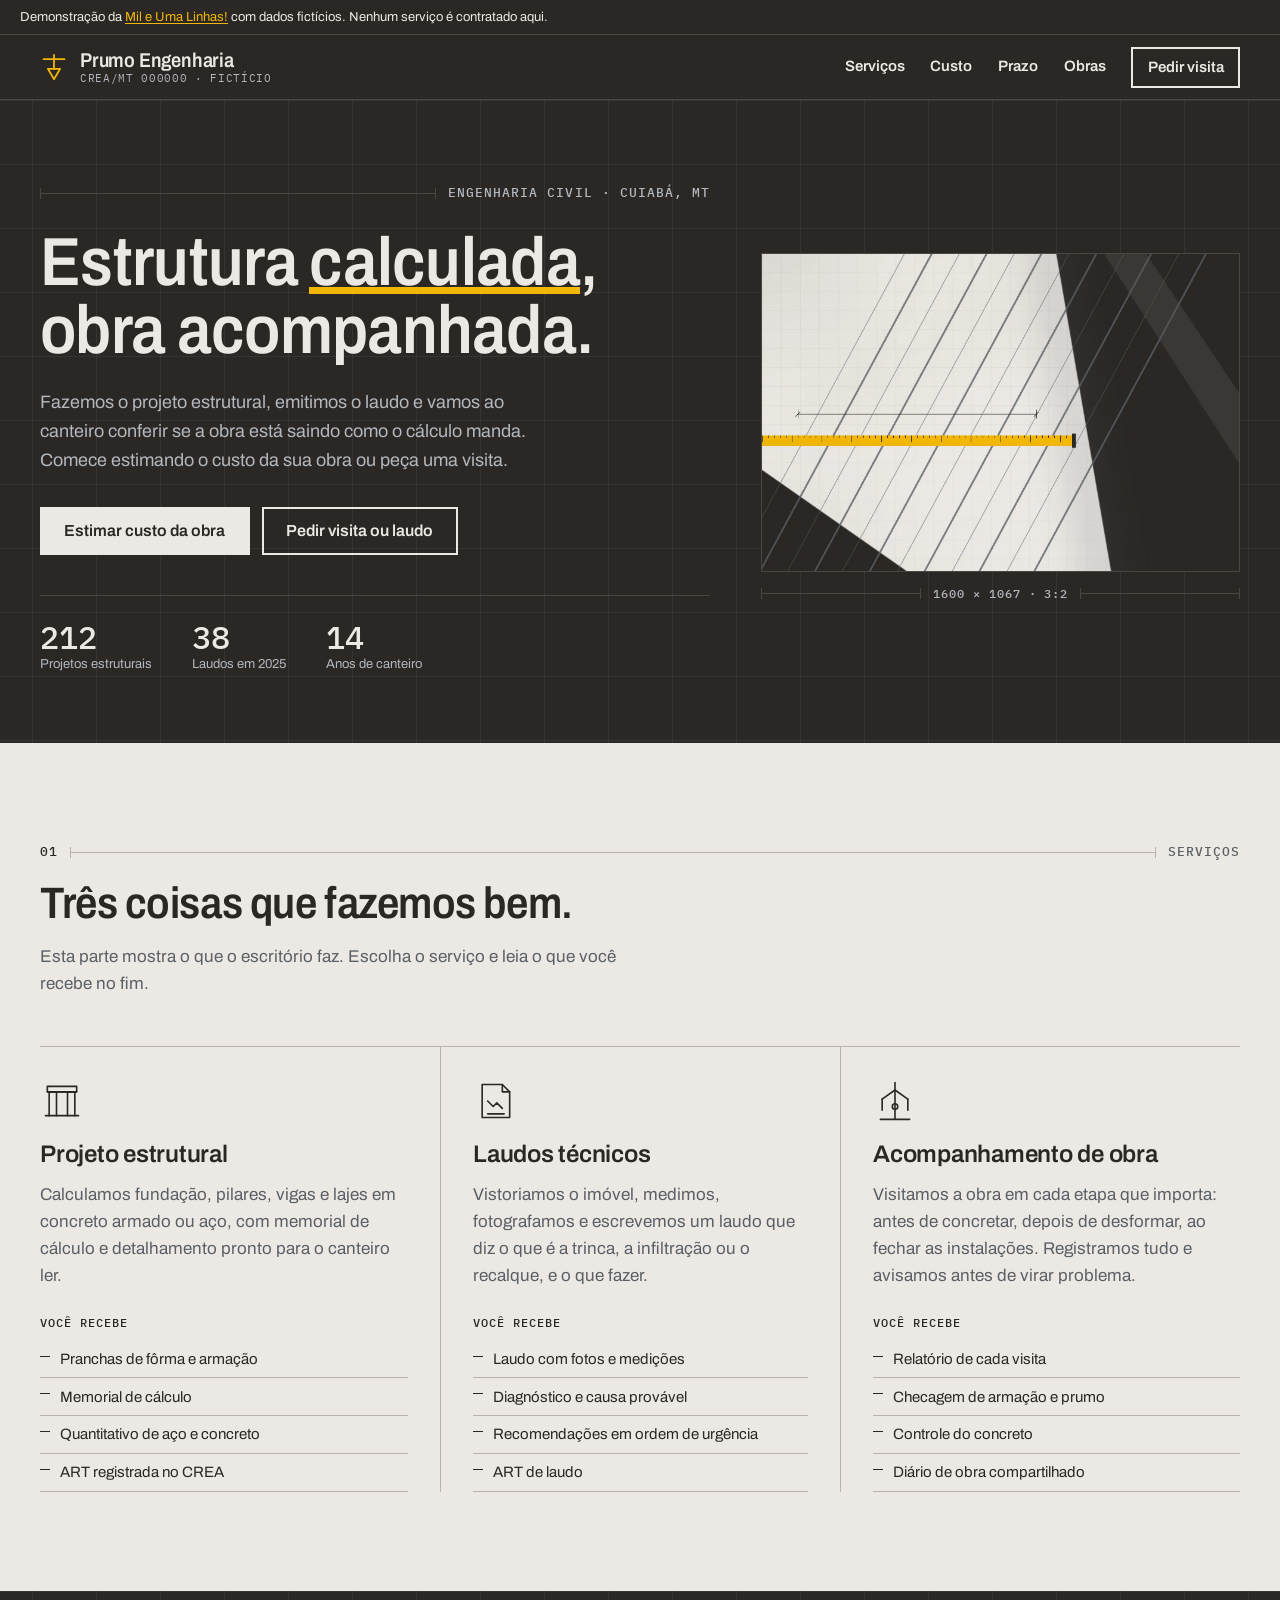
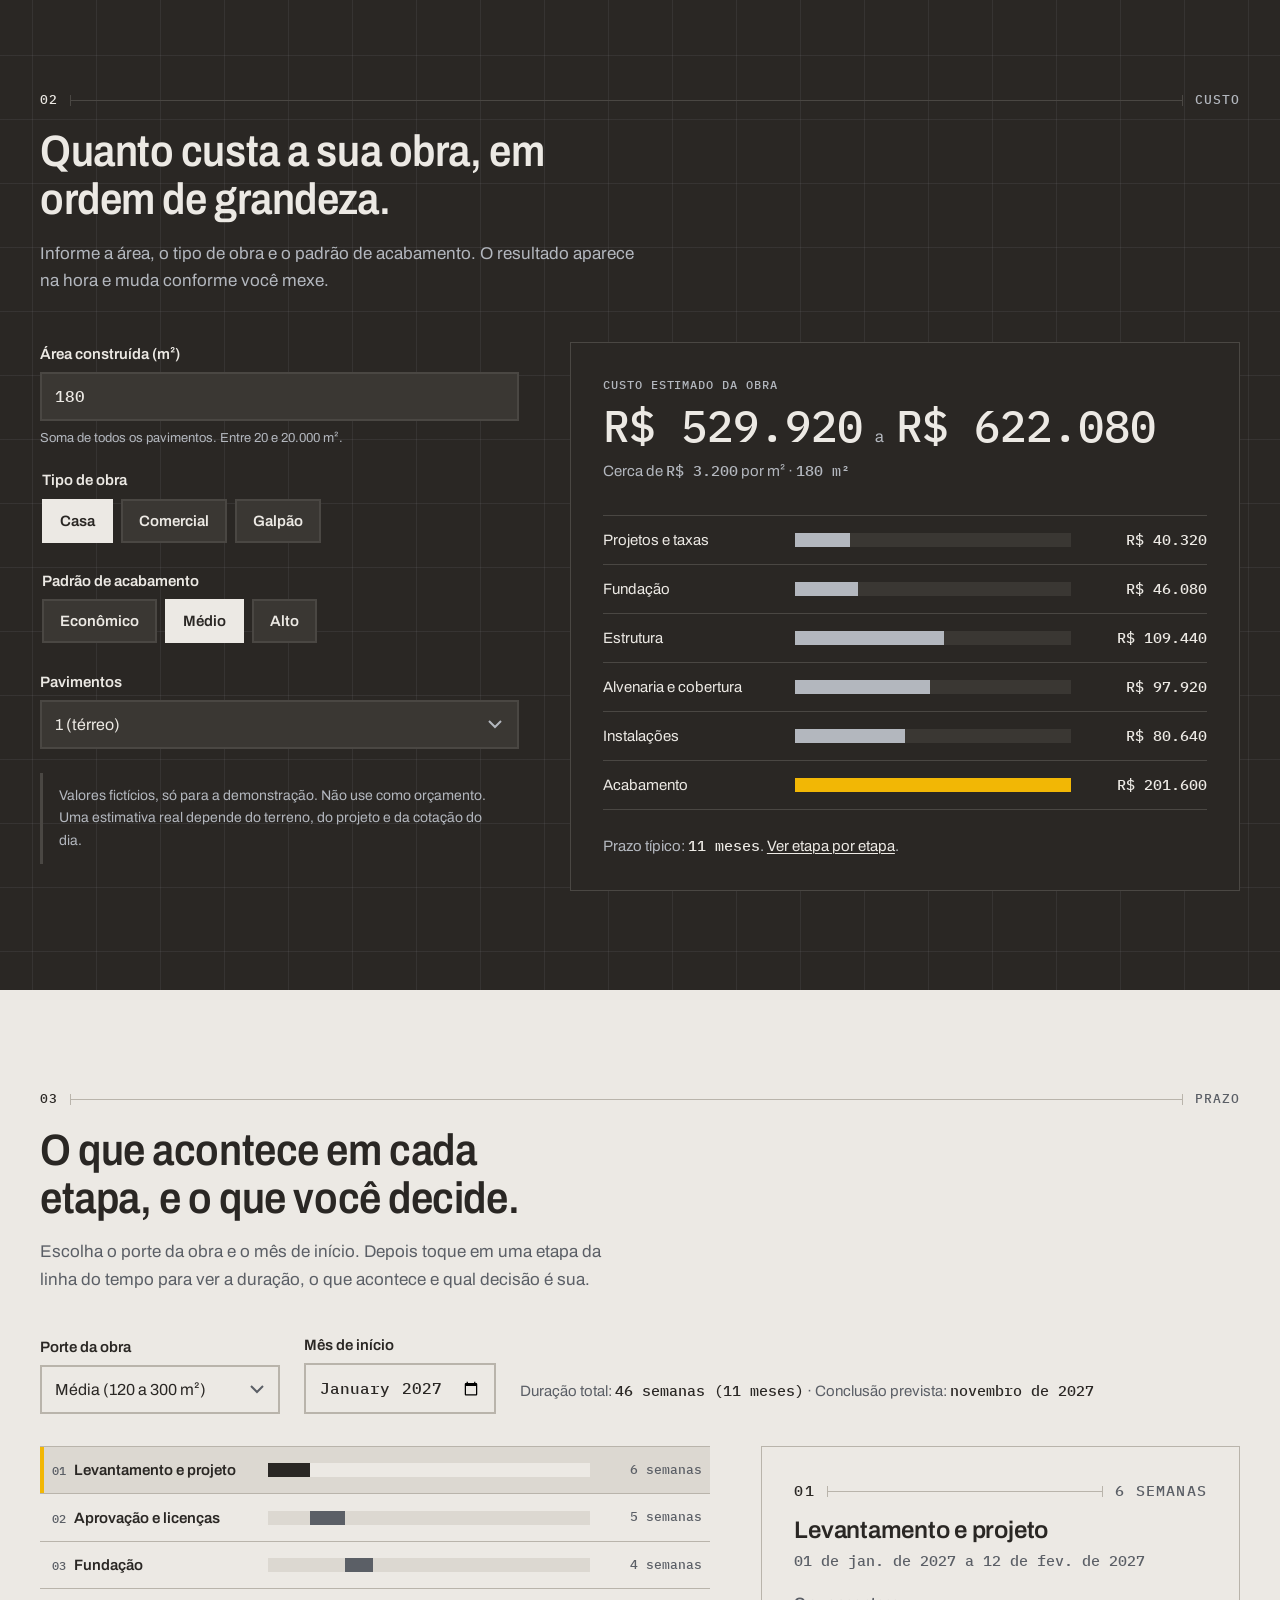
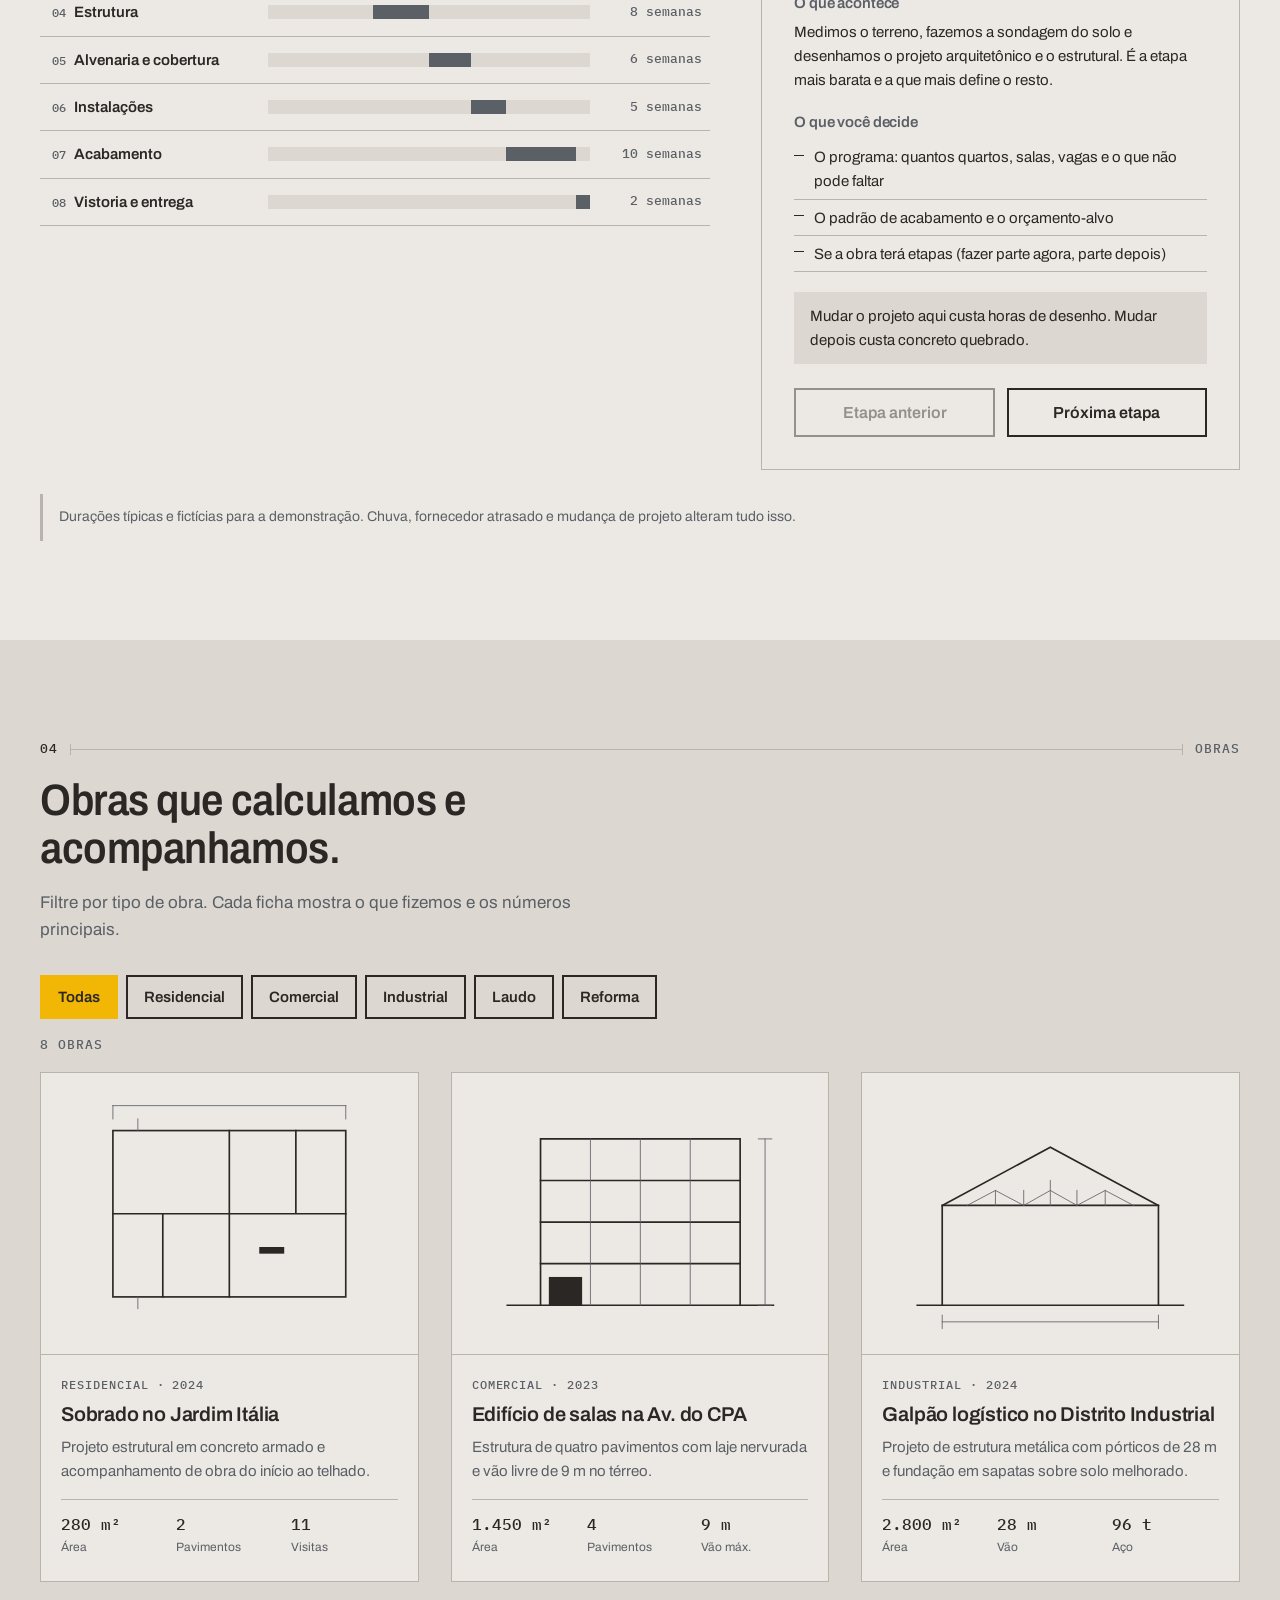
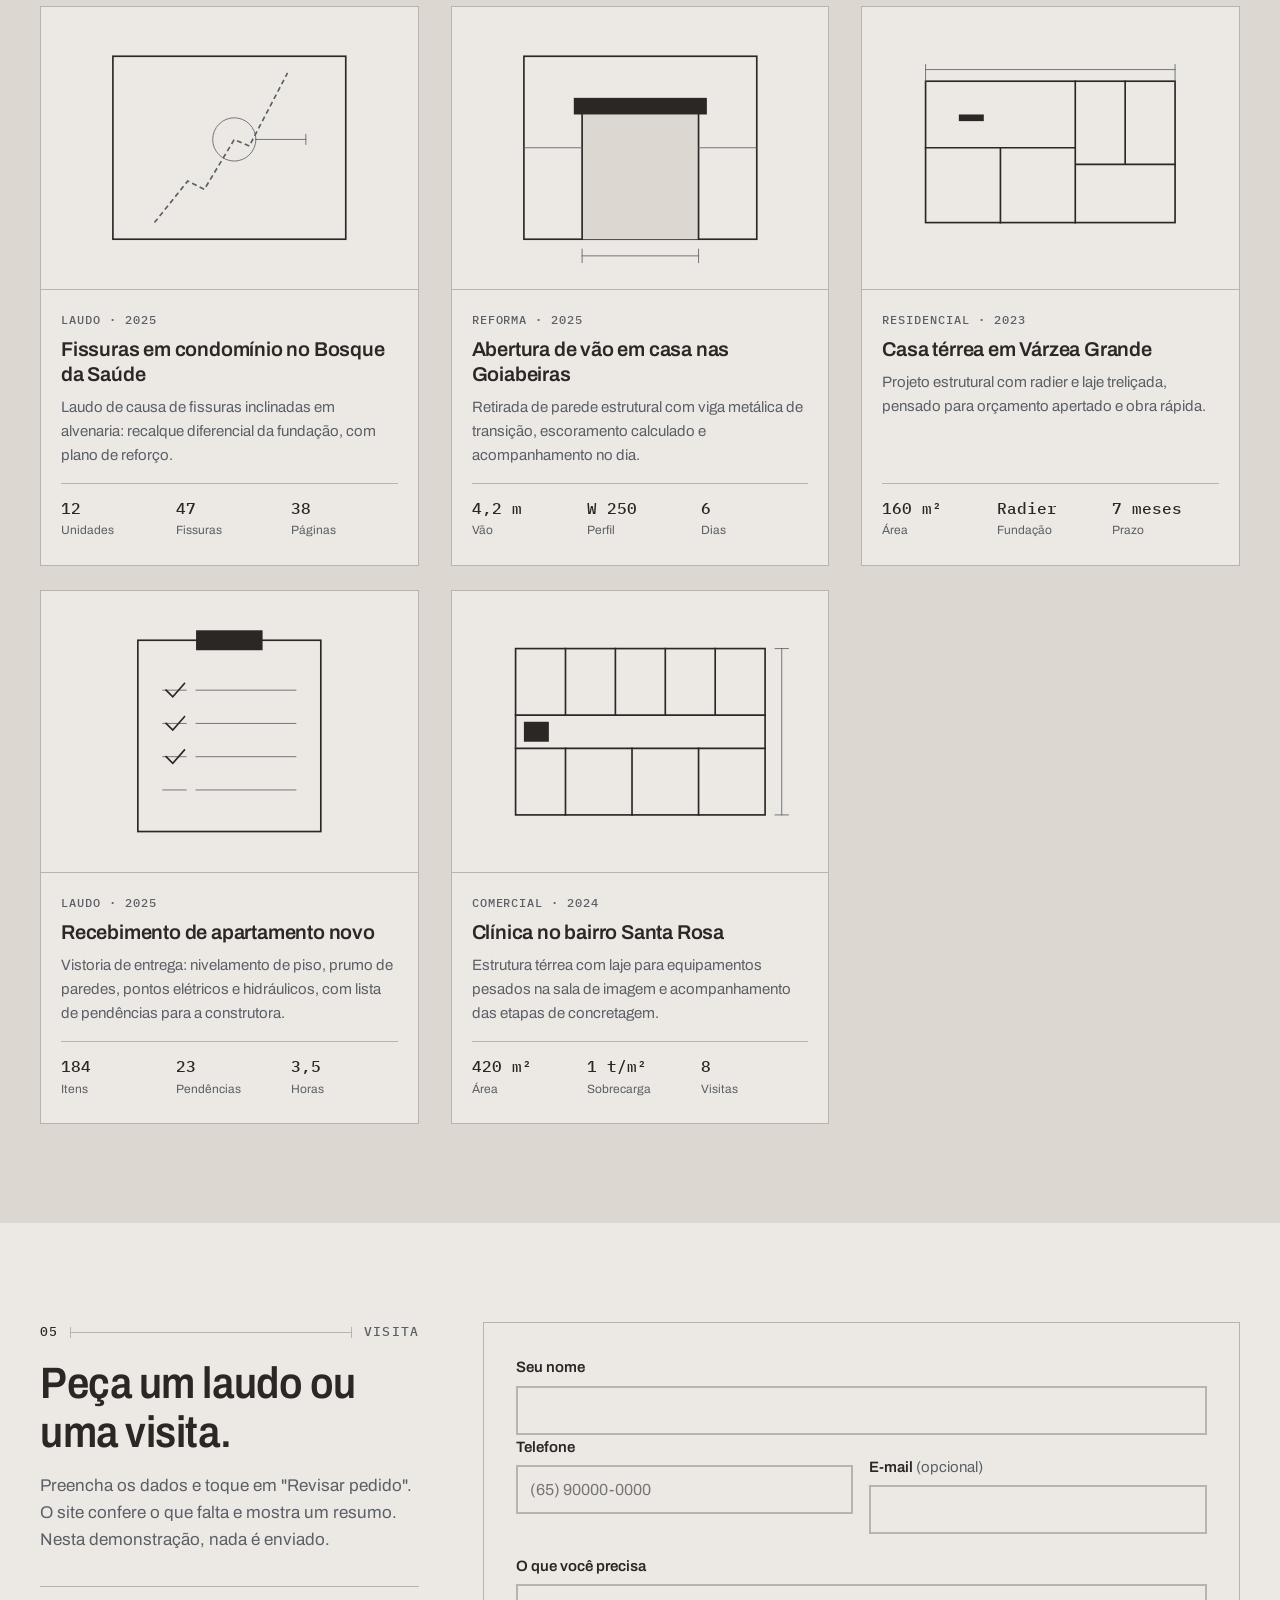
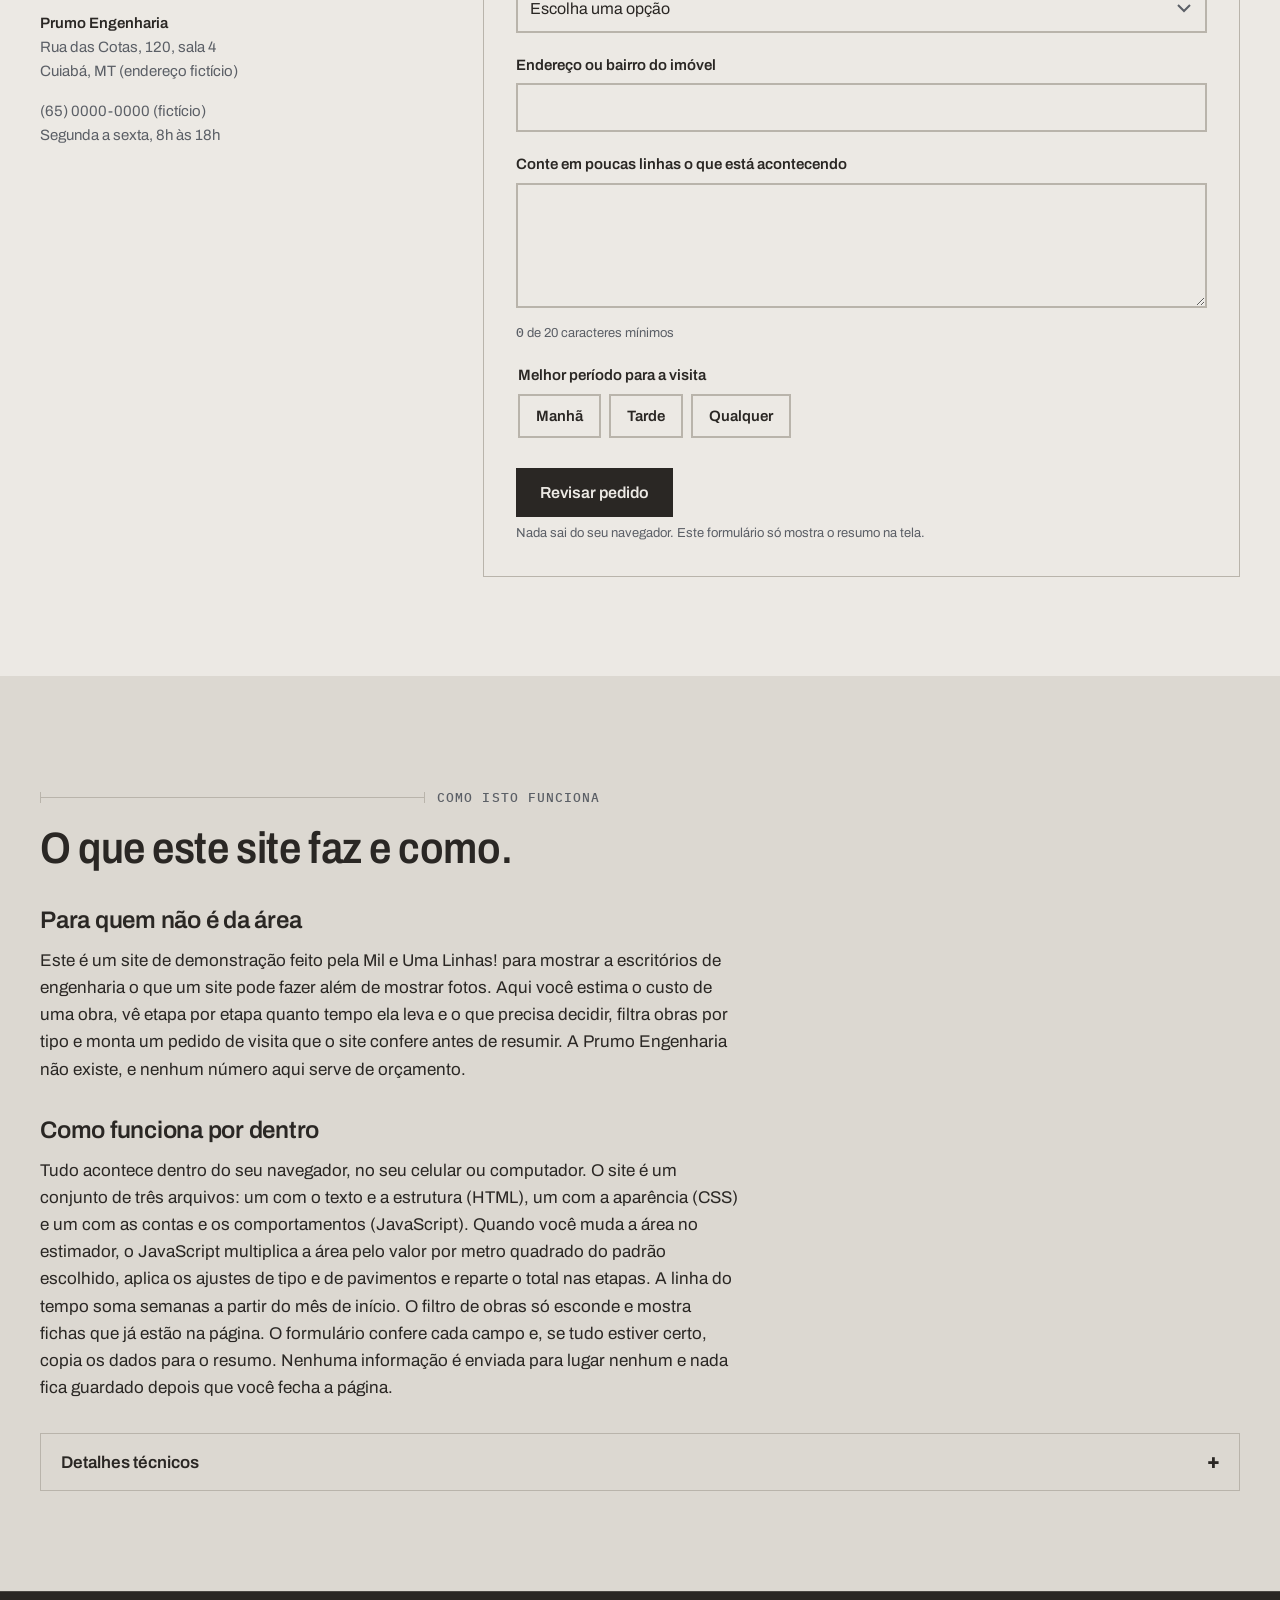
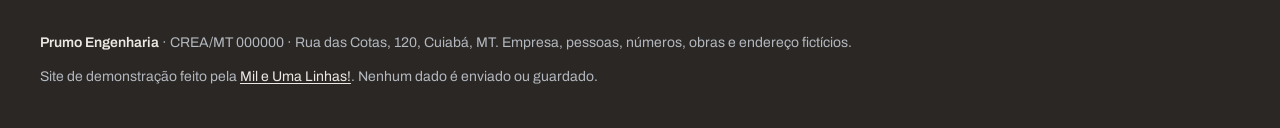
==== index.html @ 01e3c58b "Cria vitrine Prumo Engenharia Site estático de demonstração de um escritório fictício de engenharia " ====
<!DOCTYPE html>
<html lang="pt-BR">
<head>
  <meta charset="utf-8">
  <meta name="viewport" content="width=device-width, initial-scale=1">
  <meta http-equiv="Content-Security-Policy" content="default-src 'self'; script-src 'self'; style-src 'self'; img-src 'self' data:; font-src 'self'; connect-src 'none'; object-src 'none'; base-uri 'self'; form-action 'none'">
  <title>Prumo Engenharia | Projeto estrutural, laudos e acompanhamento de obra em Cuiabá (demonstração)</title>
  <meta name="description" content="Site de demonstração de um escritório fictício de engenharia civil: estimador de custo de obra, linha do tempo interativa, portfólio filtrável e pedido de laudo ou visita. Feito pela Mil e Uma Linhas!">
  <link rel="icon" href="favicon.svg" type="image/svg+xml">
  <link rel="stylesheet" href="css/estilo.css">
</head>
<body>
  <a class="pular" href="#conteudo">Pular para o conteúdo</a>
  <p class="faixa-demo">
    Demonstração da <a href="https://mileumalinhas.com.br" rel="noopener">Mil e Uma Linhas!</a> com dados fictícios. Nenhum serviço é contratado aqui.
  </p>

  <header class="topo">
    <div class="miolo topo-linha">
      <a class="marca" href="#inicio">
        <svg class="marca-icone" viewBox="0 0 32 32" aria-hidden="true" focusable="false"><path d="M16 2v16" /><path d="M9 18h14l-7 12z" /><path d="M4 7h24" /></svg>
        <span class="marca-texto">
          <span class="marca-nome">Prumo Engenharia</span>
          <span class="marca-sub">CREA/MT 000000 · fictício</span>
        </span>
      </a>
      <button class="menu-botao" type="button" aria-expanded="false" aria-controls="menu">
        <span class="menu-botao-linhas" aria-hidden="true"></span>
        <span class="menu-botao-rotulo">Menu</span>
      </button>
      <nav id="menu" class="menu" aria-label="Seções do site">
        <a href="#servicos">Serviços</a>
        <a href="#estimador">Custo</a>
        <a href="#prazo">Prazo</a>
        <a href="#obras">Obras</a>
        <a href="#visita" class="menu-destaque">Pedir visita</a>
      </nav>
    </div>
  </header>

  <main id="conteudo">

    <!-- ABERTURA -->
    <section id="inicio" class="hero escuro grade-fundo">
      <div class="miolo hero-grade">
        <div class="hero-texto">
          <p class="cota cota-anim"><span class="cota-linha"></span><span class="cota-rotulo">Engenharia civil · Cuiabá, MT</span></p>
          <h1 class="hero-titulo">Estrutura <span class="sem-quebra"><span class="grifo">calculada</span>,</span><br>obra acompanhada.</h1>
          <p class="hero-apoio">Fazemos o projeto estrutural, emitimos o laudo e vamos ao canteiro conferir se a obra está saindo como o cálculo manda. Comece estimando o custo da sua obra ou peça uma visita.</p>
          <div class="hero-acoes">
            <a class="botao botao-claro" href="#estimador">Estimar custo da obra</a>
            <a class="botao botao-contorno-claro" href="#visita">Pedir visita ou laudo</a>
          </div>
          <dl class="hero-numeros">
            <div><dt>Projetos estruturais</dt><dd>212</dd></div>
            <div><dt>Laudos em 2025</dt><dd>38</dd></div>
            <div><dt>Anos de canteiro</dt><dd>14</dd></div>
          </dl>
        </div>
        <figure class="hero-figura">
          <div class="hero-moldura">
            <img class="hero-foto" src="img/hero.webp" width="1600" height="1067" alt="Bancada de concreto com um prumo pendurado, uma trena amarela aberta e uma planta estrutural ao fundo" fetchpriority="high">
          </div>
          <figcaption class="cota cota-fina"><span class="cota-linha"></span><span class="cota-rotulo">1600 × 1067 · 3:2</span><span class="cota-linha"></span></figcaption>
        </figure>
      </div>
    </section>

    <!-- SERVIÇOS -->
    <section id="servicos" class="secao">
      <div class="miolo">
        <p class="cota"><span class="cota-num">01</span><span class="cota-linha"></span><span class="cota-rotulo">Serviços</span></p>
        <h2>Três coisas que fazemos bem.</h2>
        <p class="secao-frase">Esta parte mostra o que o escritório faz. Escolha o serviço e leia o que você recebe no fim.</p>
        <div class="servicos">
          <article class="servico">
            <svg class="servico-icone" viewBox="0 0 48 48" aria-hidden="true" focusable="false"><path d="M6 40h36" /><path d="M10 40V14h8v26M30 40V14h8v26" /><path d="M8 14h32" /><path d="M8 8h32v6H8z" /></svg>
            <h3>Projeto estrutural</h3>
            <p>Calculamos fundação, pilares, vigas e lajes em concreto armado ou aço, com memorial de cálculo e detalhamento pronto para o canteiro ler.</p>
            <p class="servico-rotulo">Você recebe</p>
            <ul>
              <li>Pranchas de fôrma e armação</li>
              <li>Memorial de cálculo</li>
              <li>Quantitativo de aço e concreto</li>
              <li>ART registrada no CREA</li>
            </ul>
          </article>
          <article class="servico">
            <svg class="servico-icone" viewBox="0 0 48 48" aria-hidden="true" focusable="false"><path d="M10 6h22l8 8v28H10z" /><path d="M32 6v8h8" /><path d="M16 24l6 6 4-4 6 6" /><path d="M16 38h18" /></svg>
            <h3>Laudos técnicos</h3>
            <p>Vistoriamos o imóvel, medimos, fotografamos e escrevemos um laudo que diz o que é a trinca, a infiltração ou o recalque, e o que fazer.</p>
            <p class="servico-rotulo">Você recebe</p>
            <ul>
              <li>Laudo com fotos e medições</li>
              <li>Diagnóstico e causa provável</li>
              <li>Recomendações em ordem de urgência</li>
              <li>ART de laudo</li>
            </ul>
          </article>
          <article class="servico">
            <svg class="servico-icone" viewBox="0 0 48 48" aria-hidden="true" focusable="false"><path d="M24 4v40" /><path d="M8 44h32" /><path d="M24 12l14 10M24 12L10 22" /><path d="M10 22v12M38 22v12" /><circle cx="24" cy="30" r="3" /></svg>
            <h3>Acompanhamento de obra</h3>
            <p>Visitamos a obra em cada etapa que importa: antes de concretar, depois de desformar, ao fechar as instalações. Registramos tudo e avisamos antes de virar problema.</p>
            <p class="servico-rotulo">Você recebe</p>
            <ul>
              <li>Relatório de cada visita</li>
              <li>Checagem de armação e prumo</li>
              <li>Controle do concreto</li>
              <li>Diário de obra compartilhado</li>
            </ul>
          </article>
        </div>
      </div>
    </section>

    <!-- ESTIMADOR -->
    <section id="estimador" class="secao escuro grade-fundo">
      <div class="miolo">
        <p class="cota"><span class="cota-num">02</span><span class="cota-linha"></span><span class="cota-rotulo">Custo</span></p>
        <h2>Quanto custa a sua obra, em ordem de grandeza.</h2>
        <p class="secao-frase">Informe a área, o tipo de obra e o padrão de acabamento. O resultado aparece na hora e muda conforme você mexe.</p>
        <div class="estimador-grade">
          <form id="form-estimador" class="form-escuro" novalidate>
            <div class="campo">
              <label for="area">Área construída (m²)</label>
              <input id="area" name="area" type="number" inputmode="decimal" min="20" max="20000" step="1" value="180" required>
              <p class="campo-ajuda">Soma de todos os pavimentos. Entre 20 e 20.000 m².</p>
              <p class="campo-erro" id="area-erro" hidden></p>
            </div>
            <fieldset class="campo">
              <legend>Tipo de obra</legend>
              <div class="opcoes">
                <label class="opcao"><input type="radio" name="tipo" value="casa" checked><span>Casa</span></label>
                <label class="opcao"><input type="radio" name="tipo" value="comercial"><span>Comercial</span></label>
                <label class="opcao"><input type="radio" name="tipo" value="galpao"><span>Galpão</span></label>
              </div>
            </fieldset>
            <fieldset class="campo">
              <legend>Padrão de acabamento</legend>
              <div class="opcoes">
                <label class="opcao"><input type="radio" name="padrao" value="economico"><span>Econômico</span></label>
                <label class="opcao"><input type="radio" name="padrao" value="medio" checked><span>Médio</span></label>
                <label class="opcao"><input type="radio" name="padrao" value="alto"><span>Alto</span></label>
              </div>
            </fieldset>
            <div class="campo">
              <label for="pavimentos">Pavimentos</label>
              <select id="pavimentos" name="pavimentos">
                <option value="1">1 (térreo)</option>
                <option value="2">2</option>
                <option value="3">3 ou mais</option>
              </select>
            </div>
            <p class="aviso-ficticio">Valores fictícios, só para a demonstração. Não use como orçamento. Uma estimativa real depende do terreno, do projeto e da cotação do dia.</p>
          </form>
          <div class="estimador-resultado" aria-live="polite">
            <p class="resultado-rotulo">Custo estimado da obra</p>
            <p class="resultado-total"><span id="est-min">R$ 0</span><span class="resultado-a">a</span><span id="est-max">R$ 0</span></p>
            <p class="resultado-sub">Cerca de <span class="mono" id="est-m2">R$ 0</span> por m² · <span class="mono" id="est-area">0 m²</span></p>
            <ol class="barras" id="est-barras">
              <li class="barra" data-etapa="projetos"><span class="barra-nome">Projetos e taxas</span><span class="barra-trilho"><span class="barra-fill"></span></span><span class="barra-valor mono">R$ 0</span></li>
              <li class="barra" data-etapa="fundacao"><span class="barra-nome">Fundação</span><span class="barra-trilho"><span class="barra-fill"></span></span><span class="barra-valor mono">R$ 0</span></li>
              <li class="barra" data-etapa="estrutura"><span class="barra-nome">Estrutura</span><span class="barra-trilho"><span class="barra-fill"></span></span><span class="barra-valor mono">R$ 0</span></li>
              <li class="barra" data-etapa="vedacao"><span class="barra-nome">Alvenaria e cobertura</span><span class="barra-trilho"><span class="barra-fill"></span></span><span class="barra-valor mono">R$ 0</span></li>
              <li class="barra" data-etapa="instalacoes"><span class="barra-nome">Instalações</span><span class="barra-trilho"><span class="barra-fill"></span></span><span class="barra-valor mono">R$ 0</span></li>
              <li class="barra" data-etapa="acabamento"><span class="barra-nome">Acabamento</span><span class="barra-trilho"><span class="barra-fill"></span></span><span class="barra-valor mono">R$ 0</span></li>
            </ol>
            <p class="resultado-prazo">Prazo típico: <span class="mono" id="est-prazo">0 meses</span>. <a href="#prazo" id="est-ver-prazo">Ver etapa por etapa</a>.</p>
          </div>
        </div>
      </div>
    </section>

    <!-- LINHA DO TEMPO -->
    <section id="prazo" class="secao">
      <div class="miolo">
        <p class="cota"><span class="cota-num">03</span><span class="cota-linha"></span><span class="cota-rotulo">Prazo</span></p>
        <h2>O que acontece em cada etapa, e o que você decide.</h2>
        <p class="secao-frase">Escolha o porte da obra e o mês de início. Depois toque em uma etapa da linha do tempo para ver a duração, o que acontece e qual decisão é sua.</p>
        <form id="form-prazo" class="form-linha" novalidate>
          <div class="campo">
            <label for="porte">Porte da obra</label>
            <select id="porte" name="porte">
              <option value="pequena">Pequena (até 120 m²)</option>
              <option value="media" selected>Média (120 a 300 m²)</option>
              <option value="grande">Grande (acima de 300 m²)</option>
            </select>
          </div>
          <div class="campo">
            <label for="mes-inicio">Mês de início</label>
            <input id="mes-inicio" name="inicio" type="month">
          </div>
          <p class="prazo-total">Duração total: <span class="mono" id="prazo-semanas">0 semanas</span> · Conclusão prevista: <span class="mono" id="prazo-fim">a calcular</span></p>
        </form>
        <div class="gantt-grade">
          <ol class="gantt" id="gantt" aria-label="Etapas da obra"></ol>
          <article class="etapa-detalhe" id="etapa-detalhe" aria-live="polite">
            <p class="cota cota-fina"><span class="cota-num" id="det-num">1</span><span class="cota-linha"></span><span class="cota-rotulo" id="det-semanas">0 semanas</span></p>
            <h3 id="det-titulo">Etapa</h3>
            <p class="etapa-datas mono" id="det-datas"></p>
            <h4>O que acontece</h4>
            <p id="det-acontece"></p>
            <h4>O que você decide</h4>
            <ul id="det-decide"></ul>
            <p class="etapa-alerta" id="det-alerta"></p>
            <div class="etapa-nav">
              <button type="button" class="botao botao-contorno" id="det-anterior">Etapa anterior</button>
              <button type="button" class="botao botao-contorno" id="det-proxima">Próxima etapa</button>
            </div>
          </article>
        </div>
        <p class="aviso-ficticio">Durações típicas e fictícias para a demonstração. Chuva, fornecedor atrasado e mudança de projeto alteram tudo isso.</p>
      </div>
    </section>

    <!-- OBRAS -->
    <section id="obras" class="secao faixa-argamassa">
      <div class="miolo">
        <p class="cota"><span class="cota-num">04</span><span class="cota-linha"></span><span class="cota-rotulo">Obras</span></p>
        <h2>Obras que calculamos e acompanhamos.</h2>
        <p class="secao-frase">Filtre por tipo de obra. Cada ficha mostra o que fizemos e os números principais.</p>
        <div class="filtros" role="group" aria-label="Filtrar obras por tipo">
          <button type="button" class="filtro ativo" data-filtro="todas" aria-pressed="true">Todas</button>
          <button type="button" class="filtro" data-filtro="residencial" aria-pressed="false">Residencial</button>
          <button type="button" class="filtro" data-filtro="comercial" aria-pressed="false">Comercial</button>
          <button type="button" class="filtro" data-filtro="industrial" aria-pressed="false">Industrial</button>
          <button type="button" class="filtro" data-filtro="laudo" aria-pressed="false">Laudo</button>
          <button type="button" class="filtro" data-filtro="reforma" aria-pressed="false">Reforma</button>
        </div>
        <p class="filtro-contagem mono" id="filtro-contagem" aria-live="polite">8 obras</p>
        <ul class="obras" id="lista-obras">
          <li class="obra" data-tipo="residencial">
            <figure>
              <svg class="obra-figura" viewBox="0 0 400 300" role="img" aria-labelledby="ob1t"><title id="ob1t">Planta esquemática de sobrado com dois pavimentos</title><rect x="60" y="50" width="280" height="200" /><path d="M60 150h280M200 50v100M200 150v100M120 150v100M280 50v100" /><path d="M90 50v-14M90 250v14M60 20h280" class="cota-svg" /><path d="M60 36v-16M340 36v-16" class="cota-svg" /><rect x="236" y="190" width="30" height="8" class="cheio" /></svg>
              <figcaption>
                <p class="obra-tipo mono">Residencial · 2024</p>
                <h3>Sobrado no Jardim Itália</h3>
                <p>Projeto estrutural em concreto armado e acompanhamento de obra do início ao telhado.</p>
                <dl class="obra-dados"><div><dt>Área</dt><dd>280 m²</dd></div><div><dt>Pavimentos</dt><dd>2</dd></div><div><dt>Visitas</dt><dd>11</dd></div></dl>
              </figcaption>
            </figure>
          </li>
          <li class="obra" data-tipo="comercial">
            <figure>
              <svg class="obra-figura" viewBox="0 0 400 300" role="img" aria-labelledby="ob2t"><title id="ob2t">Corte esquemático de edifício comercial de quatro pavimentos</title><path d="M40 260h320" /><path d="M80 260V60h240v200" /><path d="M80 110h240M80 160h240M80 210h240" /><path d="M140 60v200M200 60v200M260 60v200" class="fina" /><rect x="90" y="226" width="40" height="34" class="cheio" /><path d="M350 60v200" class="cota-svg" /><path d="M342 60h16M342 260h16" class="cota-svg" /></svg>
              <figcaption>
                <p class="obra-tipo mono">Comercial · 2023</p>
                <h3>Edifício de salas na Av. do CPA</h3>
                <p>Estrutura de quatro pavimentos com laje nervurada e vão livre de 9 m no térreo.</p>
                <dl class="obra-dados"><div><dt>Área</dt><dd>1.450 m²</dd></div><div><dt>Pavimentos</dt><dd>4</dd></div><div><dt>Vão máx.</dt><dd>9 m</dd></div></dl>
              </figcaption>
            </figure>
          </li>
          <li class="obra" data-tipo="industrial">
            <figure>
              <svg class="obra-figura" viewBox="0 0 400 300" role="img" aria-labelledby="ob3t"><title id="ob3t">Pórtico de galpão em estrutura metálica com treliça</title><path d="M40 260h320" /><path d="M70 260V140L200 70l130 70v120" /><path d="M70 140h260" /><path d="M100 140l34-18 34 18 32-18 32 18 34-18 34 18" class="fina" /><path d="M134 122v18M168 122v18M200 110v30M232 122v18M266 122v18" class="fina" /><path d="M70 280h260" class="cota-svg" /><path d="M70 272v16M330 272v16" class="cota-svg" /></svg>
              <figcaption>
                <p class="obra-tipo mono">Industrial · 2024</p>
                <h3>Galpão logístico no Distrito Industrial</h3>
                <p>Projeto de estrutura metálica com pórticos de 28 m e fundação em sapatas sobre solo melhorado.</p>
                <dl class="obra-dados"><div><dt>Área</dt><dd>2.800 m²</dd></div><div><dt>Vão</dt><dd>28 m</dd></div><div><dt>Aço</dt><dd>96 t</dd></div></dl>
              </figcaption>
            </figure>
          </li>
          <li class="obra" data-tipo="laudo">
            <figure>
              <svg class="obra-figura" viewBox="0 0 400 300" role="img" aria-labelledby="ob4t"><title id="ob4t">Parede com fissura inclinada e medição</title><rect x="60" y="40" width="280" height="220" /><path d="M110 240l40-50 20 10 36-60 18 8 46-88" class="fissura" /><circle cx="206" cy="140" r="26" class="fina" /><path d="M232 140h60" class="cota-svg" /><path d="M292 134v12" class="cota-svg" /></svg>
              <figcaption>
                <p class="obra-tipo mono">Laudo · 2025</p>
                <h3>Fissuras em condomínio no Bosque da Saúde</h3>
                <p>Laudo de causa de fissuras inclinadas em alvenaria: recalque diferencial da fundação, com plano de reforço.</p>
                <dl class="obra-dados"><div><dt>Unidades</dt><dd>12</dd></div><div><dt>Fissuras</dt><dd>47</dd></div><div><dt>Páginas</dt><dd>38</dd></div></dl>
              </figcaption>
            </figure>
          </li>
          <li class="obra" data-tipo="reforma">
            <figure>
              <svg class="obra-figura" viewBox="0 0 400 300" role="img" aria-labelledby="ob5t"><title id="ob5t">Parede com abertura de vão escorada por viga nova</title><rect x="60" y="40" width="280" height="220" /><rect x="130" y="110" width="140" height="150" class="vazio" /><rect x="120" y="90" width="160" height="20" class="cheio" /><path d="M130 110v150M270 110v150" /><path d="M60 150h70M270 150h70" class="fina" /><path d="M130 280h140" class="cota-svg" /><path d="M130 272v16M270 272v16" class="cota-svg" /></svg>
              <figcaption>
                <p class="obra-tipo mono">Reforma · 2025</p>
                <h3>Abertura de vão em casa nas Goiabeiras</h3>
                <p>Retirada de parede estrutural com viga metálica de transição, escoramento calculado e acompanhamento no dia.</p>
                <dl class="obra-dados"><div><dt>Vão</dt><dd>4,2 m</dd></div><div><dt>Perfil</dt><dd>W 250</dd></div><div><dt>Dias</dt><dd>6</dd></div></dl>
              </figcaption>
            </figure>
          </li>
          <li class="obra" data-tipo="residencial">
            <figure>
              <svg class="obra-figura" viewBox="0 0 400 300" role="img" aria-labelledby="ob6t"><title id="ob6t">Planta de casa térrea com laje e varanda</title><rect x="50" y="70" width="300" height="170" /><path d="M50 150h180M230 70v170M140 150v90M290 70v100M230 170h120" /><path d="M50 70l0-20M350 70l0-20M50 56h300" class="cota-svg" /><rect x="90" y="110" width="30" height="8" class="cheio" /></svg>
              <figcaption>
                <p class="obra-tipo mono">Residencial · 2023</p>
                <h3>Casa térrea em Várzea Grande</h3>
                <p>Projeto estrutural com radier e laje treliçada, pensado para orçamento apertado e obra rápida.</p>
                <dl class="obra-dados"><div><dt>Área</dt><dd>160 m²</dd></div><div><dt>Fundação</dt><dd>Radier</dd></div><div><dt>Prazo</dt><dd>7 meses</dd></div></dl>
              </figcaption>
            </figure>
          </li>
          <li class="obra" data-tipo="laudo">
            <figure>
              <svg class="obra-figura" viewBox="0 0 400 300" role="img" aria-labelledby="ob7t"><title id="ob7t">Prancheta de vistoria com lista de itens conferidos</title><rect x="90" y="40" width="220" height="230" /><rect x="160" y="28" width="80" height="24" class="cheio" /><path d="M120 100h28M160 100h120M120 140h28M160 140h120M120 180h28M160 180h120M120 220h28M160 220h120" class="fina" /><path d="M124 100l8 8 14-16M124 140l8 8 14-16M124 180l8 8 14-16" /></svg>
              <figcaption>
                <p class="obra-tipo mono">Laudo · 2025</p>
                <h3>Recebimento de apartamento novo</h3>
                <p>Vistoria de entrega: nivelamento de piso, prumo de paredes, pontos elétricos e hidráulicos, com lista de pendências para a construtora.</p>
                <dl class="obra-dados"><div><dt>Itens</dt><dd>184</dd></div><div><dt>Pendências</dt><dd>23</dd></div><div><dt>Horas</dt><dd>3,5</dd></div></dl>
              </figcaption>
            </figure>
          </li>
          <li class="obra" data-tipo="comercial">
            <figure>
              <svg class="obra-figura" viewBox="0 0 400 300" role="img" aria-labelledby="ob8t"><title id="ob8t">Planta de clínica com corredor central e salas</title><rect x="50" y="50" width="300" height="200" /><path d="M50 130h300M50 170h300" /><path d="M110 50v80M170 50v80M230 50v80M290 50v80M110 170v80M190 170v80M270 170v80" /><rect x="60" y="138" width="30" height="24" class="cheio" /><path d="M370 50v200" class="cota-svg" /><path d="M362 50h16M362 250h16" class="cota-svg" /></svg>
              <figcaption>
                <p class="obra-tipo mono">Comercial · 2024</p>
                <h3>Clínica no bairro Santa Rosa</h3>
                <p>Estrutura térrea com laje para equipamentos pesados na sala de imagem e acompanhamento das etapas de concretagem.</p>
                <dl class="obra-dados"><div><dt>Área</dt><dd>420 m²</dd></div><div><dt>Sobrecarga</dt><dd>1 t/m²</dd></div><div><dt>Visitas</dt><dd>8</dd></div></dl>
              </figcaption>
            </figure>
          </li>
        </ul>
        <p class="filtro-vazio" id="filtro-vazio" hidden>Nenhuma obra desse tipo por enquanto.</p>
      </div>
    </section>

    <!-- PEDIDO DE VISITA -->
    <section id="visita" class="secao">
      <div class="miolo visita-grade">
        <div class="visita-texto">
          <p class="cota"><span class="cota-num">05</span><span class="cota-linha"></span><span class="cota-rotulo">Visita</span></p>
          <h2>Peça um laudo ou uma visita.</h2>
          <p class="secao-frase">Preencha os dados e toque em "Revisar pedido". O site confere o que falta e mostra um resumo. Nesta demonstração, nada é enviado.</p>
          <address class="visita-contato">
            <p><strong>Prumo Engenharia</strong><br>Rua das Cotas, 120, sala 4<br>Cuiabá, MT (endereço fictício)</p>
            <p>(65) 0000-0000 (fictício)<br>Segunda a sexta, 8h às 18h</p>
          </address>
        </div>
        <form id="form-visita" class="form-visita" novalidate>
          <div class="campo">
            <label for="nome">Seu nome</label>
            <input id="nome" name="nome" type="text" autocomplete="name" required minlength="3">
            <p class="campo-erro" id="nome-erro" hidden></p>
          </div>
          <div class="campo-duplo">
            <div class="campo">
              <label for="telefone">Telefone</label>
              <input id="telefone" name="telefone" type="tel" inputmode="numeric" autocomplete="tel" placeholder="(65) 90000-0000" required>
              <p class="campo-erro" id="telefone-erro" hidden></p>
            </div>
            <div class="campo">
              <label for="email">E-mail <span class="opcional">(opcional)</span></label>
              <input id="email" name="email" type="email" autocomplete="email">
              <p class="campo-erro" id="email-erro" hidden></p>
            </div>
          </div>
          <div class="campo">
            <label for="servico">O que você precisa</label>
            <select id="servico" name="servico" required>
              <option value="">Escolha uma opção</option>
              <option value="laudo">Laudo técnico (trinca, infiltração, recalque)</option>
              <option value="recebimento">Vistoria de recebimento de imóvel</option>
              <option value="projeto">Projeto estrutural</option>
              <option value="acompanhamento">Acompanhamento de obra</option>
              <option value="reforma">Avaliação para reforma (abrir vão, ampliar)</option>
            </select>
            <p class="campo-erro" id="servico-erro" hidden></p>
          </div>
          <div class="campo">
            <label for="endereco">Endereço ou bairro do imóvel</label>
            <input id="endereco" name="endereco" type="text" autocomplete="off" required minlength="4">
            <p class="campo-erro" id="endereco-erro" hidden></p>
          </div>
          <div class="campo">
            <label for="descricao">Conte em poucas linhas o que está acontecendo</label>
            <textarea id="descricao" name="descricao" rows="4" required minlength="20"></textarea>
            <p class="campo-ajuda"><span id="descricao-contagem" class="mono">0</span> de 20 caracteres mínimos</p>
            <p class="campo-erro" id="descricao-erro" hidden></p>
          </div>
          <fieldset class="campo">
            <legend>Melhor período para a visita</legend>
            <div class="opcoes">
              <label class="opcao"><input type="radio" name="periodo" value="manha"><span>Manhã</span></label>
              <label class="opcao"><input type="radio" name="periodo" value="tarde"><span>Tarde</span></label>
              <label class="opcao"><input type="radio" name="periodo" value="qualquer"><span>Qualquer</span></label>
            </div>
            <p class="campo-erro" id="periodo-erro" hidden></p>
          </fieldset>
          <p class="form-erro-geral" id="visita-erro" hidden role="alert"></p>
          <button type="submit" class="botao">Revisar pedido</button>
          <p class="campo-ajuda">Nada sai do seu navegador. Este formulário só mostra o resumo na tela.</p>
        </form>
        <article class="visita-resumo" id="visita-resumo" hidden tabindex="-1">
          <p class="cota cota-fina"><span class="cota-rotulo">Pedido revisado</span><span class="cota-linha"></span><span class="cota-rotulo mono" id="res-protocolo">PR-0000</span></p>
          <h3>Confira o seu pedido</h3>
          <dl class="resumo-dados">
            <div><dt>Nome</dt><dd id="res-nome"></dd></div>
            <div><dt>Telefone</dt><dd id="res-telefone"></dd></div>
            <div><dt>E-mail</dt><dd id="res-email"></dd></div>
            <div><dt>Serviço</dt><dd id="res-servico"></dd></div>
            <div><dt>Imóvel</dt><dd id="res-endereco"></dd></div>
            <div><dt>Período</dt><dd id="res-periodo"></dd></div>
            <div class="resumo-largo"><dt>Descrição</dt><dd id="res-descricao"></dd></div>
          </dl>
          <p class="resumo-aviso">Em um site de verdade, este pedido iria para o escritório e você receberia a confirmação por telefone. Aqui é demonstração: nada foi enviado e nada ficou guardado.</p>
          <div class="etapa-nav">
            <button type="button" class="botao botao-contorno" id="res-editar">Corrigir dados</button>
            <button type="button" class="botao botao-contorno" id="res-novo">Novo pedido</button>
          </div>
        </article>
      </div>
    </section>

    <!-- COMO FUNCIONA -->
    <section id="como-funciona" class="secao faixa-argamassa">
      <div class="miolo texto-corrido">
        <p class="cota"><span class="cota-linha"></span><span class="cota-rotulo">Como isto funciona</span></p>
        <h2>O que este site faz e como.</h2>
        <h3>Para quem não é da área</h3>
        <p>Este é um site de demonstração feito pela Mil e Uma Linhas! para mostrar a escritórios de engenharia o que um site pode fazer além de mostrar fotos. Aqui você estima o custo de uma obra, vê etapa por etapa quanto tempo ela leva e o que precisa decidir, filtra obras por tipo e monta um pedido de visita que o site confere antes de resumir. A Prumo Engenharia não existe, e nenhum número aqui serve de orçamento.</p>
        <h3>Como funciona por dentro</h3>
        <p>Tudo acontece dentro do seu navegador, no seu celular ou computador. O site é um conjunto de três arquivos: um com o texto e a estrutura (HTML), um com a aparência (CSS) e um com as contas e os comportamentos (JavaScript). Quando você muda a área no estimador, o JavaScript multiplica a área pelo valor por metro quadrado do padrão escolhido, aplica os ajustes de tipo e de pavimentos e reparte o total nas etapas. A linha do tempo soma semanas a partir do mês de início. O filtro de obras só esconde e mostra fichas que já estão na página. O formulário confere cada campo e, se tudo estiver certo, copia os dados para o resumo. Nenhuma informação é enviada para lugar nenhum e nada fica guardado depois que você fecha a página.</p>
        <details class="detalhes-tecnicos">
          <summary>Detalhes técnicos</summary>
          <ul>
            <li>HTML, CSS e JavaScript puros, sem framework, sem biblioteca, sem CDN, sem fonte externa, sem analytics.</li>
            <li><code>Content-Security-Policy</code> por meta tag: <code>default-src 'self'</code>, sem script inline, sem atributo <code>style</code>, <code>connect-src 'none'</code>, <code>form-action 'none'</code>. As larguras das barras são definidas por CSSOM (<code>element.style.setProperty</code>), o que a CSP permite.</li>
            <li>Fontes locais em <code>fonts/</code>: Archivo (variável, eixos wght e wdth) e IBM Plex Mono (400 e 500), ambas SIL OFL 1.1.</li>
            <li>Estimador: <code>total = área × R$/m²(padrão) × fator(tipo) × fator(pavimentos)</code>; a faixa é de −8% a +8%; a repartição por etapa usa percentuais fixos definidos em <code>js/app.js</code>.</li>
            <li>Linha do tempo: oito etapas com duração base em semanas, multiplicada por um fator de porte (0,8, 1,0 ou 1,35); as datas usam <code>Date</code> nativo e <code>Intl.DateTimeFormat</code> em pt-BR.</li>
            <li>Portfólio: filtro por atributo <code>data-tipo</code>, com <code>aria-pressed</code> nos botões e contagem em <code>aria-live</code>.</li>
            <li>Formulário: validação própria em JavaScript (o <code>novalidate</code> desliga os balões do navegador), mensagens ligadas aos campos por <code>aria-describedby</code>, máscara de telefone, foco movido para o primeiro erro ou para o resumo.</li>
            <li>Sem <code>localStorage</code>, sem cookies, sem <code>fetch</code>. Testes em <code>tests/site.cjs</code> com Playwright em 1280×900, iPhone 13 e 320px.</li>
          </ul>
        </details>
      </div>
    </section>
  </main>

  <footer class="rodape escuro">
    <div class="miolo rodape-linha">
      <p><strong>Prumo Engenharia</strong> · CREA/MT 000000 · Rua das Cotas, 120, Cuiabá, MT. Empresa, pessoas, números, obras e endereço fictícios.</p>
      <p>Site de demonstração feito pela <a href="https://mileumalinhas.com.br" rel="noopener">Mil e Uma Linhas!</a>. Nenhum dado é enviado ou guardado.</p>
    </div>
  </footer>

  <script src="js/app.js" defer></script>
</body>
</html>
---- css/estilo.css ----
/* Prumo Engenharia: folha de estilo única.
   Identidade em docs/identidade.md. Sem gradiente decorativo, sem sombra em cartão, cantos retos.
   A única cor viva (Trena) aparece uma vez por tela. */

@font-face {
  font-family: "Archivo";
  src: url("../fonts/archivo-latin-wdth-normal.woff2") format("woff2");
  font-weight: 100 900;
  font-stretch: 62% 125%;
  font-style: normal;
  font-display: swap;
}
@font-face {
  font-family: "IBM Plex Mono";
  src: url("../fonts/ibm-plex-mono-latin-400-normal.woff2") format("woff2");
  font-weight: 400;
  font-style: normal;
  font-display: swap;
}
@font-face {
  font-family: "IBM Plex Mono";
  src: url("../fonts/ibm-plex-mono-latin-500-normal.woff2") format("woff2");
  font-weight: 500;
  font-style: normal;
  font-display: swap;
}

:root {
  --concreto: #ECE9E4;
  --argamassa: #DCD8D1;
  --grafite: #2A2724;
  --grafite-claro: #3A3733;
  --aco: #5B5F66;
  --aco-claro: #B3B7BE;
  --linha: #B9B4AB;
  --linha-escura: #4A4743;
  --trena: #F2B705;
  --giz: #B5351B;
  --nivel: #1F6E4A;

  --fundo: var(--concreto);
  --texto: var(--grafite);
  --texto-2: var(--aco);
  --borda: var(--linha);
  --campo: var(--concreto);

  --sans: "Archivo", "Helvetica Neue", Arial, sans-serif;
  --mono: "IBM Plex Mono", "SFMono-Regular", Consolas, monospace;

  --largura: 1200px;
  --margem: 20px;
  --grade: 64px;
  --dur: 300ms;
  --t-base: 17px;
}

@media (prefers-reduced-motion: reduce) {
  :root { --dur: 0ms; }
  *, *::before, *::after { animation-duration: 0ms !important; transition-duration: 0ms !important; }
}

*, *::before, *::after { box-sizing: border-box; }

html { scroll-behavior: smooth; -webkit-text-size-adjust: 100%; }
@media (prefers-reduced-motion: reduce) { html { scroll-behavior: auto; } }

body {
  margin: 0;
  background: var(--fundo);
  color: var(--texto);
  font-family: var(--sans);
  font-size: var(--t-base);
  line-height: 1.6;
  font-stretch: 100%;
  overflow-wrap: anywhere;
}

img, svg { display: block; max-width: 100%; }

h1, h2, h3, h4 { margin: 0; font-weight: 600; letter-spacing: -0.01em; }
h1 { font-size: clamp(2.5rem, 2rem + 3vw, 4.25rem); line-height: 1; font-stretch: 88%; }
h2 { font-size: clamp(1.875rem, 1.5rem + 1.8vw, 2.75rem); line-height: 1.1; font-stretch: 88%; max-width: 24ch; }
h3 { font-size: clamp(1.3125rem, 1.2rem + 0.4vw, 1.5rem); line-height: 1.25; }
h4 { font-size: 0.9375rem; line-height: 1.4; color: var(--texto-2); margin-top: 1.25rem; }
p { margin: 0; }
ul, ol { margin: 0; padding: 0; list-style: none; }
a { color: inherit; text-underline-offset: 0.15em; text-decoration-thickness: 1px; }
a:hover { text-decoration-thickness: 2px; }
button { font: inherit; color: inherit; }
strong { font-weight: 600; }
code { font-family: var(--mono); font-size: 0.9em; background: var(--argamassa); padding: 0 0.3em; }
.faixa-argamassa code { background: var(--concreto); }

.mono { font-family: var(--mono); font-weight: 500; font-variant-numeric: tabular-nums; }

:focus-visible { outline: 3px solid var(--grafite); outline-offset: 3px; }
.escuro :focus-visible { outline-color: var(--trena); }

.miolo { width: min(100% - 2 * var(--margem), var(--largura)); margin-inline: auto; }
@media (max-width: 360px) { :root { --margem: 16px; } }
@media (max-width: 420px) { .marca-nome { font-size: 1.125rem; } .marca-sub { font-size: 0.625rem; letter-spacing: 0.03em; } }

/* ---------- Seções e temas ---------- */
.secao { padding-block: clamp(4rem, 3rem + 4vw, 7rem); }
.escuro {
  --fundo: var(--grafite);
  --texto: var(--concreto);
  --texto-2: var(--aco-claro);
  --borda: var(--linha-escura);
  --campo: var(--grafite-claro);
  background: var(--fundo);
  color: var(--texto);
}
.faixa-argamassa { background: var(--argamassa); --campo: var(--concreto); }
.grade-fundo {
  background-image:
    linear-gradient(to right, rgba(179, 183, 190, 0.09) 1px, transparent 1px),
    linear-gradient(to bottom, rgba(179, 183, 190, 0.09) 1px, transparent 1px);
  background-size: var(--grade) var(--grade);
  background-position: center top;
}
.secao-frase { max-width: 60ch; margin-top: 1rem; color: var(--texto-2); }
.secao h2 { margin-top: 1rem; }

/* ---------- Cota (linha de medida) ---------- */
.cota {
  display: flex; align-items: center; gap: 0.75rem;
  font-family: var(--mono); font-weight: 500; font-size: 0.8125rem;
  letter-spacing: 0.08em; text-transform: uppercase; color: var(--texto-2);
  margin: 0;
}
.cota-num { color: var(--texto); }
.cota-linha {
  position: relative; flex: 1 1 2rem; min-width: 2rem; height: 1px; background: var(--borda);
  transform-origin: left center;
}
.cota-linha::before, .cota-linha::after {
  content: ""; position: absolute; top: -5px; width: 1px; height: 11px; background: var(--borda);
}
.cota-linha::before { left: 0; }
.cota-linha::after { right: 0; }
.cota-rotulo { flex: 0 1 auto; white-space: nowrap; }
.cota-fina { font-size: 0.75rem; }
.cota .cota-linha:only-of-type:last-child { max-width: 160px; }
.cota-anim .cota-linha { animation: estica var(--dur) ease-out both; }
@keyframes estica { from { transform: scaleX(0); } to { transform: scaleX(1); } }

/* ---------- Faixa de demonstração e topo ---------- */
.faixa-demo {
  background: var(--grafite); color: var(--concreto);
  font-size: 0.8125rem; line-height: 1.4; text-align: left;
  padding: 0.5rem var(--margem); border-bottom: 1px solid var(--linha-escura);
}
.faixa-demo a { color: var(--trena); }

.pular {
  position: absolute; left: var(--margem); top: -100px; z-index: 50;
  background: var(--trena); color: var(--grafite); padding: 0.5rem 1rem; font-weight: 600;
}
.pular:focus { top: 0.5rem; outline-color: var(--grafite); }

.topo {
  position: sticky; top: 0; z-index: 40;
  background: var(--grafite); color: var(--concreto);
  border-bottom: 1px solid var(--linha-escura);
}
.topo-linha { display: flex; align-items: center; justify-content: space-between; gap: 1rem; min-height: 64px; flex-wrap: wrap; }
.marca { display: flex; align-items: center; gap: 0.75rem; text-decoration: none; padding-block: 0.5rem; flex: 1 1 0; min-width: 0; }
.marca-icone { width: 28px; height: 28px; fill: none; stroke: var(--trena); stroke-width: 2; stroke-linejoin: round; stroke-linecap: round; flex: none; }
.marca-texto { display: flex; flex-direction: column; line-height: 1.15; }
.marca-nome { font-weight: 600; font-stretch: 88%; font-size: 1.25rem; letter-spacing: -0.01em; }
.marca-sub { font-family: var(--mono); font-size: 0.6875rem; letter-spacing: 0.06em; text-transform: uppercase; color: var(--aco-claro); }

.menu { display: flex; gap: clamp(0.75rem, 2vw, 1.75rem); align-items: center; }
.menu a { text-decoration: none; font-weight: 600; font-size: 0.9375rem; padding: 0.5rem 0; border-bottom: 2px solid transparent; }
.menu a:hover { border-bottom-color: var(--aco-claro); }
.menu a.menu-destaque { border: 2px solid var(--concreto); padding: 0.4rem 0.9rem; }
.menu a.menu-destaque:hover { background: var(--concreto); color: var(--grafite); }

.menu-botao {
  display: none; align-items: center; gap: 0.5rem;
  background: none; border: 2px solid var(--concreto); padding: 0 0.75rem; min-height: 44px; cursor: pointer;
  font-weight: 600; font-size: 0.9375rem; line-height: 1;
}
.menu-botao-linhas { position: relative; display: block; flex: none; width: 18px; height: 2px; background: currentColor; }
.menu-botao-linhas::before, .menu-botao-linhas::after { content: ""; position: absolute; left: 0; width: 18px; height: 2px; background: currentColor; }
.menu-botao-linhas::before { top: -6px; }
.menu-botao-linhas::after { top: 6px; }
.menu-botao[aria-expanded="true"] .menu-botao-linhas { background: transparent; }
.menu-botao[aria-expanded="true"] .menu-botao-linhas::before { top: 0; transform: rotate(45deg); }
.menu-botao[aria-expanded="true"] .menu-botao-linhas::after { top: 0; transform: rotate(-45deg); }

@media (max-width: 899px) {
  .menu-botao { display: inline-flex; }
  .menu { display: none; flex-basis: 100%; width: 100%; flex-direction: column; align-items: stretch; gap: 0; border-top: 1px solid var(--linha-escura); padding-block: 0.5rem 1rem; }
  .menu.aberto { display: flex; }
  .menu a { padding: 0.75rem 0; border-bottom: 1px solid var(--linha-escura); }
  .menu a.menu-destaque { margin-top: 0.75rem; text-align: center; border: 2px solid var(--concreto); }
}

/* ---------- Botões ---------- */
.botao {
  display: inline-flex; align-items: center; justify-content: center; gap: 0.5rem;
  min-height: 48px; padding: 0.6rem 1.4rem; border: 2px solid var(--grafite);
  background: var(--grafite); color: var(--concreto);
  font-weight: 600; font-size: 1rem; text-decoration: none; cursor: pointer; text-align: center;
  transition: background var(--dur), color var(--dur);
}
.botao:hover { background: var(--grafite-claro); border-color: var(--grafite-claro); }
.botao-contorno { background: transparent; color: var(--grafite); }
.botao-contorno:hover { background: var(--grafite); color: var(--concreto); }
.botao-claro { background: var(--concreto); color: var(--grafite); border-color: var(--concreto); }
.botao-claro:hover { background: var(--trena); border-color: var(--trena); color: var(--grafite); }
.botao-contorno-claro { background: transparent; color: var(--concreto); border-color: var(--concreto); }
.botao-contorno-claro:hover { background: var(--concreto); color: var(--grafite); }
.botao:disabled { opacity: 0.45; cursor: not-allowed; }

/* ---------- Hero ---------- */
.hero { padding-block: clamp(3rem, 2rem + 4vw, 6rem) clamp(3rem, 2rem + 3vw, 5rem); }
.hero-grade { display: grid; gap: 2.5rem; align-items: center; }
@media (min-width: 900px) {
  .hero-grade { grid-template-columns: 7fr 5fr; gap: clamp(2rem, 4vw, 4.5rem); }
}
.hero-titulo { margin-top: 1.5rem; max-width: 22ch; }
.sem-quebra { white-space: nowrap; }
.grifo { position: relative; display: inline-block; }
.grifo::after {
  content: ""; position: absolute; left: 0; right: 0; bottom: 0.02em; height: 0.11em;
  background: var(--trena); transform-origin: left center;
  animation: grifa 250ms ease-out both; animation-delay: var(--dur);
}
@keyframes grifa { from { transform: scaleX(0); } to { transform: scaleX(1); } }
.hero-apoio { margin-top: 1.5rem; max-width: 52ch; font-size: 1.125rem; color: var(--aco-claro); }
.hero-acoes { display: flex; flex-wrap: wrap; gap: 0.75rem; margin-top: 2rem; }
.hero-numeros {
  display: grid; grid-template-columns: repeat(3, auto); justify-content: start; gap: 2rem 2.5rem;
  margin: 2.5rem 0 0; padding-top: 1.5rem; border-top: 1px solid var(--linha-escura);
}
.hero-numeros div { display: flex; flex-direction: column-reverse; }
.hero-numeros dt { font-size: 0.8125rem; color: var(--aco-claro); line-height: 1.3; }
.hero-numeros dd { margin: 0; font-family: var(--mono); font-weight: 500; font-size: 2rem; line-height: 1.1; }
@media (max-width: 420px) { .hero-numeros { gap: 1.25rem 1.5rem; } .hero-numeros dd { font-size: 1.625rem; } }

.hero-figura { margin: 0; }
.hero-moldura { aspect-ratio: 3 / 2; border: 1px solid var(--linha-escura); background: var(--grafite-claro); overflow: hidden; }
.hero-foto { width: 100%; height: 100%; object-fit: cover; }
.hero-figura .cota { margin-top: 0.75rem; }
.hero-figura .cota-linha { max-width: none; }

/* ---------- Serviços ---------- */
.servicos { display: grid; gap: 2rem; margin-top: 3rem; border-top: 1px solid var(--borda); }
.servico { padding-top: 1.5rem; }
.servico-icone { width: 44px; height: 44px; fill: none; stroke: var(--grafite); stroke-width: 1.75; stroke-linejoin: round; stroke-linecap: round; }
.servico h3 { margin-top: 1rem; }
.servico > p { margin-top: 0.75rem; color: var(--texto-2); }
.servico-rotulo { font-family: var(--mono); font-weight: 500; font-size: 0.75rem; letter-spacing: 0.08em; text-transform: uppercase; margin-top: 1.5rem !important; color: var(--texto) !important; }
.servico ul { margin-top: 0.5rem; }
.servico li { padding: 0.4rem 0 0.4rem 1.25rem; position: relative; border-bottom: 1px solid var(--borda); font-size: 0.9375rem; }
.servico li::before { content: ""; position: absolute; left: 0; top: 0.95rem; width: 10px; height: 1px; background: var(--grafite); }
@media (min-width: 720px) {
  .servicos { grid-template-columns: repeat(3, 1fr); gap: 0; }
  .servico { padding: 2rem 2rem 0 0; }
  .servico + .servico { border-left: 1px solid var(--borda); padding-left: 2rem; }
  .servico:last-child { padding-right: 0; }
}

/* ---------- Formulários ---------- */
.campo { margin-top: 1.25rem; border: 0; padding: 0; min-width: 0; }
.campo:first-child { margin-top: 0; }
.campo label, .campo legend { display: block; font-weight: 600; font-size: 0.9375rem; margin-bottom: 0.4rem; padding: 0; }
.opcional { font-weight: 400; color: var(--texto-2); }
.campo input[type="text"], .campo input[type="tel"], .campo input[type="email"], .campo input[type="number"],
.campo input[type="month"], .campo select, .campo textarea {
  width: 100%; min-height: 48px; padding: 0.6rem 0.8rem;
  border: 2px solid var(--borda); background: var(--campo); color: var(--texto);
  font: inherit; font-size: 1rem; border-radius: 0; appearance: none; -webkit-appearance: none;
}
.campo input[type="number"], .campo input[type="month"] { font-family: var(--mono); font-weight: 500; }
.campo select {
  padding-right: 2.5rem;
  background-image: url("data:image/svg+xml,%3Csvg xmlns='http://www.w3.org/2000/svg' width='14' height='9' viewBox='0 0 14 9'%3E%3Cpath d='M1 1l6 6 6-6' fill='none' stroke='%235B5F66' stroke-width='2'/%3E%3C/svg%3E");
  background-repeat: no-repeat; background-position: right 0.9rem center;
}
.escuro .campo select {
  background-image: url("data:image/svg+xml,%3Csvg xmlns='http://www.w3.org/2000/svg' width='14' height='9' viewBox='0 0 14 9'%3E%3Cpath d='M1 1l6 6 6-6' fill='none' stroke='%23B3B7BE' stroke-width='2'/%3E%3C/svg%3E");
}
.campo textarea { resize: vertical; min-height: 120px; }
.campo input:focus-visible, .campo select:focus-visible, .campo textarea:focus-visible { border-color: var(--texto); outline-offset: 2px; }
.campo input[aria-invalid="true"], .campo select[aria-invalid="true"], .campo textarea[aria-invalid="true"] { border-color: var(--giz); }
.campo-ajuda { font-size: 0.8125rem; color: var(--texto-2); margin-top: 0.4rem; }
.campo-erro { font-size: 0.875rem; color: var(--giz); margin-top: 0.4rem; font-weight: 600; }
.escuro .campo-erro { color: #F0A58F; }
.campo-duplo { display: grid; gap: 0 1rem; }
@media (min-width: 600px) { .campo-duplo { grid-template-columns: 1fr 1fr; } }

.opcoes { display: flex; flex-wrap: wrap; gap: 0.5rem; }
.opcao { position: relative; display: inline-flex; }
.opcao input { position: absolute; opacity: 0; width: 1px; height: 1px; margin: 0; }
.opcao span {
  display: inline-flex; align-items: center; min-height: 44px; padding: 0.4rem 1rem;
  border: 2px solid var(--borda); background: var(--campo); color: var(--texto); font-weight: 600; font-size: 0.9375rem;
  cursor: pointer; transition: background var(--dur), border-color var(--dur);
}
.opcao input:checked + span { background: var(--texto); color: var(--fundo); border-color: var(--texto); }
.opcao input:focus-visible + span { outline: 3px solid var(--grafite); outline-offset: 3px; }
.escuro .opcao input:focus-visible + span { outline-color: var(--trena); }

.aviso-ficticio {
  margin-top: 1.5rem; padding: 0.75rem 1rem; border-left: 3px solid var(--borda);
  font-size: 0.875rem; color: var(--texto-2);
}
.form-erro-geral { margin-top: 1.25rem; padding: 0.75rem 1rem; border: 2px solid var(--giz); color: var(--giz); font-weight: 600; font-size: 0.9375rem; }

/* ---------- Estimador ---------- */
.estimador-grade { display: grid; gap: 2.5rem; margin-top: 3rem; }
@media (min-width: 900px) { .estimador-grade { grid-template-columns: 5fr 7fr; gap: clamp(2rem, 4vw, 5rem); align-items: start; } }
.estimador-resultado { border: 1px solid var(--borda); padding: clamp(1.25rem, 3vw, 2rem); background: var(--grafite); }
.resultado-rotulo { font-family: var(--mono); font-weight: 500; font-size: 0.75rem; letter-spacing: 0.08em; text-transform: uppercase; color: var(--texto-2); }
.resultado-total {
  display: flex; flex-wrap: wrap; align-items: baseline; gap: 0.25rem 0.75rem; margin-top: 0.5rem;
  font-family: var(--mono); font-weight: 500; font-size: clamp(1.625rem, 1rem + 2.6vw, 2.75rem); line-height: 1.1; font-variant-numeric: tabular-nums;
}
.resultado-a { font-family: var(--sans); font-weight: 400; font-size: 1rem; color: var(--texto-2); }
.resultado-sub { margin-top: 0.5rem; color: var(--texto-2); font-size: 0.9375rem; }
.barras { margin-top: 2rem; border-top: 1px solid var(--borda); }
.barra {
  display: grid; grid-template-columns: minmax(0, 1fr) auto; grid-template-areas: "nome valor" "trilho trilho";
  gap: 0.25rem 1rem; padding: 0.75rem 0; border-bottom: 1px solid var(--borda); align-items: center;
}
@media (min-width: 600px) {
  .barra { grid-template-columns: 11rem minmax(0, 1fr) 7.5rem; grid-template-areas: "nome trilho valor"; gap: 1rem; }
}
.barra-nome { grid-area: nome; font-size: 0.9375rem; }
.barra-trilho { grid-area: trilho; display: block; height: 14px; background: var(--grafite-claro); overflow: hidden; }
.barra-fill { display: block; height: 100%; width: calc(var(--w, 0) * 1%); background: var(--aco-claro); transition: width 400ms ease-out; }
.barra[data-etapa="acabamento"] .barra-fill { background: var(--trena); }
.barra-valor { grid-area: valor; font-size: 0.9375rem; text-align: right; }
.resultado-prazo { margin-top: 1.5rem; font-size: 0.9375rem; color: var(--texto-2); }
.resultado-prazo .mono { color: var(--texto); }
.resultado-prazo a { color: var(--texto); }

/* ---------- Linha do tempo ---------- */
.form-linha { display: grid; gap: 1rem 1.5rem; margin-top: 2.5rem; align-items: end; }
.form-linha .campo { margin-top: 0; }
@media (min-width: 720px) { .form-linha { grid-template-columns: minmax(0, 15rem) minmax(0, 12rem) 1fr; } }
.prazo-total { font-size: 0.9375rem; color: var(--texto-2); padding-bottom: 0.7rem; }
.prazo-total .mono { color: var(--texto); }

.gantt-grade { display: grid; gap: 2rem; margin-top: 2rem; }
@media (min-width: 900px) { .gantt-grade { grid-template-columns: 7fr 5fr; gap: clamp(2rem, 4vw, 4rem); align-items: start; } }
.gantt { border-top: 1px solid var(--borda); }
.gantt-item { border-bottom: 1px solid var(--borda); }
.gantt-botao {
  display: grid; grid-template-columns: minmax(0, 1fr) auto; grid-template-areas: "nome semanas" "trilho trilho";
  gap: 0.25rem 1rem; width: 100%; padding: 0.7rem 0.5rem; border: 0; background: none; text-align: left; cursor: pointer;
  border-left: 4px solid transparent; transition: border-color 200ms, background 200ms;
}
@media (min-width: 600px) {
  .gantt-botao { grid-template-columns: 12.5rem minmax(0, 1fr) 6rem; grid-template-areas: "nome trilho semanas"; align-items: center; gap: 1rem; }
}
.gantt-botao:hover { background: var(--argamassa); }
.gantt-botao[aria-pressed="true"] { border-left-color: var(--trena); background: var(--argamassa); }
.gantt-nome { grid-area: nome; font-weight: 600; font-size: 0.9375rem; display: flex; gap: 0.5rem; align-items: baseline; }
.gantt-nome .mono { color: var(--texto-2); font-size: 0.75rem; }
.gantt-trilho { grid-area: trilho; position: relative; display: block; height: 14px; background: var(--argamassa); }
.gantt-botao[aria-pressed="true"] .gantt-trilho { background: var(--concreto); }
.gantt-fill { position: absolute; top: 0; bottom: 0; left: calc(var(--ini, 0) * 1%); width: calc(var(--dur-pct, 0) * 1%); background: var(--aco); transition: left 400ms ease-out, width 400ms ease-out; }
.gantt-botao[aria-pressed="true"] .gantt-fill { background: var(--grafite); }
.gantt-semanas { grid-area: semanas; font-family: var(--mono); font-weight: 500; font-size: 0.8125rem; color: var(--texto-2); text-align: right; white-space: nowrap; }

.etapa-detalhe { border: 1px solid var(--borda); padding: clamp(1.25rem, 3vw, 2rem); background: var(--concreto); }
@media (min-width: 900px) { .etapa-detalhe { position: sticky; top: 88px; } }
.etapa-detalhe h3 { margin-top: 0.75rem; }
.etapa-datas { margin-top: 0.25rem; font-size: 0.875rem; color: var(--texto-2); }
.etapa-detalhe p, .etapa-detalhe li { font-size: 0.9375rem; }
.etapa-detalhe h4 + p { margin-top: 0.4rem; }
.etapa-detalhe ul { margin-top: 0.4rem; }
.etapa-detalhe li { position: relative; padding: 0.35rem 0 0.35rem 1.25rem; border-bottom: 1px solid var(--borda); }
.etapa-detalhe li::before { content: ""; position: absolute; left: 0; top: 0.95rem; width: 10px; height: 1px; background: var(--grafite); }
.etapa-alerta { margin-top: 1.25rem; padding: 0.75rem 1rem; background: var(--argamassa); font-size: 0.9375rem; }
.etapa-alerta:empty { display: none; }
.etapa-nav { display: flex; flex-wrap: wrap; gap: 0.75rem; margin-top: 1.5rem; }
.etapa-nav .botao { flex: 1 1 10rem; }

/* ---------- Obras ---------- */
.filtros { display: flex; flex-wrap: wrap; gap: 0.5rem; margin-top: 2rem; }
.filtro {
  min-height: 44px; padding: 0.4rem 1rem; border: 2px solid var(--grafite); background: transparent;
  font-weight: 600; font-size: 0.9375rem; cursor: pointer;
}
.filtro:hover { background: var(--concreto); }
.filtro.ativo { background: var(--trena); border-color: var(--trena); color: var(--grafite); }
.filtro-contagem { margin-top: 1rem; font-size: 0.8125rem; color: var(--texto-2); letter-spacing: 0.08em; text-transform: uppercase; }
.obras { display: grid; gap: 1.5rem; margin-top: 1rem; }
@media (min-width: 600px) { .obras { grid-template-columns: repeat(2, 1fr); } }
@media (min-width: 1000px) { .obras { grid-template-columns: repeat(3, 1fr); gap: 1.5rem 2rem; } }
.obra[hidden] { display: none; }
.obra figure { margin: 0; border: 1px solid var(--linha); background: var(--concreto); height: 100%; display: flex; flex-direction: column; }
.obra-figura { width: 100%; height: auto; aspect-ratio: 4 / 3; padding: 1rem; fill: none; stroke: var(--grafite); stroke-width: 2; stroke-linecap: square; stroke-linejoin: miter; border-bottom: 1px solid var(--linha); }
.obra-figura .fina { stroke: var(--aco); stroke-width: 1; }
.obra-figura .cota-svg { stroke: var(--aco); stroke-width: 1; }
.obra-figura .cheio { fill: var(--grafite); stroke: none; }
.obra-figura .vazio { fill: var(--argamassa); stroke: none; }
.obra-figura .fissura { stroke: var(--aco); stroke-width: 2; stroke-dasharray: 6 4; stroke-linecap: butt; }
.obra figcaption { padding: 1.25rem 1.25rem 1.5rem; display: flex; flex-direction: column; flex: 1; }
.obra-tipo { font-size: 0.75rem; letter-spacing: 0.08em; text-transform: uppercase; color: var(--texto-2); }
.obra h3 { margin-top: 0.5rem; font-size: 1.25rem; }
.obra figcaption > p:not(.obra-tipo) { margin-top: 0.5rem; font-size: 0.9375rem; color: var(--texto-2); flex: 1; }
.obra-dados { display: grid; grid-template-columns: repeat(3, 1fr); gap: 0.5rem; margin: 1rem 0 0; padding-top: 0.75rem; border-top: 1px solid var(--linha); }
.obra-dados div { display: flex; flex-direction: column-reverse; min-width: 0; }
.obra-dados dt { font-size: 0.75rem; color: var(--texto-2); }
.obra-dados dd { margin: 0; font-family: var(--mono); font-weight: 500; font-size: 1rem; }
.filtro-vazio { margin-top: 1.5rem; color: var(--texto-2); }

/* ---------- Visita ---------- */
.visita-grade { display: grid; gap: 2.5rem; }
@media (min-width: 900px) { .visita-grade { grid-template-columns: 4fr 8fr; gap: clamp(2rem, 5vw, 6rem); align-items: start; } }
.visita-contato { font-style: normal; margin-top: 2rem; padding-top: 1.5rem; border-top: 1px solid var(--borda); font-size: 0.9375rem; color: var(--texto-2); display: grid; gap: 1rem; }
.visita-contato strong { color: var(--texto); }
.form-visita { border: 1px solid var(--borda); padding: clamp(1.25rem, 3vw, 2rem); }
.form-visita .botao { margin-top: 1.5rem; width: 100%; }
@media (min-width: 600px) { .form-visita .botao { width: auto; } }
.form-visita[hidden] { display: none; }
.visita-resumo { border: 1px solid var(--nivel); border-left-width: 6px; padding: clamp(1.25rem, 3vw, 2rem); }
.visita-resumo[hidden] { display: none; }
.visita-resumo h3 { margin-top: 1rem; }
.resumo-dados { display: grid; gap: 1rem 1.5rem; margin: 1.5rem 0 0; }
@media (min-width: 600px) { .resumo-dados { grid-template-columns: 1fr 1fr; } .resumo-largo { grid-column: 1 / -1; } }
.resumo-dados dt { font-size: 0.75rem; letter-spacing: 0.08em; text-transform: uppercase; font-family: var(--mono); font-weight: 500; color: var(--texto-2); }
.resumo-dados dd { margin: 0.2rem 0 0; }
.resumo-aviso { margin-top: 1.5rem; padding: 0.75rem 1rem; border-left: 3px solid var(--nivel); font-size: 0.875rem; color: var(--texto-2); }

/* ---------- Como funciona e rodapé ---------- */
.texto-corrido h3 { margin-top: 2rem; }
.texto-corrido p { margin-top: 0.75rem; max-width: 70ch; }
.detalhes-tecnicos { margin-top: 2rem; border: 1px solid var(--linha); }
.detalhes-tecnicos summary { padding: 0.9rem 1.25rem; font-weight: 600; cursor: pointer; list-style: none; display: flex; justify-content: space-between; align-items: center; gap: 1rem; }
.detalhes-tecnicos summary::-webkit-details-marker { display: none; }
.detalhes-tecnicos summary::after { content: "+"; font-family: var(--mono); font-size: 1.25rem; line-height: 1; }
.detalhes-tecnicos[open] summary::after { content: "−"; }
.detalhes-tecnicos ul { padding: 0 1.25rem 1.25rem; }
.detalhes-tecnicos li { padding: 0.5rem 0; border-top: 1px solid var(--linha); font-size: 0.9375rem; max-width: 75ch; }

.rodape { padding-block: 2.5rem; border-top: 1px solid var(--linha-escura); }
.rodape-linha { display: grid; gap: 0.75rem; font-size: 0.875rem; color: var(--aco-claro); }
.rodape strong { color: var(--concreto); }
.rodape a { color: var(--concreto); }

/* ---------- Página 404 ---------- */
.pagina-erro { padding-block: clamp(4rem, 10vw, 8rem); min-height: 60vh; }
.pagina-erro h1 { margin-top: 1rem; }
.pagina-erro .hero-apoio { color: var(--texto-2); }
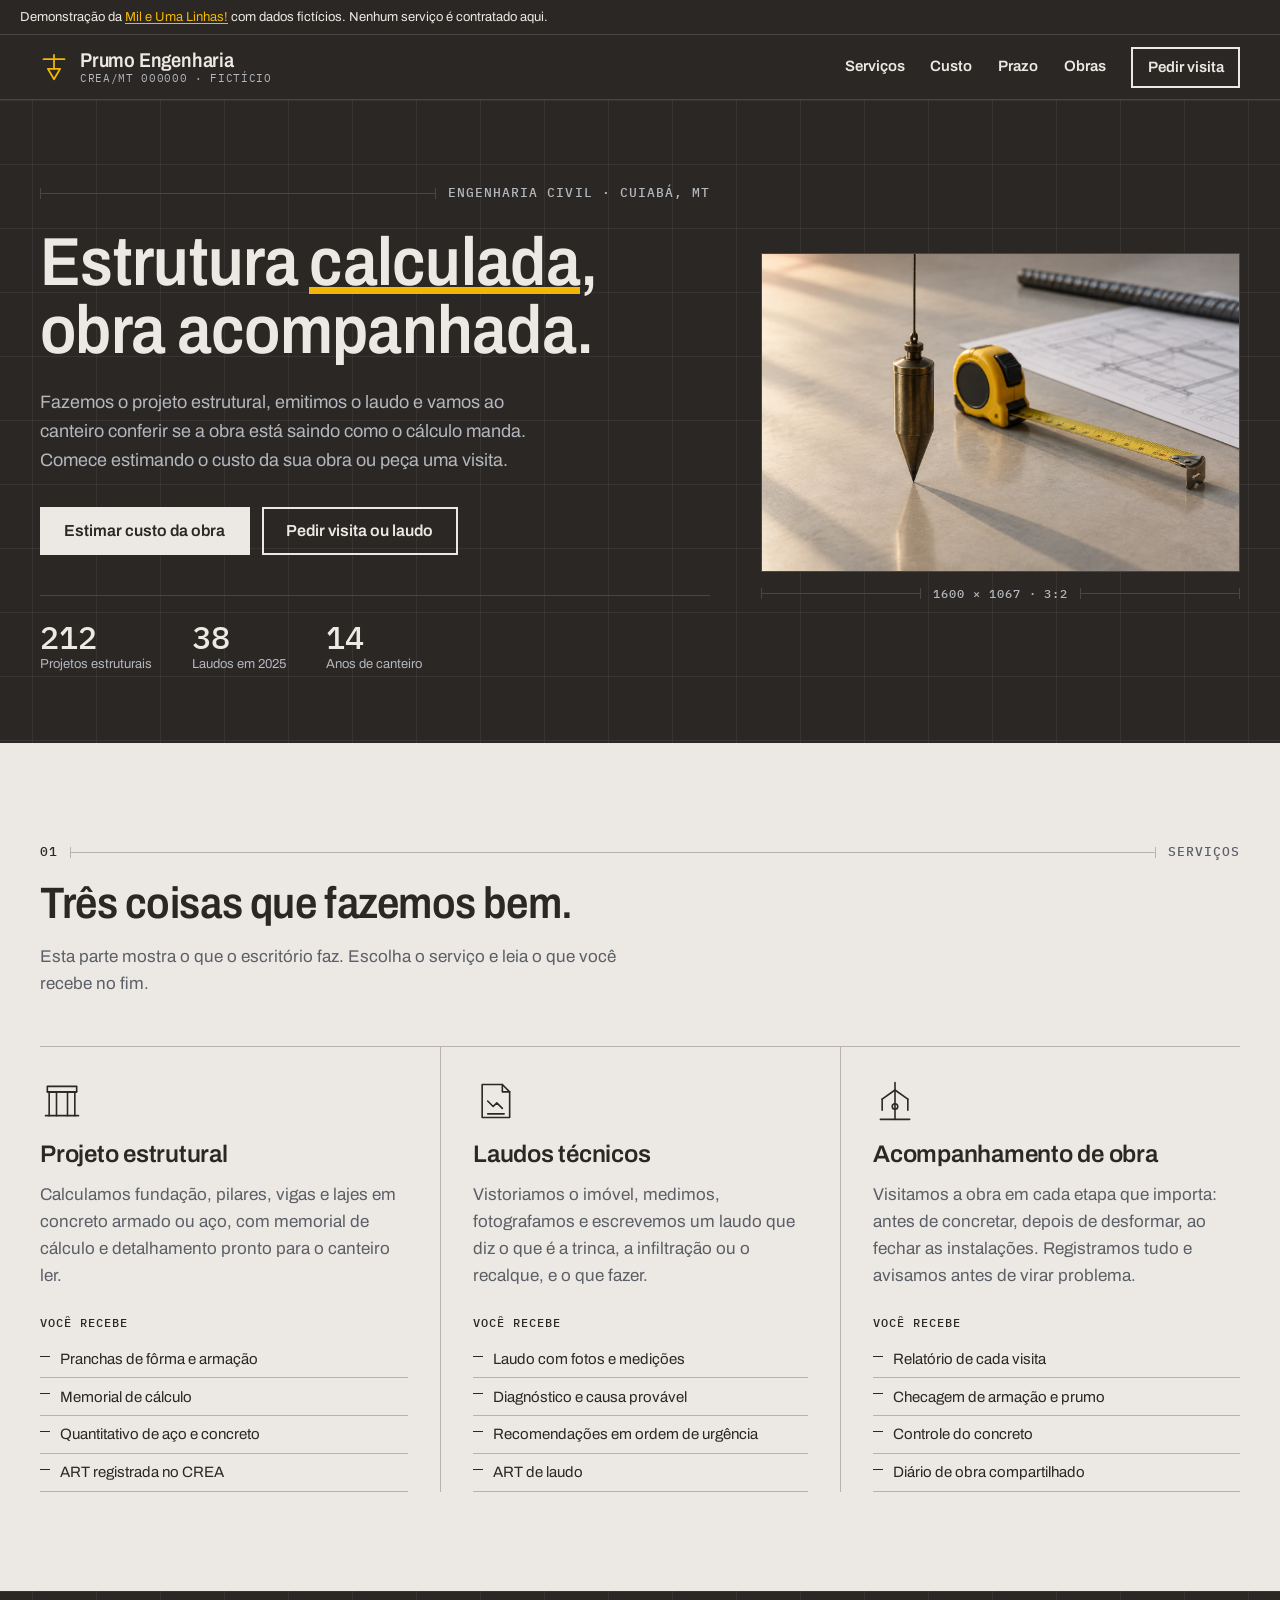
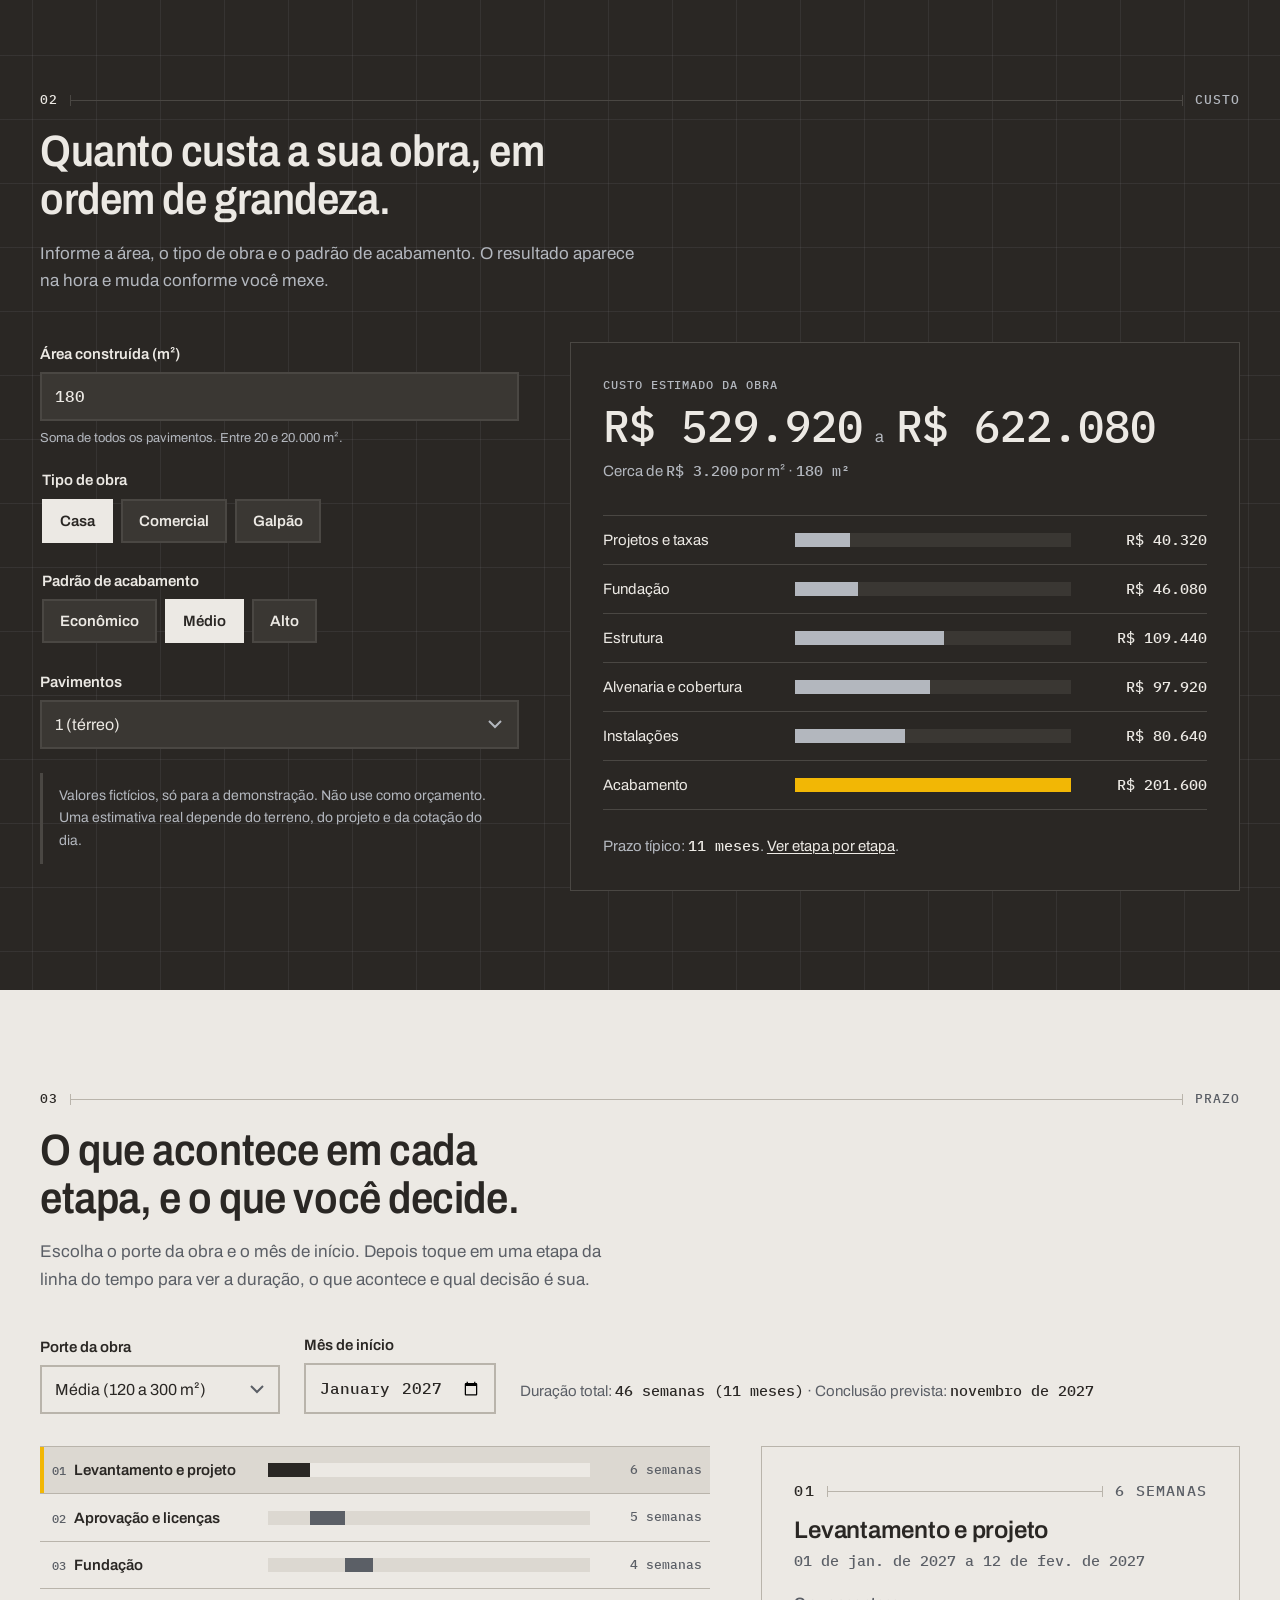
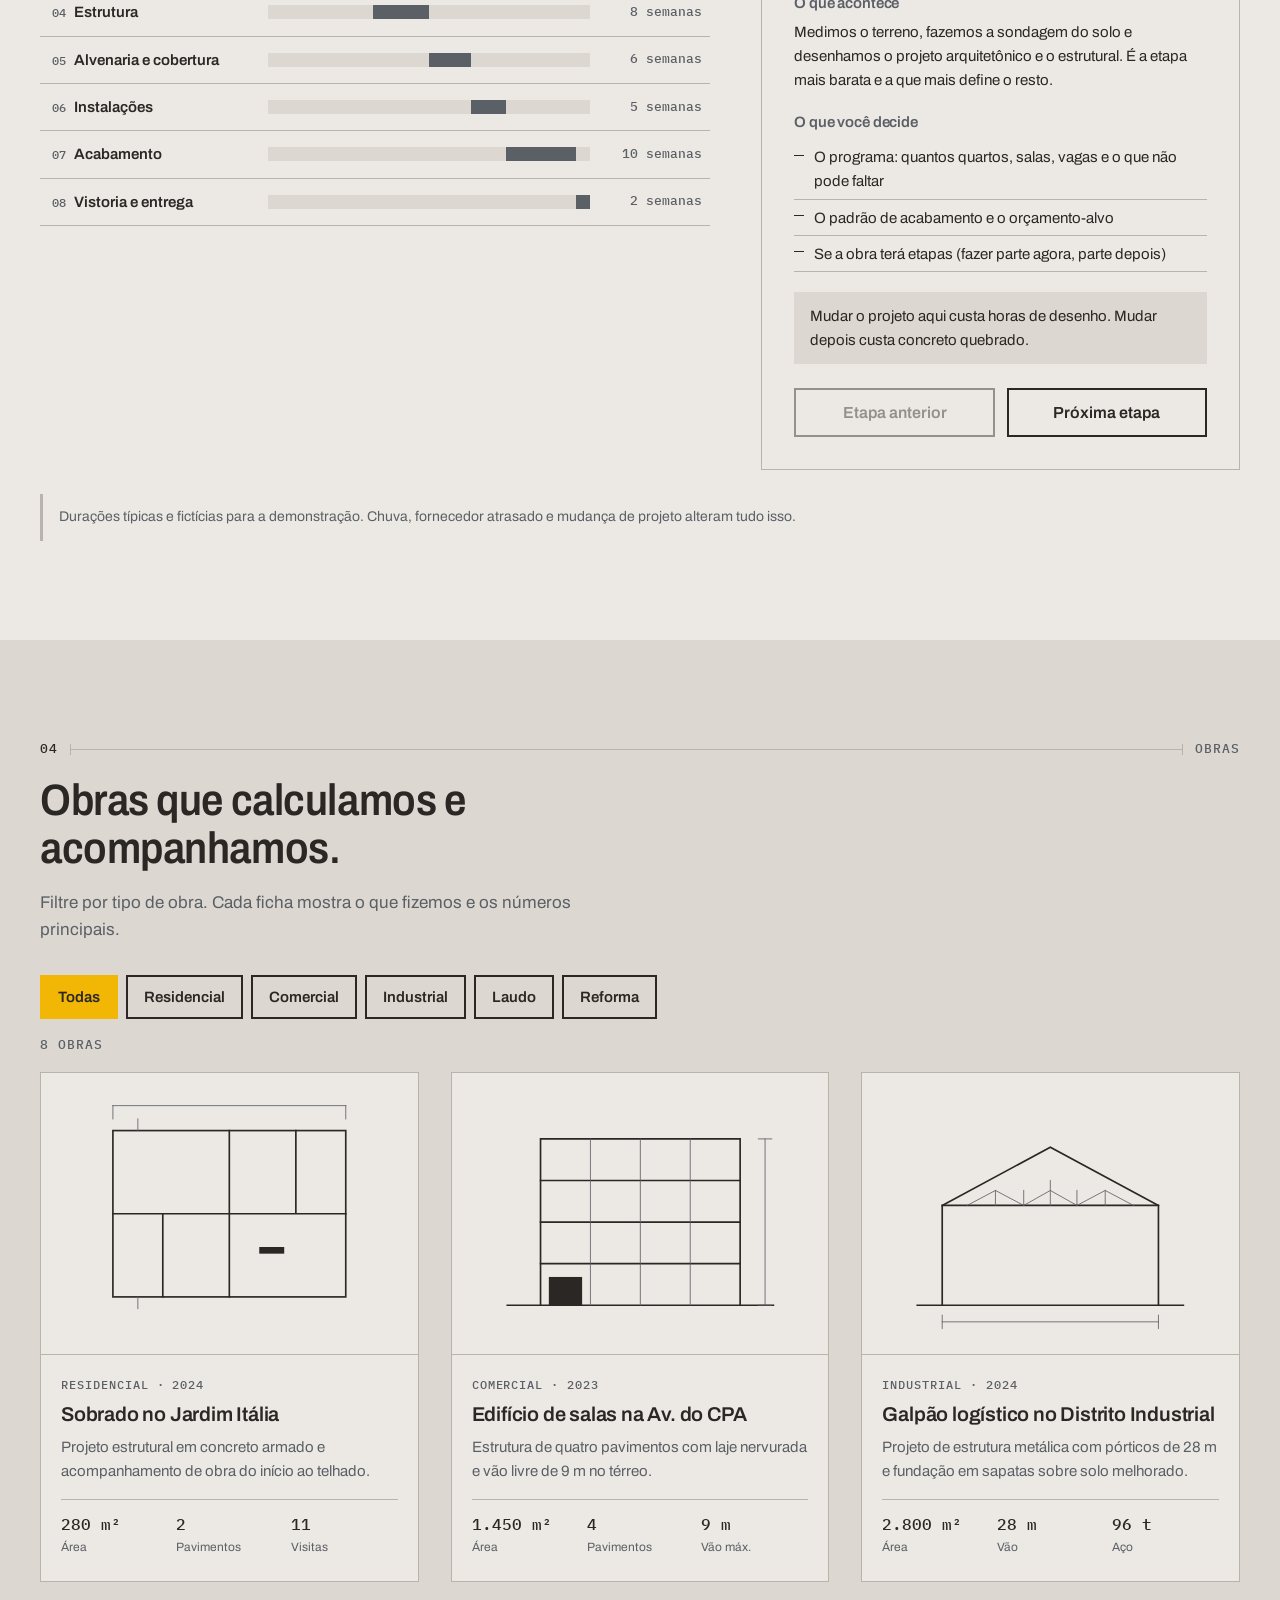
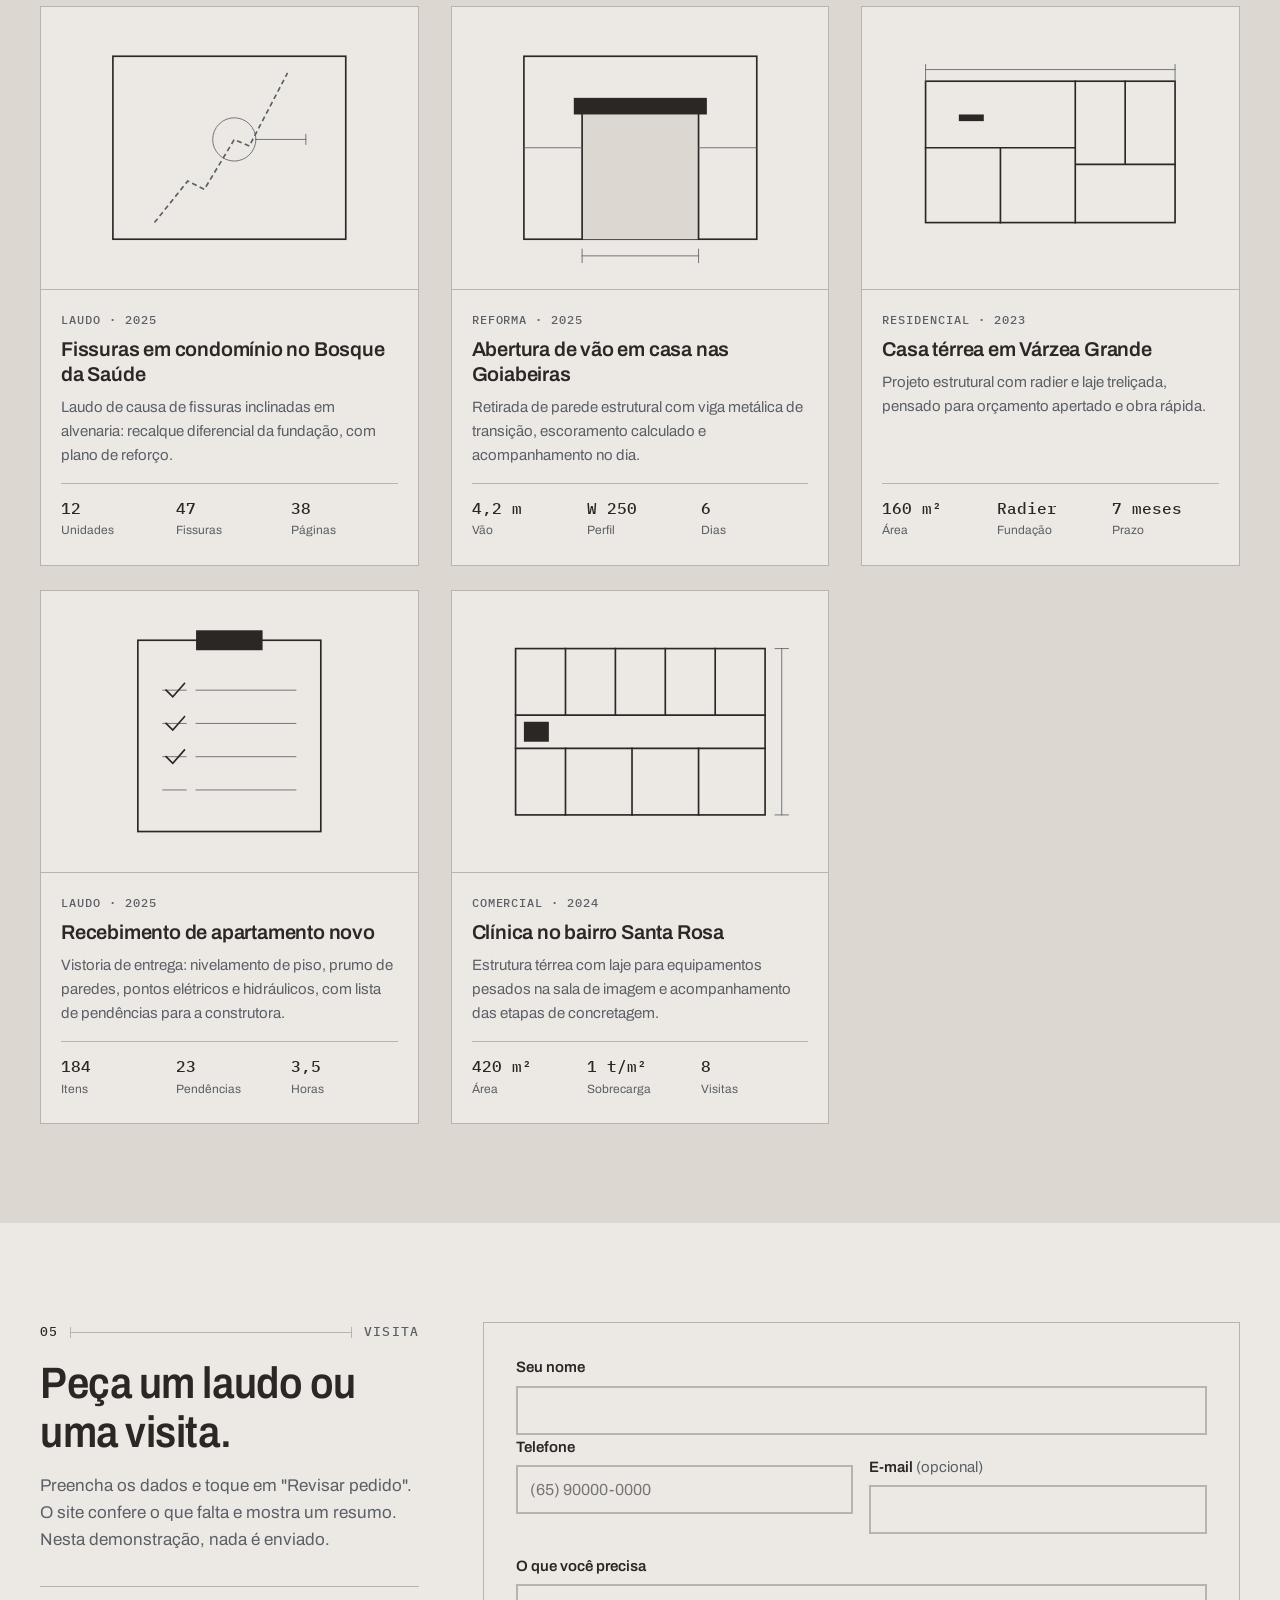
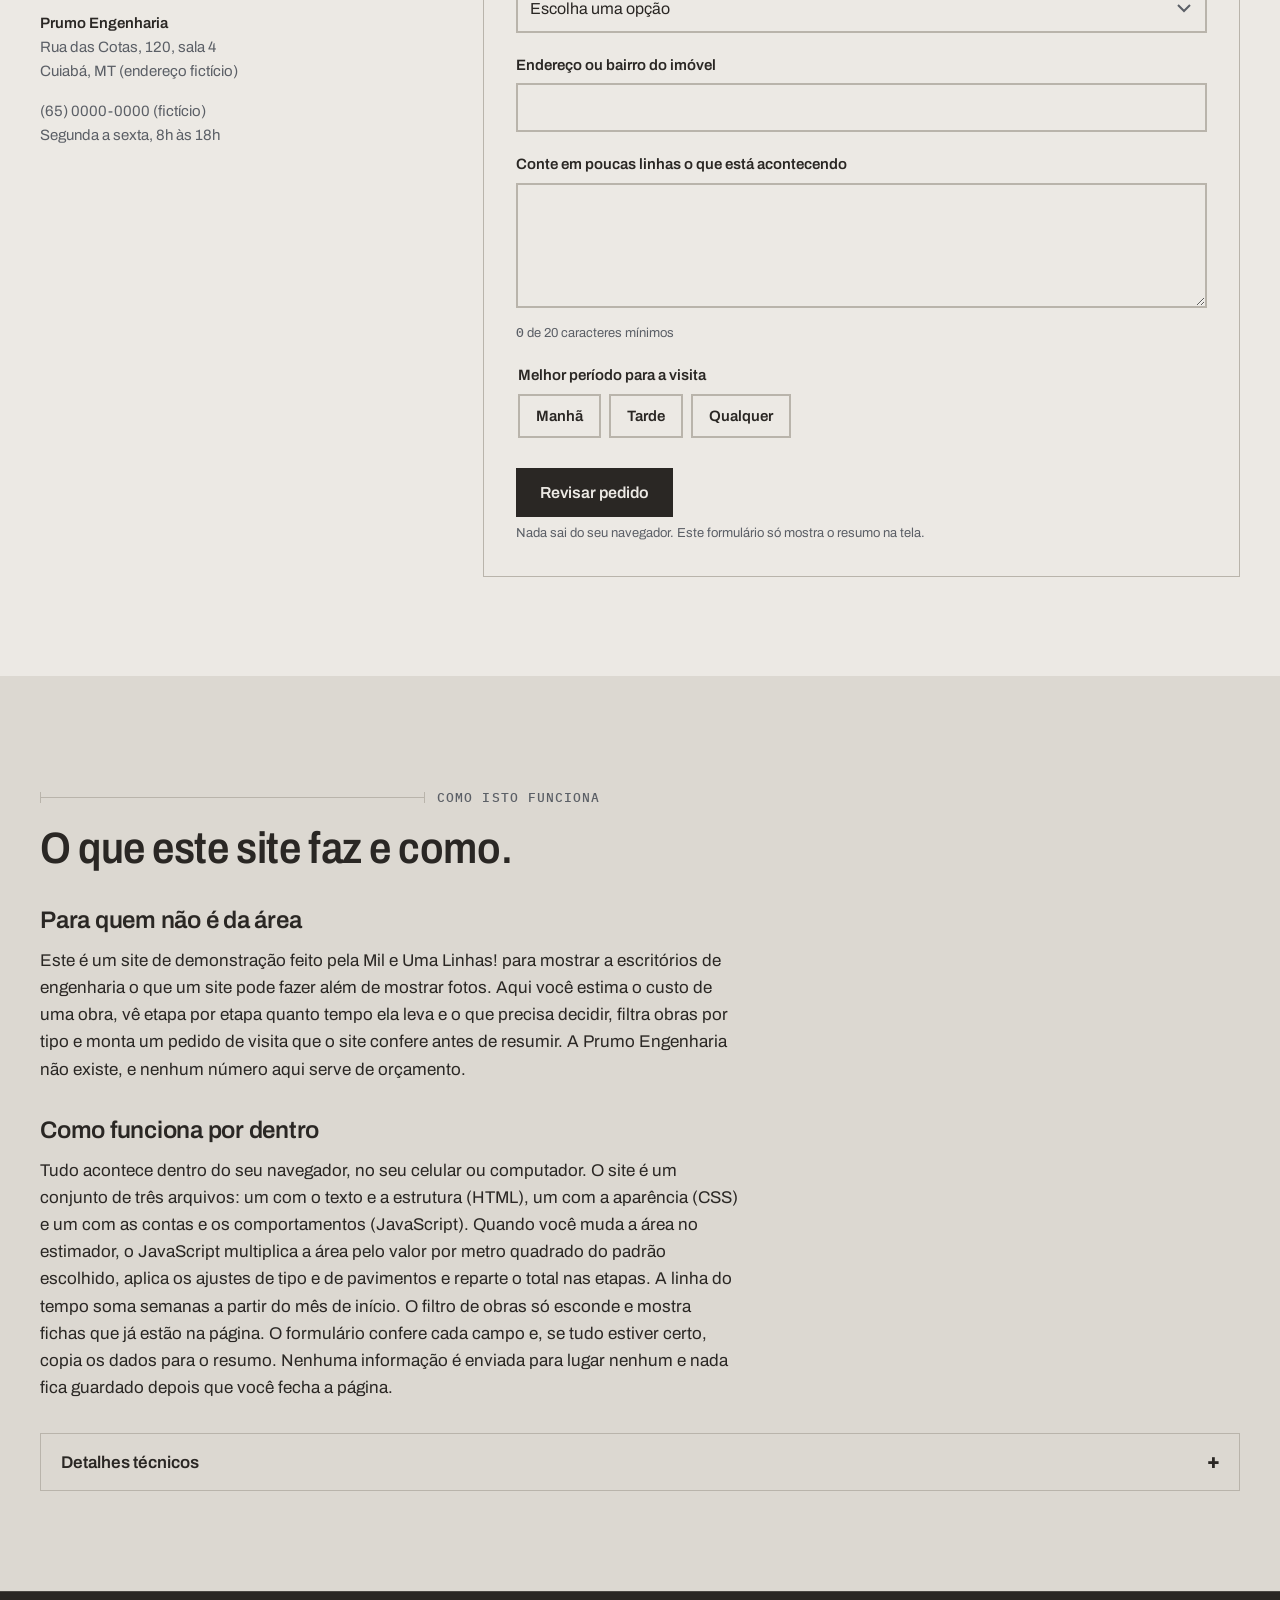
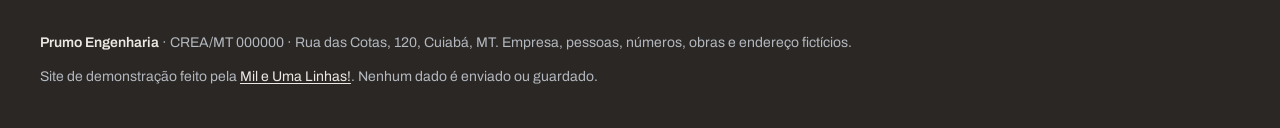
==== commit 2d20c07f: "Foto de hero gerada no Canva troca a provisória Troca img/hero.webp pela foto gerada por IA no Canva" ====
--- a/index.html
+++ b/index.html
@@ -59,7 +59,7 @@
         </div>
         <figure class="hero-figura">
           <div class="hero-moldura">
-            <img class="hero-foto" src="img/hero.webp" width="1600" height="1067" alt="Bancada de concreto com um prumo pendurado, uma trena amarela aberta e uma planta estrutural ao fundo" fetchpriority="high">
+            <img class="hero-foto" src="img/hero.webp" width="1620" height="1080" alt="Prumo de latão pendurado sobre bancada de concreto, ao lado de uma trena amarela aberta e uma planta estrutural. Imagem gerada por IA, ilustrativa." fetchpriority="high">
           </div>
           <figcaption class="cota cota-fina"><span class="cota-linha"></span><span class="cota-rotulo">1600 × 1067 · 3:2</span><span class="cota-linha"></span></figcaption>
         </figure>
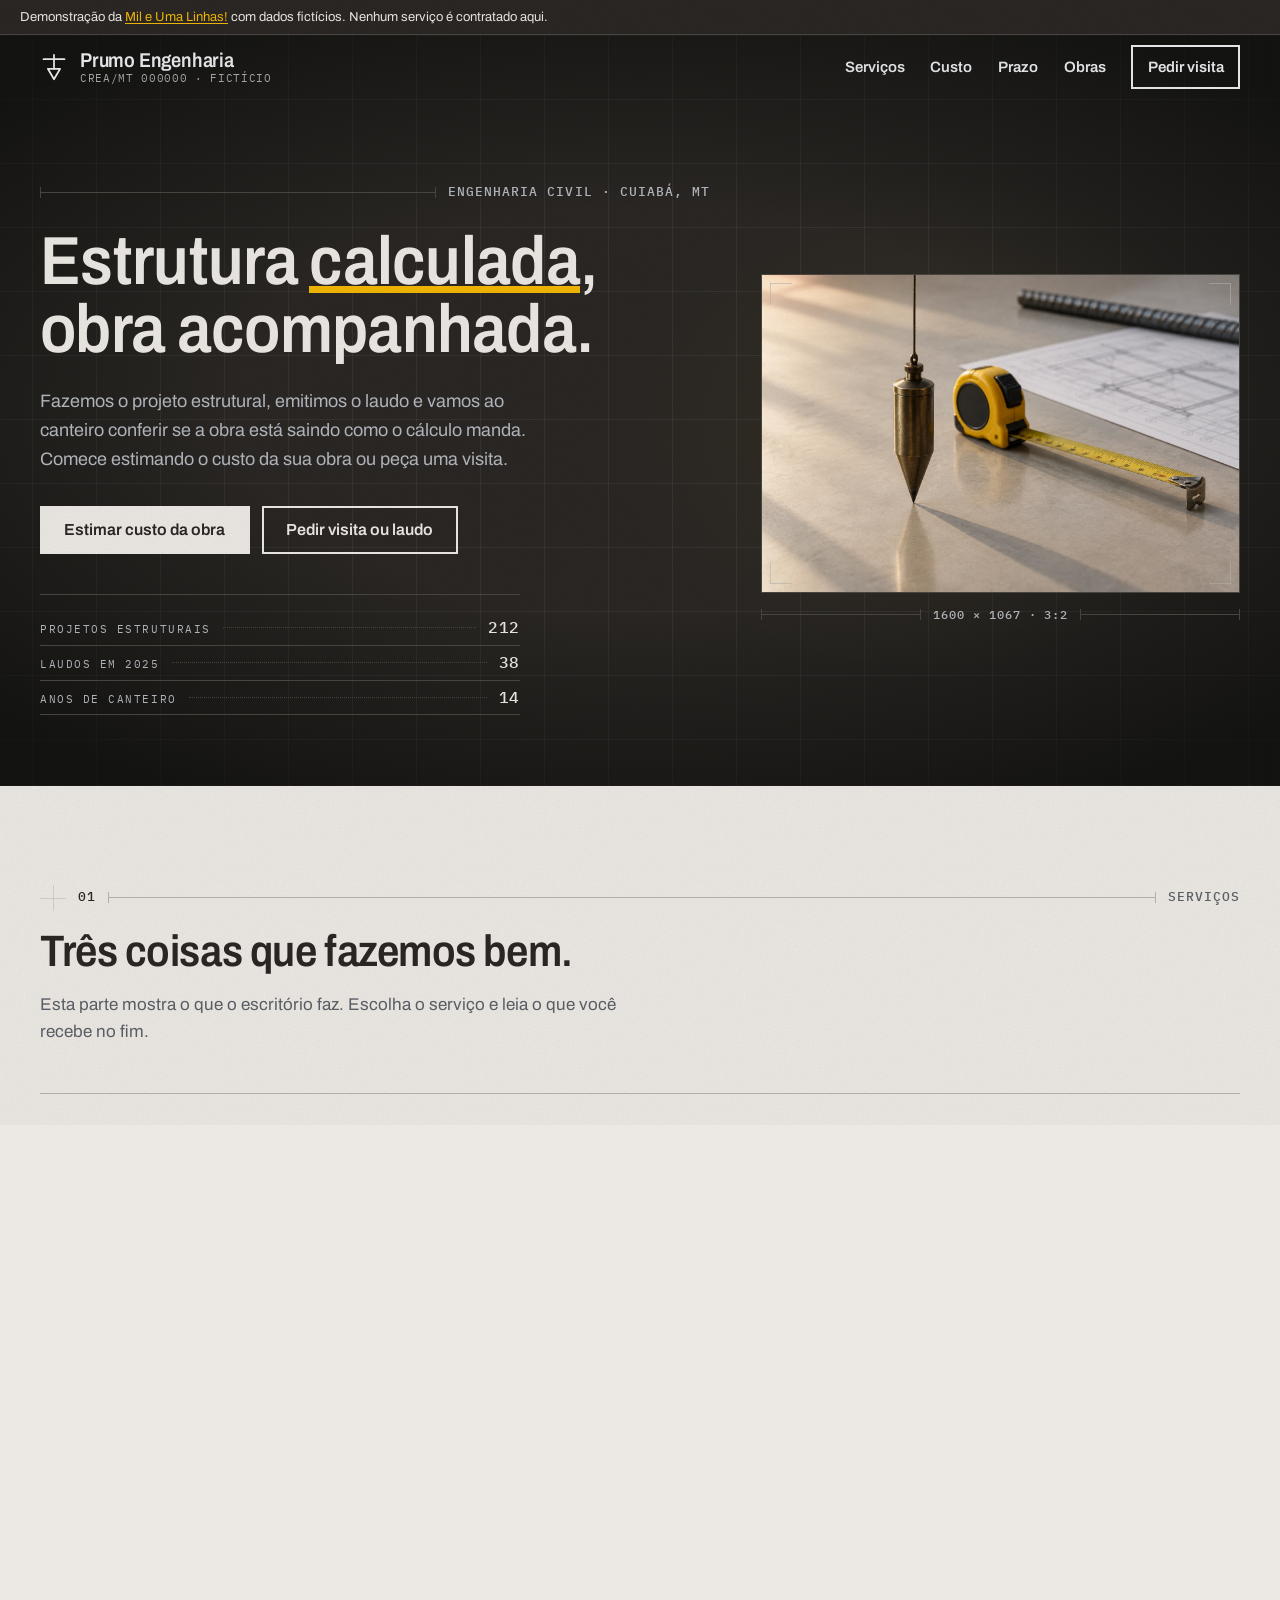
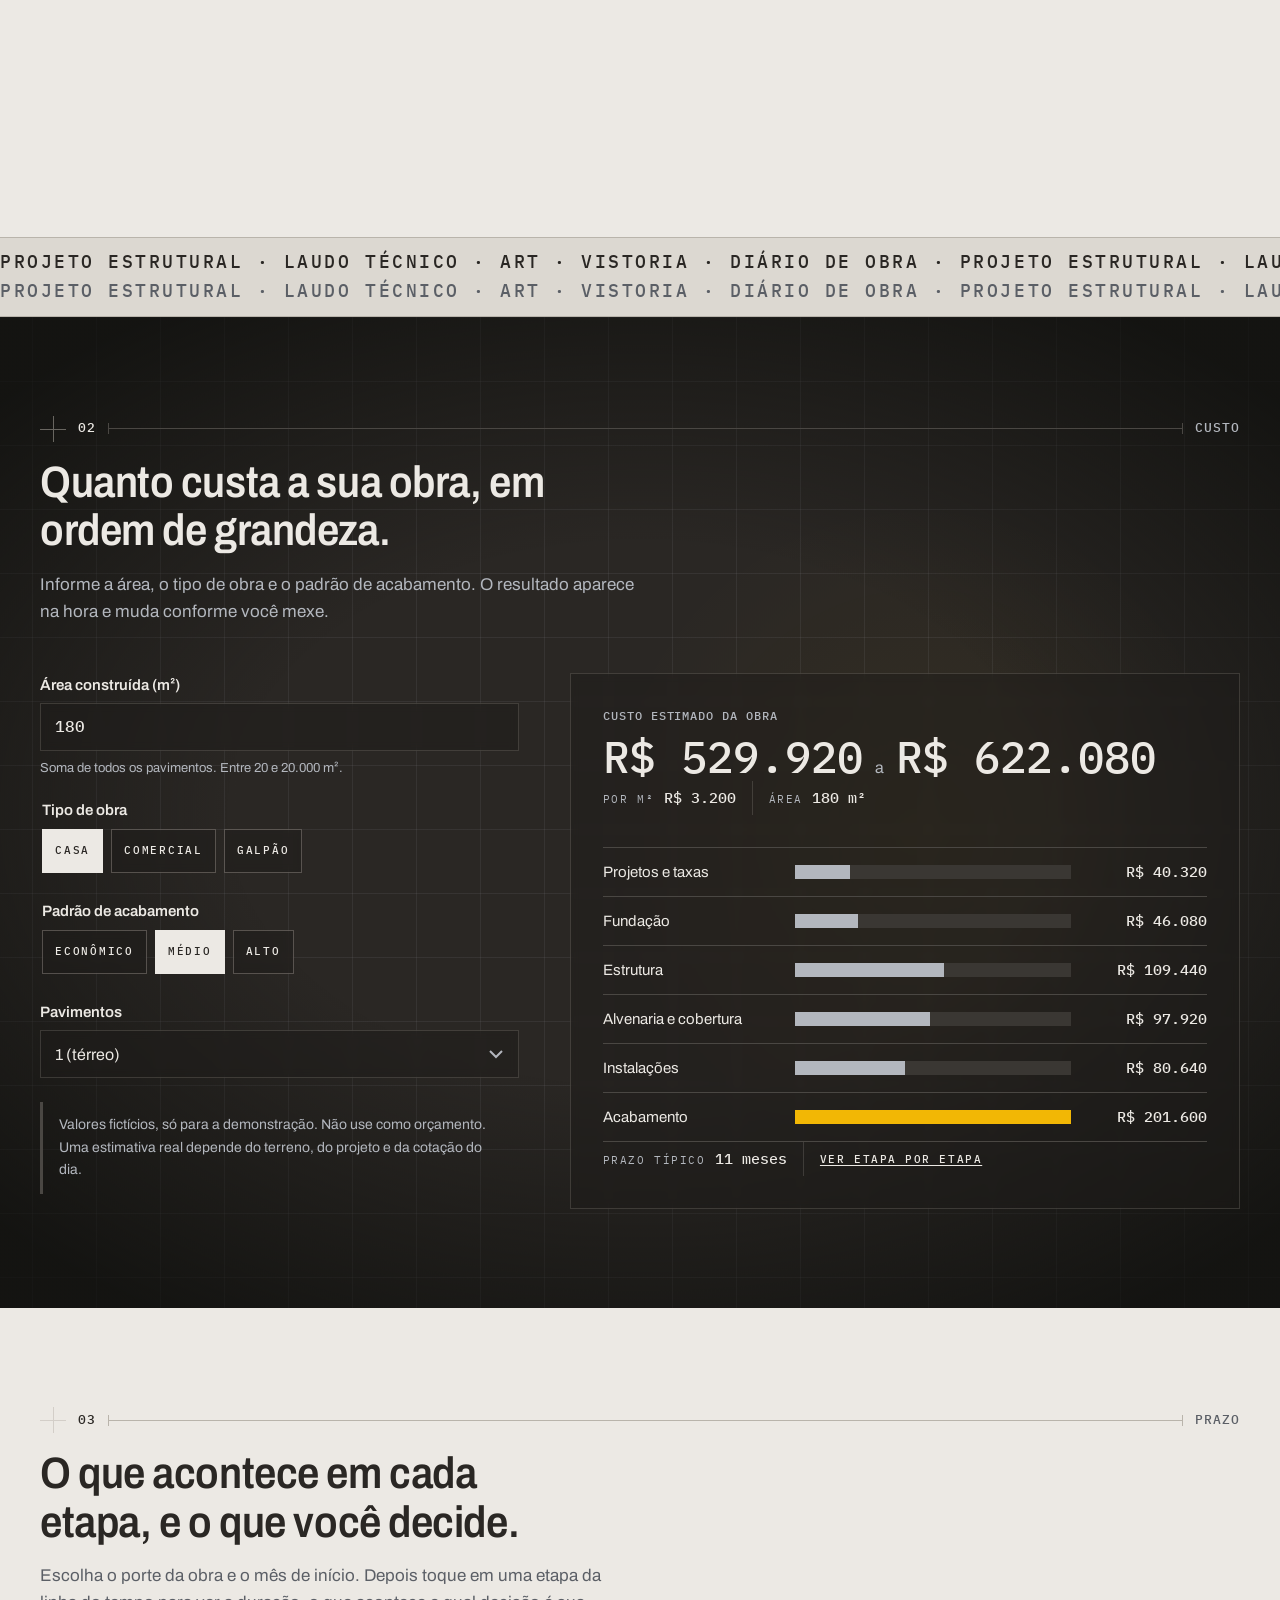
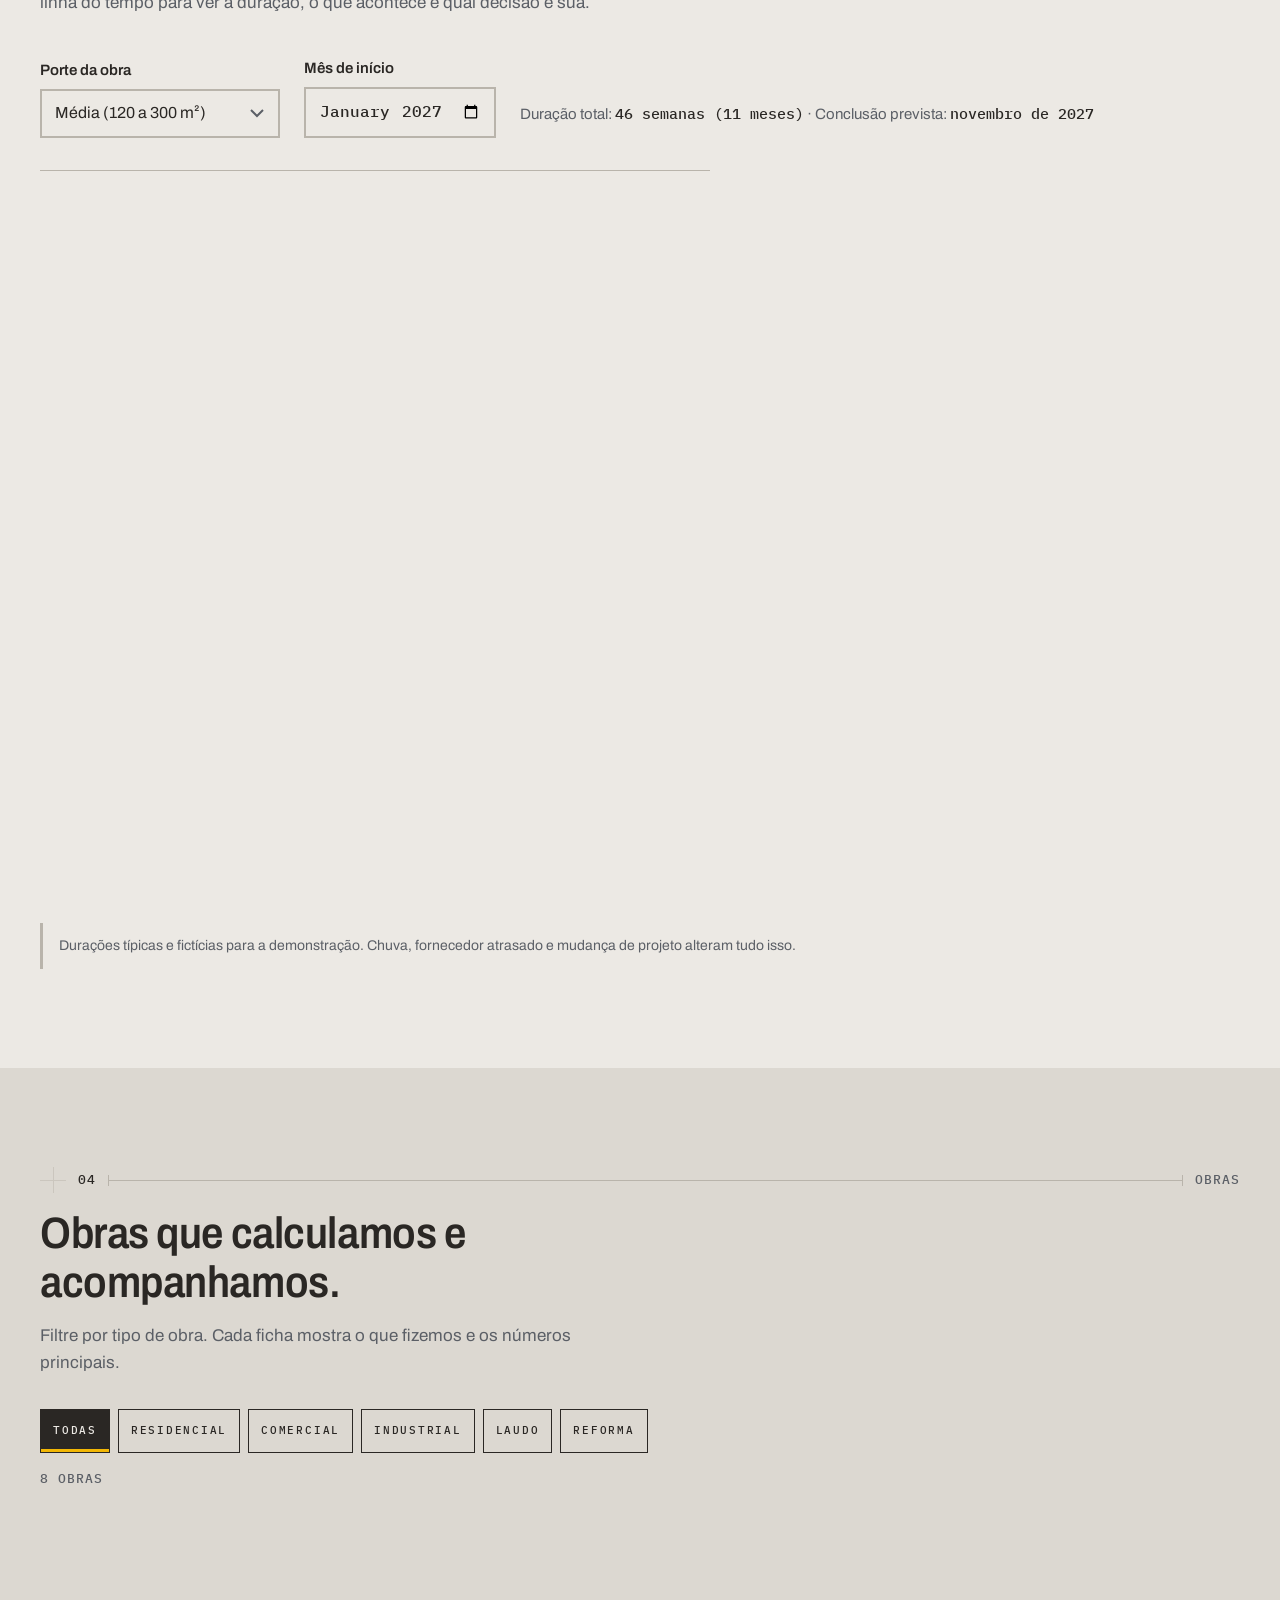
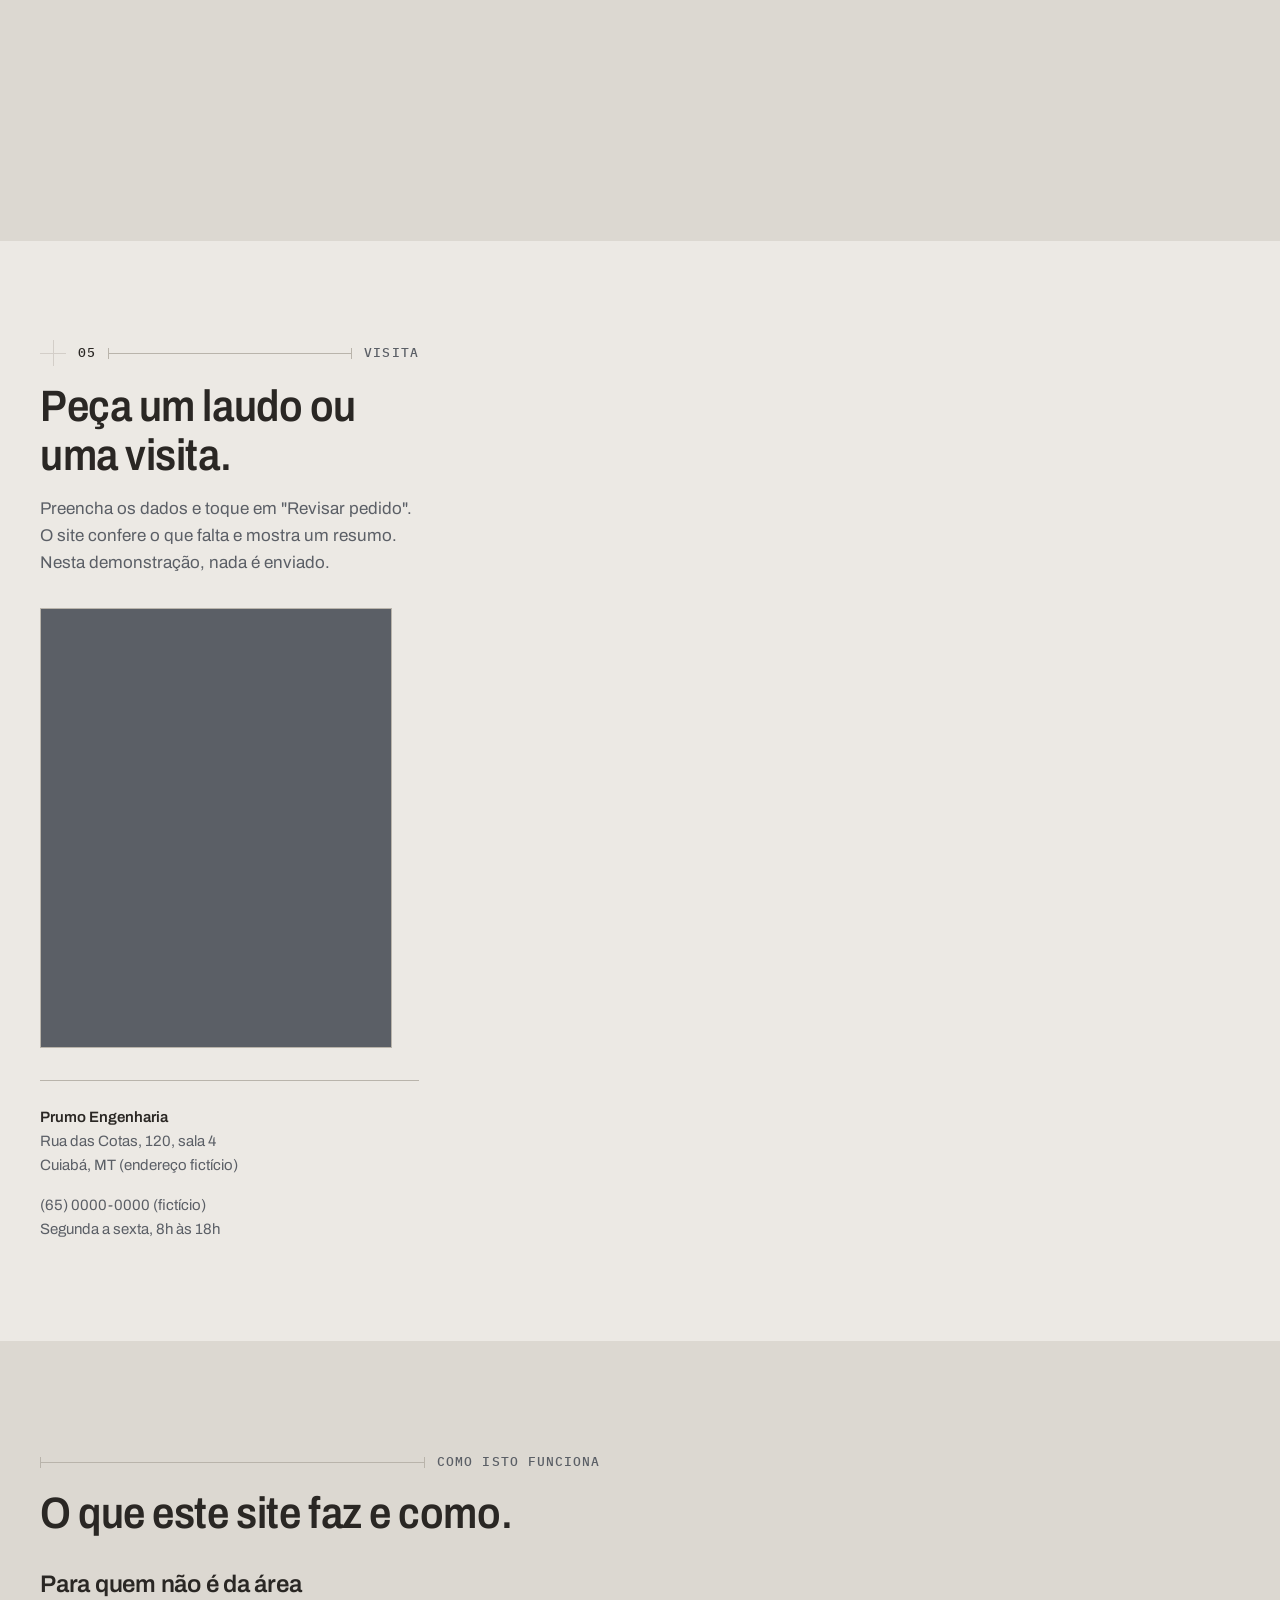
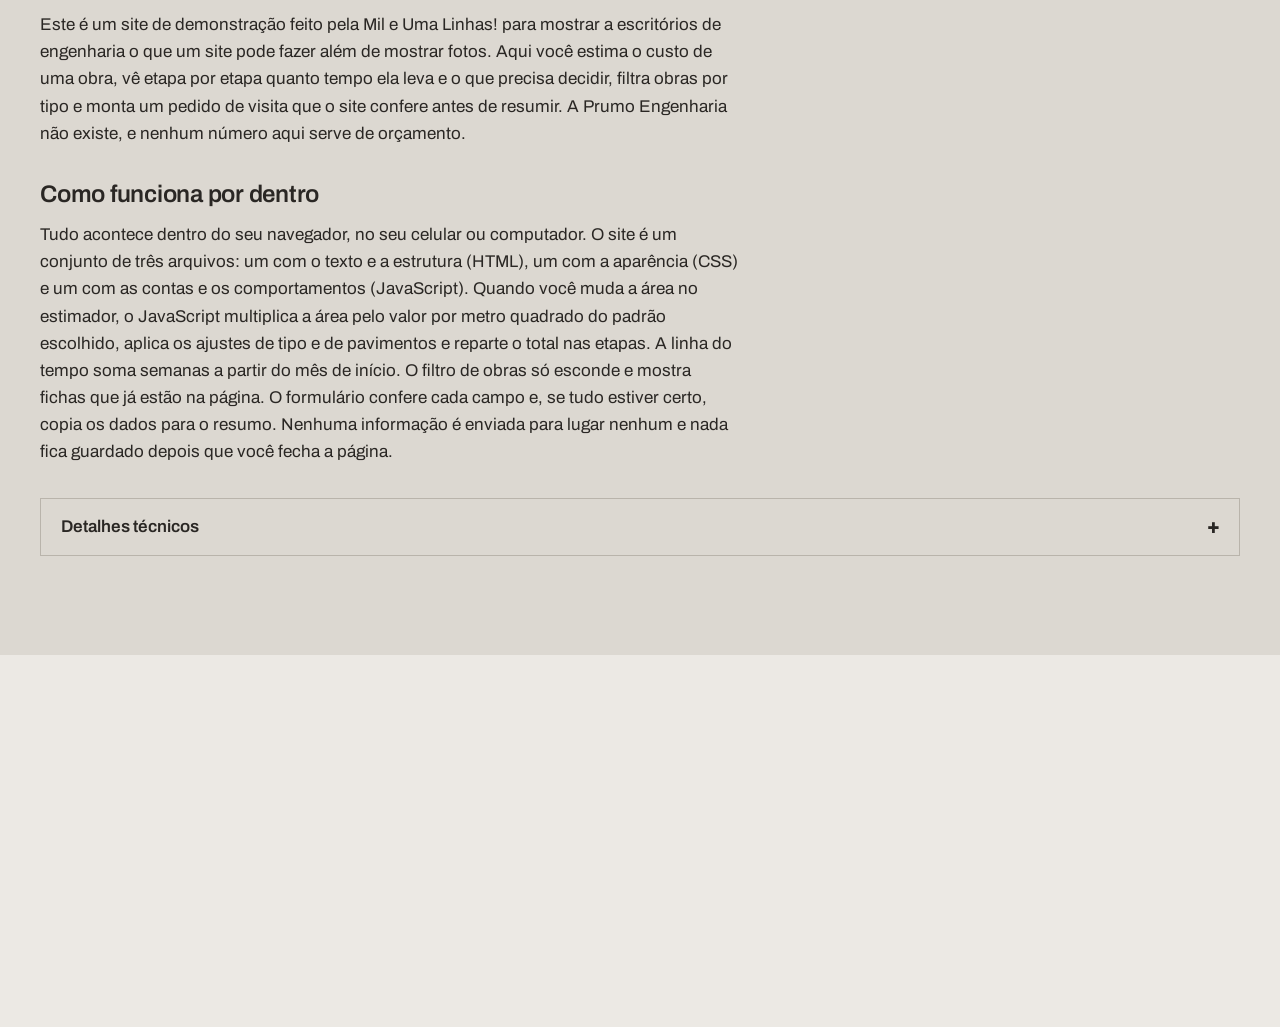
==== commit 3f779b2f: "Leva final: Grotesk Zero e IX-7 na Prumo Aplica os padrões do plano da leva final sem mudar a paleta" ====
--- a/index.html
+++ b/index.html
@@ -24,7 +24,7 @@
           <span class="marca-sub">CREA/MT 000000 · fictício</span>
         </span>
       </a>
-      <button class="menu-botao" type="button" aria-expanded="false" aria-controls="menu">
+      <button class="menu-botao" id="menu-botao" type="button" aria-expanded="false" aria-controls="menu">
         <span class="menu-botao-linhas" aria-hidden="true"></span>
         <span class="menu-botao-rotulo">Menu</span>
       </button>
@@ -45,7 +45,7 @@
       <div class="miolo hero-grade">
         <div class="hero-texto">
           <p class="cota cota-anim"><span class="cota-linha"></span><span class="cota-rotulo">Engenharia civil · Cuiabá, MT</span></p>
-          <h1 class="hero-titulo">Estrutura <span class="sem-quebra"><span class="grifo">calculada</span>,</span><br>obra acompanhada.</h1>
+          <h1 class="hero-titulo"><span class="h1-linha"><span class="palavra">Estrutura</span> <span class="sem-quebra"><span class="grifo palavra">calculada</span>,</span></span><br><span class="h1-linha"><span class="palavra">obra</span> <span class="palavra">acompanhada.</span></span></h1>
           <p class="hero-apoio">Fazemos o projeto estrutural, emitimos o laudo e vamos ao canteiro conferir se a obra está saindo como o cálculo manda. Comece estimando o custo da sua obra ou peça uma visita.</p>
           <div class="hero-acoes">
             <a class="botao botao-claro" href="#estimador">Estimar custo da obra</a>
@@ -60,6 +60,7 @@
         <figure class="hero-figura">
           <div class="hero-moldura">
             <img class="hero-foto" src="img/hero.webp" width="1620" height="1080" alt="Prumo de latão pendurado sobre bancada de concreto, ao lado de uma trena amarela aberta e uma planta estrutural. Imagem gerada por IA, ilustrativa." fetchpriority="high">
+            <span class="canto canto-se" aria-hidden="true"></span><span class="canto canto-sd" aria-hidden="true"></span><span class="canto canto-ie" aria-hidden="true"></span><span class="canto canto-id" aria-hidden="true"></span>
           </div>
           <figcaption class="cota cota-fina"><span class="cota-linha"></span><span class="cota-rotulo">1600 × 1067 · 3:2</span><span class="cota-linha"></span></figcaption>
         </figure>
@@ -69,12 +70,12 @@
     <!-- SERVIÇOS -->
     <section id="servicos" class="secao">
       <div class="miolo">
-        <p class="cota"><span class="cota-num">01</span><span class="cota-linha"></span><span class="cota-rotulo">Serviços</span></p>
+        <p class="cota"><span class="reg-cross" aria-hidden="true"></span><span class="cota-num">01</span><span class="cota-linha"></span><span class="cota-rotulo">Serviços</span></p>
         <h2>Três coisas que fazemos bem.</h2>
         <p class="secao-frase">Esta parte mostra o que o escritório faz. Escolha o serviço e leia o que você recebe no fim.</p>
         <div class="servicos">
-          <article class="servico">
-            <svg class="servico-icone" viewBox="0 0 48 48" aria-hidden="true" focusable="false"><path d="M6 40h36" /><path d="M10 40V14h8v26M30 40V14h8v26" /><path d="M8 14h32" /><path d="M8 8h32v6H8z" /></svg>
+          <article class="servico reveal">
+            <figure class="servico-foto"><img src="img/servico-projeto.webp" width="1456" height="970" alt="Prancha de projeto estrutural impressa aberta sobre bancada de concreto, com escalímetro e um pedaço de vergalhão sobre as linhas. Imagem gerada por IA, ilustrativa." loading="lazy" decoding="async"></figure>
             <h3>Projeto estrutural</h3>
             <p>Calculamos fundação, pilares, vigas e lajes em concreto armado ou aço, com memorial de cálculo e detalhamento pronto para o canteiro ler.</p>
             <p class="servico-rotulo">Você recebe</p>
@@ -85,8 +86,8 @@
               <li>ART registrada no CREA</li>
             </ul>
           </article>
-          <article class="servico">
-            <svg class="servico-icone" viewBox="0 0 48 48" aria-hidden="true" focusable="false"><path d="M10 6h22l8 8v28H10z" /><path d="M32 6v8h8" /><path d="M16 24l6 6 4-4 6 6" /><path d="M16 38h18" /></svg>
+          <article class="servico reveal">
+            <figure class="servico-foto"><img src="img/servico-laudo.webp" width="1456" height="970" alt="Fissura inclinada em parede de alvenaria rebocada, medida por uma trena amarela de aço presa por ímã. Imagem gerada por IA, ilustrativa." loading="lazy" decoding="async"></figure>
             <h3>Laudos técnicos</h3>
             <p>Vistoriamos o imóvel, medimos, fotografamos e escrevemos um laudo que diz o que é a trinca, a infiltração ou o recalque, e o que fazer.</p>
             <p class="servico-rotulo">Você recebe</p>
@@ -97,8 +98,8 @@
               <li>ART de laudo</li>
             </ul>
           </article>
-          <article class="servico">
-            <svg class="servico-icone" viewBox="0 0 48 48" aria-hidden="true" focusable="false"><path d="M24 4v40" /><path d="M8 44h32" /><path d="M24 12l14 10M24 12L10 22" /><path d="M10 22v12M38 22v12" /><circle cx="24" cy="30" r="3" /></svg>
+          <article class="servico reveal">
+            <figure class="servico-foto"><img src="img/servico-acompanhamento.webp" width="1456" height="970" alt="Armação de aço de uma laje antes da concretagem, com fôrmas de madeira e um prumo de fio pendurado em primeiro plano. Imagem gerada por IA, ilustrativa." loading="lazy" decoding="async"></figure>
             <h3>Acompanhamento de obra</h3>
             <p>Visitamos a obra em cada etapa que importa: antes de concretar, depois de desformar, ao fechar as instalações. Registramos tudo e avisamos antes de virar problema.</p>
             <p class="servico-rotulo">Você recebe</p>
@@ -113,10 +114,16 @@
       </div>
     </section>
 
+    <!-- FAIXA -->
+    <div class="faixa-ribbon" aria-hidden="true">
+      <div class="ribbon ribbon-1"><span>PROJETO ESTRUTURAL · LAUDO TÉCNICO · ART · VISTORIA · DIÁRIO DE OBRA · PROJETO ESTRUTURAL · LAUDO TÉCNICO · ART · VISTORIA · DIÁRIO DE OBRA · PROJETO ESTRUTURAL · LAUDO TÉCNICO · ART · VISTORIA · DIÁRIO DE OBRA · </span><span>PROJETO ESTRUTURAL · LAUDO TÉCNICO · ART · VISTORIA · DIÁRIO DE OBRA · PROJETO ESTRUTURAL · LAUDO TÉCNICO · ART · VISTORIA · DIÁRIO DE OBRA · PROJETO ESTRUTURAL · LAUDO TÉCNICO · ART · VISTORIA · DIÁRIO DE OBRA · </span></div>
+      <div class="ribbon ribbon-2"><span>PROJETO ESTRUTURAL · LAUDO TÉCNICO · ART · VISTORIA · DIÁRIO DE OBRA · PROJETO ESTRUTURAL · LAUDO TÉCNICO · ART · VISTORIA · DIÁRIO DE OBRA · PROJETO ESTRUTURAL · LAUDO TÉCNICO · ART · VISTORIA · DIÁRIO DE OBRA · </span><span>PROJETO ESTRUTURAL · LAUDO TÉCNICO · ART · VISTORIA · DIÁRIO DE OBRA · PROJETO ESTRUTURAL · LAUDO TÉCNICO · ART · VISTORIA · DIÁRIO DE OBRA · PROJETO ESTRUTURAL · LAUDO TÉCNICO · ART · VISTORIA · DIÁRIO DE OBRA · </span></div>
+    </div>
+
     <!-- ESTIMADOR -->
     <section id="estimador" class="secao escuro grade-fundo">
       <div class="miolo">
-        <p class="cota"><span class="cota-num">02</span><span class="cota-linha"></span><span class="cota-rotulo">Custo</span></p>
+        <p class="cota"><span class="reg-cross" aria-hidden="true"></span><span class="cota-num">02</span><span class="cota-linha"></span><span class="cota-rotulo">Custo</span></p>
         <h2>Quanto custa a sua obra, em ordem de grandeza.</h2>
         <p class="secao-frase">Informe a área, o tipo de obra e o padrão de acabamento. O resultado aparece na hora e muda conforme você mexe.</p>
         <div class="estimador-grade">
@@ -156,7 +163,7 @@
           <div class="estimador-resultado" aria-live="polite">
             <p class="resultado-rotulo">Custo estimado da obra</p>
             <p class="resultado-total"><span id="est-min">R$ 0</span><span class="resultado-a">a</span><span id="est-max">R$ 0</span></p>
-            <p class="resultado-sub">Cerca de <span class="mono" id="est-m2">R$ 0</span> por m² · <span class="mono" id="est-area">0 m²</span></p>
+            <p class="resultado-sub status-strip"><span class="st"><span class="st-k">Por m²</span><span class="st-v mono" id="est-m2">R$ 0</span></span><span class="st"><span class="st-k">Área</span><span class="st-v mono" id="est-area">0 m²</span></span></p>
             <ol class="barras" id="est-barras">
               <li class="barra" data-etapa="projetos"><span class="barra-nome">Projetos e taxas</span><span class="barra-trilho"><span class="barra-fill"></span></span><span class="barra-valor mono">R$ 0</span></li>
               <li class="barra" data-etapa="fundacao"><span class="barra-nome">Fundação</span><span class="barra-trilho"><span class="barra-fill"></span></span><span class="barra-valor mono">R$ 0</span></li>
@@ -165,7 +172,7 @@
               <li class="barra" data-etapa="instalacoes"><span class="barra-nome">Instalações</span><span class="barra-trilho"><span class="barra-fill"></span></span><span class="barra-valor mono">R$ 0</span></li>
               <li class="barra" data-etapa="acabamento"><span class="barra-nome">Acabamento</span><span class="barra-trilho"><span class="barra-fill"></span></span><span class="barra-valor mono">R$ 0</span></li>
             </ol>
-            <p class="resultado-prazo">Prazo típico: <span class="mono" id="est-prazo">0 meses</span>. <a href="#prazo" id="est-ver-prazo">Ver etapa por etapa</a>.</p>
+            <p class="resultado-prazo status-strip"><span class="st"><span class="st-k">Prazo típico</span><span class="st-v mono" id="est-prazo">0 meses</span></span><span class="st st-acao"><a href="#prazo" id="est-ver-prazo">Ver etapa por etapa</a></span></p>
           </div>
         </div>
       </div>
@@ -174,7 +181,7 @@
     <!-- LINHA DO TEMPO -->
     <section id="prazo" class="secao">
       <div class="miolo">
-        <p class="cota"><span class="cota-num">03</span><span class="cota-linha"></span><span class="cota-rotulo">Prazo</span></p>
+        <p class="cota"><span class="reg-cross" aria-hidden="true"></span><span class="cota-num">03</span><span class="cota-linha"></span><span class="cota-rotulo">Prazo</span></p>
         <h2>O que acontece em cada etapa, e o que você decide.</h2>
         <p class="secao-frase">Escolha o porte da obra e o mês de início. Depois toque em uma etapa da linha do tempo para ver a duração, o que acontece e qual decisão é sua.</p>
         <form id="form-prazo" class="form-linha" novalidate>
@@ -194,10 +201,13 @@
         </form>
         <div class="gantt-grade">
           <ol class="gantt" id="gantt" aria-label="Etapas da obra"></ol>
-          <article class="etapa-detalhe" id="etapa-detalhe" aria-live="polite">
-            <p class="cota cota-fina"><span class="cota-num" id="det-num">1</span><span class="cota-linha"></span><span class="cota-rotulo" id="det-semanas">0 semanas</span></p>
+          <article class="etapa-detalhe reveal" id="etapa-detalhe" aria-live="polite">
+            <div class="tokens">
+              <div class="token token-ativo"><span class="token-k">Etapa</span><span class="token-v mono" id="det-num">1</span></div>
+              <div class="token"><span class="token-k">Duração</span><span class="token-v mono" id="det-semanas">0 semanas</span></div>
+              <div class="token token-largo"><span class="token-k">Datas</span><span class="token-v token-v-menor mono" id="det-datas"></span></div>
+            </div>
             <h3 id="det-titulo">Etapa</h3>
-            <p class="etapa-datas mono" id="det-datas"></p>
             <h4>O que acontece</h4>
             <p id="det-acontece"></p>
             <h4>O que você decide</h4>
@@ -216,7 +226,7 @@
     <!-- OBRAS -->
     <section id="obras" class="secao faixa-argamassa">
       <div class="miolo">
-        <p class="cota"><span class="cota-num">04</span><span class="cota-linha"></span><span class="cota-rotulo">Obras</span></p>
+        <p class="cota"><span class="reg-cross" aria-hidden="true"></span><span class="cota-num">04</span><span class="cota-linha"></span><span class="cota-rotulo">Obras</span></p>
         <h2>Obras que calculamos e acompanhamos.</h2>
         <p class="secao-frase">Filtre por tipo de obra. Cada ficha mostra o que fizemos e os números principais.</p>
         <div class="filtros" role="group" aria-label="Filtrar obras por tipo">
@@ -229,9 +239,9 @@
         </div>
         <p class="filtro-contagem mono" id="filtro-contagem" aria-live="polite">8 obras</p>
         <ul class="obras" id="lista-obras">
-          <li class="obra" data-tipo="residencial">
-            <figure>
-              <svg class="obra-figura" viewBox="0 0 400 300" role="img" aria-labelledby="ob1t"><title id="ob1t">Planta esquemática de sobrado com dois pavimentos</title><rect x="60" y="50" width="280" height="200" /><path d="M60 150h280M200 50v100M200 150v100M120 150v100M280 50v100" /><path d="M90 50v-14M90 250v14M60 20h280" class="cota-svg" /><path d="M60 36v-16M340 36v-16" class="cota-svg" /><rect x="236" y="190" width="30" height="8" class="cheio" /></svg>
+          <li class="obra reveal" data-tipo="residencial">
+            <figure>
+              <img class="obra-foto" src="img/obra-sobrado.webp" width="1456" height="1088" alt="Sobrado residencial contemporâneo em concreto aparente e reboco claro, com laje em balanço, fotografado no fim da tarde. Imagem gerada por IA, ilustrativa." loading="lazy" decoding="async">
               <figcaption>
                 <p class="obra-tipo mono">Residencial · 2024</p>
                 <h3>Sobrado no Jardim Itália</h3>
@@ -240,7 +250,7 @@
               </figcaption>
             </figure>
           </li>
-          <li class="obra" data-tipo="comercial">
+          <li class="obra reveal" data-tipo="comercial">
             <figure>
               <svg class="obra-figura" viewBox="0 0 400 300" role="img" aria-labelledby="ob2t"><title id="ob2t">Corte esquemático de edifício comercial de quatro pavimentos</title><path d="M40 260h320" /><path d="M80 260V60h240v200" /><path d="M80 110h240M80 160h240M80 210h240" /><path d="M140 60v200M200 60v200M260 60v200" class="fina" /><rect x="90" y="226" width="40" height="34" class="cheio" /><path d="M350 60v200" class="cota-svg" /><path d="M342 60h16M342 260h16" class="cota-svg" /></svg>
               <figcaption>
@@ -251,9 +261,9 @@
               </figcaption>
             </figure>
           </li>
-          <li class="obra" data-tipo="industrial">
-            <figure>
-              <svg class="obra-figura" viewBox="0 0 400 300" role="img" aria-labelledby="ob3t"><title id="ob3t">Pórtico de galpão em estrutura metálica com treliça</title><path d="M40 260h320" /><path d="M70 260V140L200 70l130 70v120" /><path d="M70 140h260" /><path d="M100 140l34-18 34 18 32-18 32 18 34-18 34 18" class="fina" /><path d="M134 122v18M168 122v18M200 110v30M232 122v18M266 122v18" class="fina" /><path d="M70 280h260" class="cota-svg" /><path d="M70 272v16M330 272v16" class="cota-svg" /></svg>
+          <li class="obra reveal" data-tipo="industrial">
+            <figure>
+              <img class="obra-foto" src="img/obra-galpao.webp" width="1456" height="1088" alt="Interior de galpão logístico com pórticos e treliças de aço cinza em perspectiva, piso de concreto polido vazio. Imagem gerada por IA, ilustrativa." loading="lazy" decoding="async">
               <figcaption>
                 <p class="obra-tipo mono">Industrial · 2024</p>
                 <h3>Galpão logístico no Distrito Industrial</h3>
@@ -262,7 +272,7 @@
               </figcaption>
             </figure>
           </li>
-          <li class="obra" data-tipo="laudo">
+          <li class="obra reveal" data-tipo="laudo">
             <figure>
               <svg class="obra-figura" viewBox="0 0 400 300" role="img" aria-labelledby="ob4t"><title id="ob4t">Parede com fissura inclinada e medição</title><rect x="60" y="40" width="280" height="220" /><path d="M110 240l40-50 20 10 36-60 18 8 46-88" class="fissura" /><circle cx="206" cy="140" r="26" class="fina" /><path d="M232 140h60" class="cota-svg" /><path d="M292 134v12" class="cota-svg" /></svg>
               <figcaption>
@@ -273,7 +283,7 @@
               </figcaption>
             </figure>
           </li>
-          <li class="obra" data-tipo="reforma">
+          <li class="obra reveal" data-tipo="reforma">
             <figure>
               <svg class="obra-figura" viewBox="0 0 400 300" role="img" aria-labelledby="ob5t"><title id="ob5t">Parede com abertura de vão escorada por viga nova</title><rect x="60" y="40" width="280" height="220" /><rect x="130" y="110" width="140" height="150" class="vazio" /><rect x="120" y="90" width="160" height="20" class="cheio" /><path d="M130 110v150M270 110v150" /><path d="M60 150h70M270 150h70" class="fina" /><path d="M130 280h140" class="cota-svg" /><path d="M130 272v16M270 272v16" class="cota-svg" /></svg>
               <figcaption>
@@ -284,7 +294,7 @@
               </figcaption>
             </figure>
           </li>
-          <li class="obra" data-tipo="residencial">
+          <li class="obra reveal" data-tipo="residencial">
             <figure>
               <svg class="obra-figura" viewBox="0 0 400 300" role="img" aria-labelledby="ob6t"><title id="ob6t">Planta de casa térrea com laje e varanda</title><rect x="50" y="70" width="300" height="170" /><path d="M50 150h180M230 70v170M140 150v90M290 70v100M230 170h120" /><path d="M50 70l0-20M350 70l0-20M50 56h300" class="cota-svg" /><rect x="90" y="110" width="30" height="8" class="cheio" /></svg>
               <figcaption>
@@ -295,9 +305,9 @@
               </figcaption>
             </figure>
           </li>
-          <li class="obra" data-tipo="laudo">
-            <figure>
-              <svg class="obra-figura" viewBox="0 0 400 300" role="img" aria-labelledby="ob7t"><title id="ob7t">Prancheta de vistoria com lista de itens conferidos</title><rect x="90" y="40" width="220" height="230" /><rect x="160" y="28" width="80" height="24" class="cheio" /><path d="M120 100h28M160 100h120M120 140h28M160 140h120M120 180h28M160 180h120M120 220h28M160 220h120" class="fina" /><path d="M124 100l8 8 14-16M124 140l8 8 14-16M124 180l8 8 14-16" /></svg>
+          <li class="obra reveal" data-tipo="laudo">
+            <figure>
+              <img class="obra-foto" src="img/obra-vistoria.webp" width="1456" height="1088" alt="Prancheta com lista de vistoria, nível de bolha e trena sobre o piso de porcelanato de um apartamento novo vazio. Imagem gerada por IA, ilustrativa." loading="lazy" decoding="async">
               <figcaption>
                 <p class="obra-tipo mono">Laudo · 2025</p>
                 <h3>Recebimento de apartamento novo</h3>
@@ -306,7 +316,7 @@
               </figcaption>
             </figure>
           </li>
-          <li class="obra" data-tipo="comercial">
+          <li class="obra reveal" data-tipo="comercial">
             <figure>
               <svg class="obra-figura" viewBox="0 0 400 300" role="img" aria-labelledby="ob8t"><title id="ob8t">Planta de clínica com corredor central e salas</title><rect x="50" y="50" width="300" height="200" /><path d="M50 130h300M50 170h300" /><path d="M110 50v80M170 50v80M230 50v80M290 50v80M110 170v80M190 170v80M270 170v80" /><rect x="60" y="138" width="30" height="24" class="cheio" /><path d="M370 50v200" class="cota-svg" /><path d="M362 50h16M362 250h16" class="cota-svg" /></svg>
               <figcaption>
@@ -326,15 +336,16 @@
     <section id="visita" class="secao">
       <div class="miolo visita-grade">
         <div class="visita-texto">
-          <p class="cota"><span class="cota-num">05</span><span class="cota-linha"></span><span class="cota-rotulo">Visita</span></p>
+          <p class="cota"><span class="reg-cross" aria-hidden="true"></span><span class="cota-num">05</span><span class="cota-linha"></span><span class="cota-rotulo">Visita</span></p>
           <h2>Peça um laudo ou uma visita.</h2>
           <p class="secao-frase">Preencha os dados e toque em "Revisar pedido". O site confere o que falta e mostra um resumo. Nesta demonstração, nada é enviado.</p>
+          <figure class="visita-foto"><img src="img/escritorio-equipe.webp" width="1088" height="1360" alt="Duas pessoas de costas e de perfil, em um escritório de engenharia, debruçadas sobre uma prancha de projeto aberta em mesa de concreto. Imagem gerada por IA, ilustrativa." loading="lazy" decoding="async"></figure>
           <address class="visita-contato">
             <p><strong>Prumo Engenharia</strong><br>Rua das Cotas, 120, sala 4<br>Cuiabá, MT (endereço fictício)</p>
             <p>(65) 0000-0000 (fictício)<br>Segunda a sexta, 8h às 18h</p>
           </address>
         </div>
-        <form id="form-visita" class="form-visita" novalidate>
+        <form id="form-visita" class="form-visita reveal" novalidate>
           <div class="campo">
             <label for="nome">Seu nome</label>
             <input id="nome" name="nome" type="text" autocomplete="name" required minlength="3">
@@ -436,9 +447,15 @@
   </main>
 
   <footer class="rodape escuro">
-    <div class="miolo rodape-linha">
-      <p><strong>Prumo Engenharia</strong> · CREA/MT 000000 · Rua das Cotas, 120, Cuiabá, MT. Empresa, pessoas, números, obras e endereço fictícios.</p>
-      <p>Site de demonstração feito pela <a href="https://mileumalinhas.com.br" rel="noopener">Mil e Uma Linhas!</a>. Nenhum dado é enviado ou guardado.</p>
+    <div class="rodape-status" aria-label="Dados do escritório (fictícios)">
+      <div class="miolo status-strip"><span class="st"><span class="st-k">CREA/MT</span><span class="st-v mono">000000</span></span><span class="st"><span class="st-k">Sede</span><span class="st-v mono">Cuiabá</span></span><span class="st"><span class="st-k">Canteiro</span><span class="st-v mono">14 anos</span></span><span class="st"><span class="st-k">Projetos</span><span class="st-v mono">212</span></span></div>
+    </div>
+    <div class="miolo rodape-miolo">
+      <p class="rodape-marca" id="rodape-marca" aria-label="Prumo"><span class="reg-cross reg-cross-trena" aria-hidden="true"></span><span class="fch" aria-hidden="true">P</span><span class="fch" aria-hidden="true">R</span><span class="fch" aria-hidden="true">U</span><span class="fch" aria-hidden="true">M</span><span class="fch" aria-hidden="true">O</span></p>
+      <div class="rodape-linha">
+        <p><strong>Prumo Engenharia</strong> · CREA/MT 000000 · Rua das Cotas, 120, Cuiabá, MT. Empresa, pessoas, números, obras e endereço fictícios.</p>
+        <p>Site de demonstração feito pela <a href="https://mileumalinhas.com.br" rel="noopener">Mil e Uma Linhas!</a>. Nenhum dado é enviado ou guardado.</p>
+      </div>
     </div>
   </footer>
 
--- a/css/estilo.css
+++ b/css/estilo.css
@@ -113,12 +113,16 @@
 }
 .faixa-argamassa { background: var(--argamassa); --campo: var(--concreto); }
 .grade-fundo {
+  position: relative;
   background-image:
+    radial-gradient(ellipse 70% 60% at 50% 50%, transparent 45%, rgba(11, 12, 10, 0.72) 100%),
+    radial-gradient(ellipse 36% 48% at var(--brilho-x, 72%) 52%, rgba(242, 183, 5, 0.05) 0%, transparent 70%),
     linear-gradient(to right, rgba(179, 183, 190, 0.09) 1px, transparent 1px),
     linear-gradient(to bottom, rgba(179, 183, 190, 0.09) 1px, transparent 1px);
-  background-size: var(--grade) var(--grade);
-  background-position: center top;
-}
+  background-size: 100% 100%, 100% 100%, var(--grade) var(--grade), var(--grade) var(--grade);
+  background-position: center, center, center top, center top;
+}
+@media (max-width: 899px) { .grade-fundo { --brilho-x: 50%; } }
 .secao-frase { max-width: 60ch; margin-top: 1rem; color: var(--texto-2); }
 .secao h2 { margin-top: 1rem; }
 
@@ -142,7 +146,7 @@
 .cota-rotulo { flex: 0 1 auto; white-space: nowrap; }
 .cota-fina { font-size: 0.75rem; }
 .cota .cota-linha:only-of-type:last-child { max-width: 160px; }
-.cota-anim .cota-linha { animation: estica var(--dur) ease-out both; }
+.cota-anim .cota-linha { animation: estica var(--dur) ease-out both; animation-delay: calc(var(--dur) * 3); }
 @keyframes estica { from { transform: scaleX(0); } to { transform: scaleX(1); } }
 
 /* ---------- Faixa de demonstração e topo ---------- */
@@ -161,25 +165,29 @@
 
 .topo {
   position: sticky; top: 0; z-index: 40;
-  background: var(--grafite); color: var(--concreto);
-  border-bottom: 1px solid var(--linha-escura);
-}
+  background: transparent; color: #fff;
+  mix-blend-mode: difference;
+  margin-bottom: -64px;
+}
+.topo.menu-aberto { mix-blend-mode: normal; background: var(--grafite); color: var(--concreto); }
 .topo-linha { display: flex; align-items: center; justify-content: space-between; gap: 1rem; min-height: 64px; flex-wrap: wrap; }
 .marca { display: flex; align-items: center; gap: 0.75rem; text-decoration: none; padding-block: 0.5rem; flex: 1 1 0; min-width: 0; }
-.marca-icone { width: 28px; height: 28px; fill: none; stroke: var(--trena); stroke-width: 2; stroke-linejoin: round; stroke-linecap: round; flex: none; }
+.marca-icone { width: 28px; height: 28px; fill: none; stroke: currentColor; stroke-width: 2; stroke-linejoin: round; stroke-linecap: round; flex: none; }
 .marca-texto { display: flex; flex-direction: column; line-height: 1.15; }
 .marca-nome { font-weight: 600; font-stretch: 88%; font-size: 1.25rem; letter-spacing: -0.01em; }
-.marca-sub { font-family: var(--mono); font-size: 0.6875rem; letter-spacing: 0.06em; text-transform: uppercase; color: var(--aco-claro); }
+.marca-sub { font-family: var(--mono); font-size: 0.6875rem; letter-spacing: 0.06em; text-transform: uppercase; color: currentColor; opacity: 0.7; }
 
 .menu { display: flex; gap: clamp(0.75rem, 2vw, 1.75rem); align-items: center; }
-.menu a { text-decoration: none; font-weight: 600; font-size: 0.9375rem; padding: 0.5rem 0; border-bottom: 2px solid transparent; }
-.menu a:hover { border-bottom-color: var(--aco-claro); }
-.menu a.menu-destaque { border: 2px solid var(--concreto); padding: 0.4rem 0.9rem; }
-.menu a.menu-destaque:hover { background: var(--concreto); color: var(--grafite); }
+.menu a { position: relative; display: inline-flex; align-items: center; min-height: 44px; text-decoration: none; font-weight: 600; font-size: 0.9375rem; padding: 0.5rem 0; }
+.menu a:not(.menu-destaque)::after { content: ""; position: absolute; left: 0; right: 0; bottom: 0.45rem; height: 2px; background: currentColor; transform: scaleX(0); transform-origin: left center; transition: transform 0.35s cubic-bezier(0.16, 1, 0.3, 1); }
+.menu a:not(.menu-destaque):hover::after, .menu a:not(.menu-destaque):focus-visible::after { transform: scaleX(1); }
+.menu a.menu-destaque { border: 2px solid currentColor; padding: 0.4rem 0.9rem; min-height: 44px; transition: background var(--dur), color var(--dur); }
+.menu a.menu-destaque:hover { background: #fff; color: #000; }
+.topo.menu-aberto .menu a.menu-destaque:hover { background: var(--concreto); color: var(--grafite); }
 
 .menu-botao {
   display: none; align-items: center; gap: 0.5rem;
-  background: none; border: 2px solid var(--concreto); padding: 0 0.75rem; min-height: 44px; cursor: pointer;
+  background: none; border: 2px solid currentColor; padding: 0 0.75rem; min-height: 44px; cursor: pointer;
   font-weight: 600; font-size: 0.9375rem; line-height: 1;
 }
 .menu-botao-linhas { position: relative; display: block; flex: none; width: 18px; height: 2px; background: currentColor; }
@@ -195,7 +203,8 @@
   .menu { display: none; flex-basis: 100%; width: 100%; flex-direction: column; align-items: stretch; gap: 0; border-top: 1px solid var(--linha-escura); padding-block: 0.5rem 1rem; }
   .menu.aberto { display: flex; }
   .menu a { padding: 0.75rem 0; border-bottom: 1px solid var(--linha-escura); }
-  .menu a.menu-destaque { margin-top: 0.75rem; text-align: center; border: 2px solid var(--concreto); }
+  .menu a.menu-destaque { margin-top: 0.75rem; text-align: center; border: 2px solid currentColor; }
+  .menu a:not(.menu-destaque)::after { display: none; }
 }
 
 /* ---------- Botões ---------- */
@@ -216,7 +225,7 @@
 .botao:disabled { opacity: 0.45; cursor: not-allowed; }
 
 /* ---------- Hero ---------- */
-.hero { padding-block: clamp(3rem, 2rem + 4vw, 6rem) clamp(3rem, 2rem + 3vw, 5rem); }
+.hero { padding-block: calc(64px + clamp(3rem, 2rem + 4vw, 6rem)) clamp(3rem, 2rem + 3vw, 5rem); }
 .hero-grade { display: grid; gap: 2.5rem; align-items: center; }
 @media (min-width: 900px) {
   .hero-grade { grid-template-columns: 7fr 5fr; gap: clamp(2rem, 4vw, 4.5rem); }
@@ -227,22 +236,23 @@
 .grifo::after {
   content: ""; position: absolute; left: 0; right: 0; bottom: 0.02em; height: 0.11em;
   background: var(--trena); transform-origin: left center;
-  animation: grifa 250ms ease-out both; animation-delay: var(--dur);
+  animation: grifa 250ms ease-out both; animation-delay: calc(var(--dur) * 4.5);
 }
 @keyframes grifa { from { transform: scaleX(0); } to { transform: scaleX(1); } }
 .hero-apoio { margin-top: 1.5rem; max-width: 52ch; font-size: 1.125rem; color: var(--aco-claro); }
 .hero-acoes { display: flex; flex-wrap: wrap; gap: 0.75rem; margin-top: 2rem; }
 .hero-numeros {
-  display: grid; grid-template-columns: repeat(3, auto); justify-content: start; gap: 2rem 2.5rem;
-  margin: 2.5rem 0 0; padding-top: 1.5rem; border-top: 1px solid var(--linha-escura);
-}
-.hero-numeros div { display: flex; flex-direction: column-reverse; }
-.hero-numeros dt { font-size: 0.8125rem; color: var(--aco-claro); line-height: 1.3; }
-.hero-numeros dd { margin: 0; font-family: var(--mono); font-weight: 500; font-size: 2rem; line-height: 1.1; }
-@media (max-width: 420px) { .hero-numeros { gap: 1.25rem 1.5rem; } .hero-numeros dd { font-size: 1.625rem; } }
+  display: grid; gap: 0; max-width: 30rem;
+  margin: 2.5rem 0 0; padding-top: 1rem; border-top: 1px solid var(--linha-escura);
+  font-family: var(--mono); font-size: 0.6875rem; letter-spacing: 0.14em; text-transform: uppercase; line-height: 2.1;
+}
+.hero-numeros div { display: flex; align-items: baseline; gap: 0.75rem; border-bottom: 1px solid var(--linha-escura); }
+.hero-numeros dt { color: var(--aco-claro); font-weight: 400; flex: 0 1 auto; }
+.hero-numeros div::after { content: ""; flex: 1 1 1rem; order: 1; border-bottom: 1px dotted var(--linha-escura); transform: translateY(-0.45em); }
+.hero-numeros dd { order: 2; margin: 0; font-weight: 500; font-size: 1rem; letter-spacing: 0.04em; font-variant-numeric: tabular-nums; }
 
 .hero-figura { margin: 0; }
-.hero-moldura { aspect-ratio: 3 / 2; border: 1px solid var(--linha-escura); background: var(--grafite-claro); overflow: hidden; }
+.hero-moldura { position: relative; aspect-ratio: 3 / 2; border: 1px solid var(--linha-escura); background: var(--grafite-claro); overflow: hidden; }
 .hero-foto { width: 100%; height: 100%; object-fit: cover; }
 .hero-figura .cota { margin-top: 0.75rem; }
 .hero-figura .cota-linha { max-width: none; }
@@ -250,18 +260,18 @@
 /* ---------- Serviços ---------- */
 .servicos { display: grid; gap: 2rem; margin-top: 3rem; border-top: 1px solid var(--borda); }
 .servico { padding-top: 1.5rem; }
-.servico-icone { width: 44px; height: 44px; fill: none; stroke: var(--grafite); stroke-width: 1.75; stroke-linejoin: round; stroke-linecap: round; }
-.servico h3 { margin-top: 1rem; }
+.servico-foto { margin: 0; aspect-ratio: 3 / 2; background: var(--argamassa); border: 1px solid var(--borda); overflow: hidden; }
+.servico-foto img { width: 100%; height: 100%; object-fit: cover; }
+.servico h3 { margin-top: 1.25rem; }
 .servico > p { margin-top: 0.75rem; color: var(--texto-2); }
 .servico-rotulo { font-family: var(--mono); font-weight: 500; font-size: 0.75rem; letter-spacing: 0.08em; text-transform: uppercase; margin-top: 1.5rem !important; color: var(--texto) !important; }
 .servico ul { margin-top: 0.5rem; }
 .servico li { padding: 0.4rem 0 0.4rem 1.25rem; position: relative; border-bottom: 1px solid var(--borda); font-size: 0.9375rem; }
 .servico li::before { content: ""; position: absolute; left: 0; top: 0.95rem; width: 10px; height: 1px; background: var(--grafite); }
 @media (min-width: 720px) {
-  .servicos { grid-template-columns: repeat(3, 1fr); gap: 0; }
-  .servico { padding: 2rem 2rem 0 0; }
-  .servico + .servico { border-left: 1px solid var(--borda); padding-left: 2rem; }
-  .servico:last-child { padding-right: 0; }
+  .servicos { grid-template-columns: repeat(3, 1fr); gap: 0 4rem; }
+  .servico { position: relative; padding: 2rem 0 0; }
+  .servico + .servico::before { content: ""; position: absolute; top: 0; bottom: 0; left: -2rem; width: 1px; background: var(--borda); }
 }
 
 /* ---------- Formulários ---------- */
@@ -295,12 +305,14 @@
 
 .opcoes { display: flex; flex-wrap: wrap; gap: 0.5rem; }
 .opcao { position: relative; display: inline-flex; }
-.opcao input { position: absolute; opacity: 0; width: 1px; height: 1px; margin: 0; }
+.opcao input { position: absolute; z-index: 1; opacity: 0; width: 1px; height: 1px; margin: 0; }
 .opcao span {
-  display: inline-flex; align-items: center; min-height: 44px; padding: 0.4rem 1rem;
-  border: 2px solid var(--borda); background: var(--campo); color: var(--texto); font-weight: 600; font-size: 0.9375rem;
-  cursor: pointer; transition: background var(--dur), border-color var(--dur);
-}
+  display: inline-flex; align-items: center; min-height: 44px; padding: 6px 12px;
+  border: 1px solid var(--texto); background: transparent; color: var(--texto);
+  font-family: var(--mono); font-weight: 500; font-size: 0.6875rem; letter-spacing: 0.16em; text-transform: uppercase;
+  cursor: pointer; transition: background 0.25s cubic-bezier(0.16, 1, 0.3, 1), color 0.25s cubic-bezier(0.16, 1, 0.3, 1);
+}
+.opcao:hover span { background: var(--texto); color: var(--fundo); }
 .opcao input:checked + span { background: var(--texto); color: var(--fundo); border-color: var(--texto); }
 .opcao input:focus-visible + span { outline: 3px solid var(--grafite); outline-offset: 3px; }
 .escuro .opcao input:focus-visible + span { outline-color: var(--trena); }
@@ -314,14 +326,14 @@
 /* ---------- Estimador ---------- */
 .estimador-grade { display: grid; gap: 2.5rem; margin-top: 3rem; }
 @media (min-width: 900px) { .estimador-grade { grid-template-columns: 5fr 7fr; gap: clamp(2rem, 4vw, 5rem); align-items: start; } }
-.estimador-resultado { border: 1px solid var(--borda); padding: clamp(1.25rem, 3vw, 2rem); background: var(--grafite); }
+.estimador-resultado { border: 1px solid rgba(225, 216, 203, 0.16); padding: clamp(1.25rem, 3vw, 2rem); background: rgba(31, 29, 25, 0.48); -webkit-backdrop-filter: blur(4px); backdrop-filter: blur(4px); }
 .resultado-rotulo { font-family: var(--mono); font-weight: 500; font-size: 0.75rem; letter-spacing: 0.08em; text-transform: uppercase; color: var(--texto-2); }
 .resultado-total {
   display: flex; flex-wrap: wrap; align-items: baseline; gap: 0.25rem 0.75rem; margin-top: 0.5rem;
   font-family: var(--mono); font-weight: 500; font-size: clamp(1.625rem, 1rem + 2.6vw, 2.75rem); line-height: 1.1; font-variant-numeric: tabular-nums;
 }
 .resultado-a { font-family: var(--sans); font-weight: 400; font-size: 1rem; color: var(--texto-2); }
-.resultado-sub { margin-top: 0.5rem; color: var(--texto-2); font-size: 0.9375rem; }
+.resultado-sub { margin-top: 1rem; }
 .barras { margin-top: 2rem; border-top: 1px solid var(--borda); }
 .barra {
   display: grid; grid-template-columns: minmax(0, 1fr) auto; grid-template-areas: "nome valor" "trilho trilho";
@@ -335,9 +347,8 @@
 .barra-fill { display: block; height: 100%; width: calc(var(--w, 0) * 1%); background: var(--aco-claro); transition: width 400ms ease-out; }
 .barra[data-etapa="acabamento"] .barra-fill { background: var(--trena); }
 .barra-valor { grid-area: valor; font-size: 0.9375rem; text-align: right; }
-.resultado-prazo { margin-top: 1.5rem; font-size: 0.9375rem; color: var(--texto-2); }
-.resultado-prazo .mono { color: var(--texto); }
-.resultado-prazo a { color: var(--texto); }
+.resultado-prazo { margin-top: 1.5rem; }
+.resultado-prazo a { color: var(--texto); font-family: var(--mono); font-weight: 500; font-size: 0.6875rem; letter-spacing: 0.14em; text-transform: uppercase; }
 
 /* ---------- Linha do tempo ---------- */
 .form-linha { display: grid; gap: 1rem 1.5rem; margin-top: 2.5rem; align-items: end; }
@@ -370,8 +381,7 @@
 
 .etapa-detalhe { border: 1px solid var(--borda); padding: clamp(1.25rem, 3vw, 2rem); background: var(--concreto); }
 @media (min-width: 900px) { .etapa-detalhe { position: sticky; top: 88px; } }
-.etapa-detalhe h3 { margin-top: 0.75rem; }
-.etapa-datas { margin-top: 0.25rem; font-size: 0.875rem; color: var(--texto-2); }
+.etapa-detalhe h3 { margin-top: 1.25rem; }
 .etapa-detalhe p, .etapa-detalhe li { font-size: 0.9375rem; }
 .etapa-detalhe h4 + p { margin-top: 0.4rem; }
 .etapa-detalhe ul { margin-top: 0.4rem; }
@@ -385,17 +395,19 @@
 /* ---------- Obras ---------- */
 .filtros { display: flex; flex-wrap: wrap; gap: 0.5rem; margin-top: 2rem; }
 .filtro {
-  min-height: 44px; padding: 0.4rem 1rem; border: 2px solid var(--grafite); background: transparent;
-  font-weight: 600; font-size: 0.9375rem; cursor: pointer;
-}
-.filtro:hover { background: var(--concreto); }
-.filtro.ativo { background: var(--trena); border-color: var(--trena); color: var(--grafite); }
+  min-height: 44px; padding: 6px 12px; border: 1px solid var(--grafite); background: transparent;
+  font-family: var(--mono); font-weight: 500; font-size: 0.6875rem; letter-spacing: 0.16em; text-transform: uppercase; cursor: pointer;
+  box-shadow: inset 0 0 0 0 var(--trena); transition: background 0.25s cubic-bezier(0.16, 1, 0.3, 1), color 0.25s cubic-bezier(0.16, 1, 0.3, 1), box-shadow 0.25s;
+}
+.filtro:hover { background: var(--grafite); color: var(--concreto); }
+.filtro.ativo { background: var(--grafite); color: var(--concreto); box-shadow: inset 0 -3px 0 0 var(--trena); }
 .filtro-contagem { margin-top: 1rem; font-size: 0.8125rem; color: var(--texto-2); letter-spacing: 0.08em; text-transform: uppercase; }
 .obras { display: grid; gap: 1.5rem; margin-top: 1rem; }
 @media (min-width: 600px) { .obras { grid-template-columns: repeat(2, 1fr); } }
 @media (min-width: 1000px) { .obras { grid-template-columns: repeat(3, 1fr); gap: 1.5rem 2rem; } }
 .obra[hidden] { display: none; }
 .obra figure { margin: 0; border: 1px solid var(--linha); background: var(--concreto); height: 100%; display: flex; flex-direction: column; }
+.obra-foto { width: 100%; height: auto; aspect-ratio: 4 / 3; object-fit: cover; background: var(--linha); border-bottom: 1px solid var(--linha); }
 .obra-figura { width: 100%; height: auto; aspect-ratio: 4 / 3; padding: 1rem; fill: none; stroke: var(--grafite); stroke-width: 2; stroke-linecap: square; stroke-linejoin: miter; border-bottom: 1px solid var(--linha); }
 .obra-figura .fina { stroke: var(--aco); stroke-width: 1; }
 .obra-figura .cota-svg { stroke: var(--aco); stroke-width: 1; }
@@ -406,10 +418,10 @@
 .obra-tipo { font-size: 0.75rem; letter-spacing: 0.08em; text-transform: uppercase; color: var(--texto-2); }
 .obra h3 { margin-top: 0.5rem; font-size: 1.25rem; }
 .obra figcaption > p:not(.obra-tipo) { margin-top: 0.5rem; font-size: 0.9375rem; color: var(--texto-2); flex: 1; }
-.obra-dados { display: grid; grid-template-columns: repeat(3, 1fr); gap: 0.5rem; margin: 1rem 0 0; padding-top: 0.75rem; border-top: 1px solid var(--linha); }
-.obra-dados div { display: flex; flex-direction: column-reverse; min-width: 0; }
-.obra-dados dt { font-size: 0.75rem; color: var(--texto-2); }
-.obra-dados dd { margin: 0; font-family: var(--mono); font-weight: 500; font-size: 1rem; }
+.obra-dados { display: grid; gap: 0; margin: 1rem 0 0; border-top: 1px solid var(--linha); }
+.obra-dados div { display: flex; justify-content: space-between; align-items: baseline; gap: 1rem; min-width: 0; padding: 0.45rem 0; border-bottom: 1px solid var(--linha); }
+.obra-dados dt { font-family: var(--mono); font-weight: 500; font-size: 0.6875rem; letter-spacing: 0.18em; text-transform: uppercase; color: var(--texto-2); }
+.obra-dados dd { margin: 0; font-family: var(--mono); font-weight: 500; font-size: 0.9375rem; font-variant-numeric: tabular-nums; text-align: right; }
 .filtro-vazio { margin-top: 1.5rem; color: var(--texto-2); }
 
 /* ---------- Visita ---------- */
@@ -424,10 +436,12 @@
 .visita-resumo { border: 1px solid var(--nivel); border-left-width: 6px; padding: clamp(1.25rem, 3vw, 2rem); }
 .visita-resumo[hidden] { display: none; }
 .visita-resumo h3 { margin-top: 1rem; }
-.resumo-dados { display: grid; gap: 1rem 1.5rem; margin: 1.5rem 0 0; }
-@media (min-width: 600px) { .resumo-dados { grid-template-columns: 1fr 1fr; } .resumo-largo { grid-column: 1 / -1; } }
-.resumo-dados dt { font-size: 0.75rem; letter-spacing: 0.08em; text-transform: uppercase; font-family: var(--mono); font-weight: 500; color: var(--texto-2); }
-.resumo-dados dd { margin: 0.2rem 0 0; }
+.resumo-dados { display: grid; gap: 0; margin: 1.5rem 0 0; border-top: 1px solid var(--borda); }
+.resumo-dados div { display: flex; justify-content: space-between; align-items: baseline; gap: 1.5rem; padding: 0.6rem 0; border-bottom: 1px solid var(--borda); }
+.resumo-dados dt { flex: none; font-size: 0.6875rem; letter-spacing: 0.18em; text-transform: uppercase; font-family: var(--mono); font-weight: 500; color: var(--texto-2); }
+.resumo-dados dd { margin: 0; font-family: var(--mono); font-weight: 500; font-size: 0.9375rem; font-variant-numeric: tabular-nums; text-align: right; min-width: 0; }
+.resumo-dados .resumo-largo { flex-direction: column; align-items: stretch; gap: 0.35rem; }
+.resumo-dados .resumo-largo dd { text-align: left; font-family: var(--sans); font-weight: 400; font-size: 1rem; }
 .resumo-aviso { margin-top: 1.5rem; padding: 0.75rem 1rem; border-left: 3px solid var(--nivel); font-size: 0.875rem; color: var(--texto-2); }
 
 /* ---------- Como funciona e rodapé ---------- */
@@ -441,12 +455,125 @@
 .detalhes-tecnicos ul { padding: 0 1.25rem 1.25rem; }
 .detalhes-tecnicos li { padding: 0.5rem 0; border-top: 1px solid var(--linha); font-size: 0.9375rem; max-width: 75ch; }
 
-.rodape { padding-block: 2.5rem; border-top: 1px solid var(--linha-escura); }
+.rodape { position: sticky; bottom: 0; z-index: 1; padding-block: 0 2.5rem; border-top: 1px solid var(--linha-escura); }
+main { position: relative; z-index: 2; background: var(--concreto); }
 .rodape-linha { display: grid; gap: 0.75rem; font-size: 0.875rem; color: var(--aco-claro); }
+.rodape-miolo .rodape-linha { max-width: 60ch; }
+.rodape > .rodape-linha { padding-top: 2.5rem; }
 .rodape strong { color: var(--concreto); }
 .rodape a { color: var(--concreto); }
 
 /* ---------- Página 404 ---------- */
-.pagina-erro { padding-block: clamp(4rem, 10vw, 8rem); min-height: 60vh; }
+.pagina-erro { padding-block: calc(64px + clamp(4rem, 10vw, 8rem)) clamp(4rem, 10vw, 8rem); min-height: 60vh; }
 .pagina-erro h1 { margin-top: 1rem; }
 .pagina-erro .hero-apoio { color: var(--texto-2); }
+
+/* ======================================================================
+   Leva final: padrões do Grotesk Zero (seções claras) e do IX-7 Mission
+   (seções escuras). Detalhes em docs/identidade.md, "Design systems aplicados".
+   ====================================================================== */
+
+/* ---------- Grão (Grotesk Zero) ---------- */
+body { position: relative; display: flex; flex-direction: column; min-height: 100vh; }
+main { flex: 1 0 auto; }
+body::after {
+  content: ""; position: fixed; inset: -25%; z-index: 90; pointer-events: none;
+  background-image: url("data:image/svg+xml,%3Csvg xmlns='http://www.w3.org/2000/svg' width='240' height='240'%3E%3Cfilter id='g'%3E%3CfeTurbulence type='fractalNoise' baseFrequency='.9' numOctaves='2' stitchTiles='stitch'/%3E%3CfeColorMatrix values='0 0 0 0 0 0 0 0 0 0 0 0 0 0 0 0 0 0 1 0'/%3E%3C/filter%3E%3Crect width='100%25' height='100%25' filter='url(%23g)'/%3E%3C/svg%3E");
+  background-size: 240px 240px; opacity: 0.05;
+  animation: grain 7s steps(10) infinite;
+}
+@keyframes grain {
+  0%, 100% { transform: translate(0, 0); }
+  10% { transform: translate(-3%, -2%); }
+  20% { transform: translate(2%, 3%); }
+  30% { transform: translate(-1%, 2%); }
+  40% { transform: translate(3%, -1%); }
+  50% { transform: translate(-2%, 3%); }
+  60% { transform: translate(1%, -3%); }
+  70% { transform: translate(-3%, 1%); }
+  80% { transform: translate(2%, -2%); }
+  90% { transform: translate(-1%, -1%); }
+}
+@media (prefers-reduced-motion: reduce) { body::after { animation: none; } }
+
+/* ---------- Cruz de registro (Grotesk Zero) ---------- */
+.reg-cross { position: relative; display: inline-block; flex: none; width: 26px; height: 26px; opacity: 0.5; }
+.reg-cross::before, .reg-cross::after { content: ""; position: absolute; background: var(--borda); }
+.reg-cross::before { left: 50%; top: 0; width: 1px; height: 100%; }
+.reg-cross::after { top: 50%; left: 0; height: 1px; width: 100%; }
+.escuro .reg-cross::before, .escuro .reg-cross::after { background: var(--linha); }
+.reg-cross-trena { opacity: 0.8; width: 30px; height: 30px; }
+.reg-cross-trena::before, .reg-cross-trena::after { background: var(--trena) !important; }
+
+/* Tiques de canto na moldura do hero, como prancha impressa */
+.canto { position: absolute; width: 22px; height: 22px; pointer-events: none; }
+.canto::before, .canto::after { content: ""; position: absolute; background: var(--linha); opacity: 0.6; }
+.canto::before { width: 1px; height: 100%; }
+.canto::after { height: 1px; width: 100%; }
+.canto-se { top: 8px; left: 8px; } .canto-se::before { left: 0; top: 0; } .canto-se::after { left: 0; top: 0; }
+.canto-sd { top: 8px; right: 8px; } .canto-sd::before { right: 0; top: 0; } .canto-sd::after { right: 0; top: 0; }
+.canto-ie { bottom: 8px; left: 8px; } .canto-ie::before { left: 0; bottom: 0; } .canto-ie::after { left: 0; bottom: 0; }
+.canto-id { bottom: 8px; right: 8px; } .canto-id::before { right: 0; bottom: 0; } .canto-id::after { right: 0; bottom: 0; }
+
+/* ---------- Abertura: linhas do título sobem, eixo de peso ---------- */
+.h1-linha { display: inline-block; animation: sobe 1.1s cubic-bezier(0.16, 1, 0.3, 1) both; }
+.h1-linha + br + .h1-linha { animation-delay: 0.12s; }
+@keyframes sobe { from { opacity: 0; transform: translateY(0.35em); } to { opacity: 1; transform: none; } }
+.palavra { display: inline-block; font-weight: 600; will-change: font-weight; }
+@media (prefers-reduced-motion: reduce) { .h1-linha { animation: none; } .palavra { will-change: auto; } }
+
+/* ---------- Faixa de glifos (Grotesk Zero) ---------- */
+.faixa-ribbon { background: var(--argamassa); border-top: 1px solid var(--linha); border-bottom: 1px solid var(--linha); padding: 10px 0; overflow: hidden; }
+.ribbon { display: flex; width: max-content; font-family: var(--mono); font-weight: 500; font-size: clamp(0.8125rem, 0.6rem + 1vw, 1.125rem); letter-spacing: 0.14em; text-transform: uppercase; color: var(--grafite); white-space: nowrap; line-height: 1.6; }
+.ribbon span { flex: none; padding-right: 1em; }
+.ribbon-1 { animation: rola-esq 28s linear infinite; }
+.ribbon-2 { color: var(--aco); animation: rola-dir 28s linear infinite; }
+@keyframes rola-esq { from { transform: translateX(0); } to { transform: translateX(-50%); } }
+@keyframes rola-dir { from { transform: translateX(-50%); } to { transform: translateX(0); } }
+@media (prefers-reduced-motion: reduce) { .ribbon { animation: none; } }
+
+/* ---------- Painel de vidro nos campos escuros (IX-7) ---------- */
+.form-escuro .campo input[type="number"], .form-escuro .campo select {
+  background-color: rgba(31, 29, 25, 0.48); border: 1px solid rgba(225, 216, 203, 0.16);
+  -webkit-backdrop-filter: blur(4px); backdrop-filter: blur(4px); padding: 0.6rem 0.9rem;
+}
+.form-escuro .campo input:focus-visible, .form-escuro .campo select:focus-visible { border-color: var(--trena); }
+.form-escuro .opcao span { background: rgba(31, 29, 25, 0.48); border-color: rgba(225, 216, 203, 0.28); -webkit-backdrop-filter: blur(4px); backdrop-filter: blur(4px); }
+.form-escuro .opcao:hover span, .form-escuro .opcao input:checked + span { background: var(--concreto); color: var(--grafite); border-color: var(--concreto); }
+
+/* ---------- Status strip (IX-7) ---------- */
+.status-strip { display: flex; flex-wrap: wrap; gap: 0; margin: 0; font-family: var(--mono); line-height: 1.5; }
+.st { display: inline-flex; align-items: baseline; gap: 0.6rem; padding: 0.35rem 1rem 0.35rem 0; margin-right: 1rem; border-right: 1px solid rgba(225, 216, 203, 0.16); }
+.st:last-child { border-right: 0; margin-right: 0; padding-right: 0; }
+.st-k { font-size: 0.6875rem; letter-spacing: 0.14em; text-transform: uppercase; color: var(--aco-claro); font-weight: 400; }
+.st-v { font-weight: 500; font-size: 0.9375rem; color: var(--concreto); font-variant-numeric: tabular-nums; }
+.st-acao { align-self: center; }
+.rodape-status { border-bottom: 1px solid var(--linha-escura); padding-block: 0.75rem; }
+.rodape-status .status-strip { margin-inline: auto; }
+.rodape-status .st-k { color: var(--aco-claro); }
+
+/* ---------- Cartões de token (IX-7) ---------- */
+.tokens { display: grid; grid-template-columns: 1fr 1fr; gap: 0.5rem; }
+.token { position: relative; display: flex; flex-direction: column; gap: 0.2rem; padding: 0.75rem 0.9rem; border: 1px solid var(--linha); background: var(--concreto); min-width: 0; }
+.token-largo { grid-column: 1 / -1; }
+.token-ativo::before { content: ""; position: absolute; top: -1px; left: -1px; right: -1px; height: 3px; background: var(--trena); }
+.token-k { font-family: var(--mono); font-weight: 500; font-size: 0.6875rem; letter-spacing: 0.14em; text-transform: uppercase; color: var(--texto-2); }
+.token-v { font-size: clamp(1.125rem, 0.8rem + 1.6vw, 1.5rem); line-height: 1.1; font-variant-numeric: tabular-nums; white-space: nowrap; }
+.token-v-menor { font-size: 0.9375rem; line-height: 1.4; white-space: normal; }
+@media (max-width: 379px) { .tokens { grid-template-columns: 1fr; } }
+
+/* ---------- Foto da equipe na seção de visita ---------- */
+.visita-foto { margin: 2rem 0 0; aspect-ratio: 4 / 5; max-width: 22rem; background: var(--aco); border: 1px solid var(--borda); overflow: hidden; }
+.visita-foto img { width: 100%; height: 100%; object-fit: cover; }
+
+/* ---------- Revelação em lote ao rolar (Grotesk Zero) ---------- */
+.js .reveal { opacity: 0; transform: translateY(30px); transition: opacity 0.7s cubic-bezier(0.16, 1, 0.3, 1), transform 0.7s cubic-bezier(0.16, 1, 0.3, 1); transition-delay: calc(var(--i, 0) * 80ms); }
+.js .reveal.visible { opacity: 1; transform: none; }
+@media (prefers-reduced-motion: reduce) { .js .reveal { opacity: 1; transform: none; transition: none; } }
+
+/* ---------- Rodapé: wordmark que segue o ponteiro (Grotesk Zero) ---------- */
+.rodape-miolo { padding-top: 2rem; }
+.rodape-marca { display: flex; align-items: flex-start; gap: 0; margin: 0 0 1.5rem; font-family: var(--sans); font-weight: 900; font-stretch: 100%; font-size: clamp(48px, 10vw, 156px); line-height: 0.9; letter-spacing: -0.035em; color: var(--concreto); user-select: none; }
+.rodape-marca .reg-cross { margin: 0.1em 0.3em 0 0; }
+.fch { display: inline-block; font-weight: 900; transition: font-weight 0.5s cubic-bezier(0.16, 1, 0.3, 1); will-change: font-weight; }
+@media (prefers-reduced-motion: reduce) { .fch { transition: none; will-change: auto; } }
